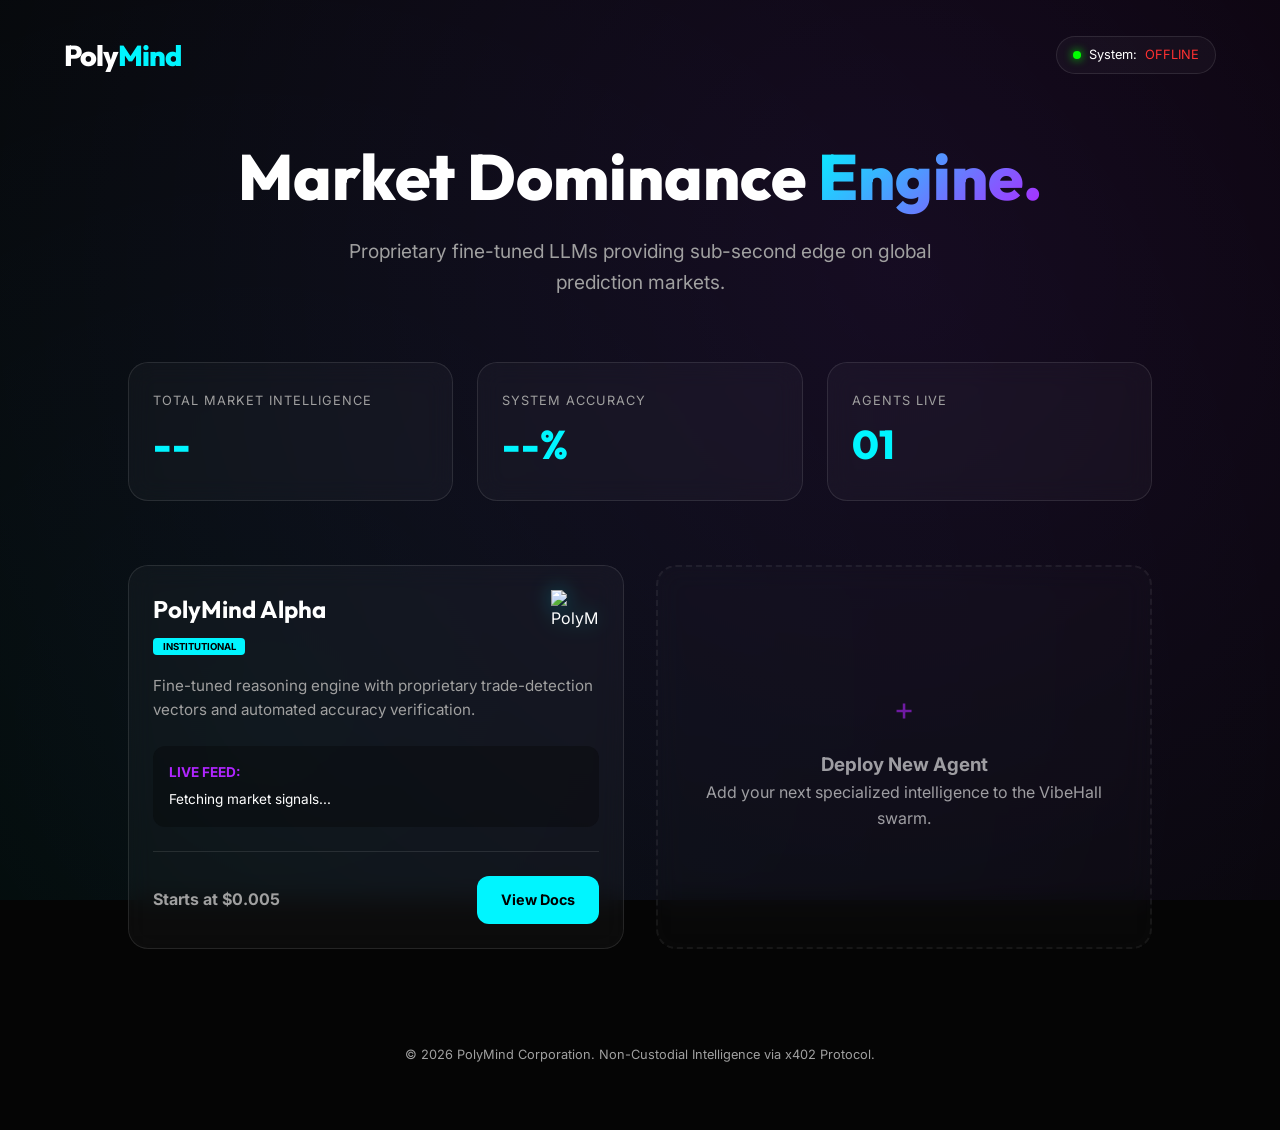
==== index.html @ a1f08513 "Branding: Full rebranding to PolyMind Corporate identity; Shifted to Fine-Tuned LLM positioning" ====
<!DOCTYPE html>
<html lang="en">

<head>
    <meta charset="UTF-8">
    <meta name="viewport" content="width=device-width, initial-scale=1.0">
    <title>PolyMind | Institutional Prediction Intelligence</title>
    <link rel="stylesheet" href="styles.css">
    <link rel="preconnect" href="https://fonts.googleapis.com">
    <link rel="preconnect" href="https://fonts.gstatic.com" crossorigin>
    <link href="https://fonts.googleapis.com/css2?family=Inter:wght@300;400;700&family=Outfit:wght@500;800&display=swap"
        rel="stylesheet">
</head>

<body>
    <div class="background-glow"></div>

    <header>
        <nav>
            <div class="logo">Poly<span>Mind</span></div>
            <div class="status-badge">
                <span class="dot"></span> System: <span id="network-status">OPERATIONAL</span>
            </div>
        </nav>
    </header>

    <main>
        <section class="hero">
            <h1>Market Dominance <span class="gradient-text">Engine.</span></h1>
            <p>Proprietary fine-tuned LLMs providing sub-second edge on global prediction markets.</p>
        </section>

        <section class="stats-overview">
            <div class="stat-card glass">
                <label>Total Market Intelligence</label>
                <div class="value" id="total-markets">--</div>
            </div>
            <div class="stat-card glass">
                <label>System Accuracy</label>
                <div class="value" id="system-accuracy">--%</div>
            </div>
            <div class="stat-card glass">
                <label>Agents Live</label>
                <div class="value">01</div>
            </div>
        </section>

        <section class="agent-grid" id="agent-grid">
            <!-- PolyMind Card -->
            <div class="agent-card glass">
                <div class="agent-header">
                    <div class="agent-title">
                        <h2>PolyMind Alpha</h2>
                        <span class="badge">Institutional</span>
                    </div>
                    <img src="https://api.iconify.design/solar:chart-2-bold-duotone.svg?color=%2300f5ff" alt="PolyMind"
                        class="agent-icon">
                </div>
                <p class="description">Fine-tuned reasoning engine with proprietary trade-detection vectors and
                    automated accuracy verification.</p>

                <div class="market-ticker" id="live-ticker">
                    <div class="ticker-label">LIVE FEED:</div>
                    <div class="ticker-data">Fetching market signals...</div>
                </div>

                <div class="agent-footer">
                    <div class="pricing">Starts at $0.005</div>
                    <a href="https://github.com/HikariDavid/PolyMind" target="_blank" class="btn primary">View Docs</a>
                </div>
            </div>

            <!-- Future Agent Placeholder -->
            <div class="agent-card glass placeholder">
                <div class="plus-icon">+</div>
                <h3>Deploy New Agent</h3>
                <p>Add your next specialized intelligence to the VibeHall swarm.</p>
            </div>
        </section>
    </main>

    <footer>
        <p>&copy; 2026 PolyMind Corporation. Non-Custodial Intelligence via x402 Protocol.</p>
    </footer>

    <script src="app.js"></script>
</body>

</html>
---- styles.css ----
:root {
    --bg-color: #050505;
    --card-bg: rgba(255, 255, 255, 0.03);
    --border-color: rgba(255, 255, 255, 0.1);
    --text-main: #ffffff;
    --text-dim: #a0a0a0;
    --accent-primary: #00F5FF; /* Teal */
    --accent-secondary: #B026FF; /* Purple */
    --gradient: linear-gradient(135deg, var(--accent-primary), var(--accent-secondary));
}

* {
    margin: 0;
    padding: 0;
    box-sizing: border-box;
}

body {
    background-color: var(--bg-color);
    color: var(--text-main);
    font-family: 'Inter', sans-serif;
    line-height: 1.6;
    overflow-x: hidden;
}

.background-glow {
    position: fixed;
    top: 50%;
    left: 50%;
    transform: translate(-50%, -50%);
    width: 100vw;
    height: 100vh;
    background: radial-gradient(circle at 70% 30%, rgba(176, 38, 255, 0.1), transparent),
                radial-gradient(circle at 20% 80%, rgba(0, 245, 255, 0.05), transparent);
    z-index: -1;
}

header {
    padding: 2rem 5%;
}

nav {
    display: flex;
    justify-content: space-between;
    align-items: center;
}

.logo {
    font-family: 'Outfit', sans-serif;
    font-size: 1.8rem;
    font-weight: 800;
    letter-spacing: -1px;
}

.logo span {
    color: var(--accent-primary);
}

.status-badge {
    background: var(--card-bg);
    border: 1px solid var(--border-color);
    padding: 0.5rem 1rem;
    border-radius: 50px;
    font-size: 0.8rem;
    display: flex;
    align-items: center;
    gap: 0.5rem;
}

.dot {
    width: 8px;
    height: 8px;
    background: #00ff00;
    border-radius: 50%;
    box-shadow: 0 0 10px #00ff00;
}

main {
    padding: 2rem 10%;
}

.hero {
    text-align: center;
    margin-bottom: 4rem;
}

h1 {
    font-family: 'Outfit', sans-serif;
    font-size: 4rem;
    font-weight: 800;
    line-height: 1.1;
    margin-bottom: 1.5rem;
}

.gradient-text {
    background: var(--gradient);
    -webkit-background-clip: text;
    -webkit-text-fill-color: transparent;
}

.hero p {
    font-size: 1.2rem;
    color: var(--text-dim);
    max-width: 600px;
    margin: 0 auto;
}

.stats-overview {
    display: grid;
    grid-template-columns: repeat(auto-fit, minmax(200px, 1fr));
    gap: 1.5rem;
    margin-bottom: 4rem;
}

.glass {
    background: var(--card-bg);
    backdrop-filter: blur(12px);
    -webkit-backdrop-filter: blur(12px);
    border: 1px solid var(--border-color);
    border-radius: 20px;
    padding: 1.5rem;
    transition: all 0.3s ease;
}

.stat-card label {
    font-size: 0.8rem;
    color: var(--text-dim);
    text-transform: uppercase;
    letter-spacing: 1px;
}

.stat-card .value {
    font-family: 'Outfit', sans-serif;
    font-size: 2.5rem;
    font-weight: 800;
    color: var(--accent-primary);
}

.agent-grid {
    display: grid;
    grid-template-columns: repeat(auto-fit, minmax(350px, 1fr));
    gap: 2rem;
}

.agent-card:hover {
    border-color: var(--accent-primary);
    transform: translateY(-5px);
    box-shadow: 0 10px 30px rgba(0, 0, 0, 0.5);
}

.agent-header {
    display: flex;
    justify-content: space-between;
    margin-bottom: 1rem;
}

.agent-title h2 {
    font-family: 'Outfit', sans-serif;
    margin-bottom: 0.2rem;
}

.badge {
    background: var(--accent-primary);
    color: #000;
    font-size: 0.6rem;
    font-weight: 700;
    padding: 0.2rem 0.6rem;
    border-radius: 4px;
    text-transform: uppercase;
}

.agent-icon {
    width: 48px;
    height: 48px;
    filter: drop-shadow(0 0 10px rgba(0, 245, 255, 0.3));
}

.agent-card .description {
    color: var(--text-dim);
    font-size: 0.95rem;
    margin-bottom: 1.5rem;
}

.market-ticker {
    background: rgba(0,0,0,0.3);
    border-radius: 12px;
    padding: 1rem;
    font-size: 0.85rem;
    margin-bottom: 1.5rem;
}

.ticker-label {
    color: var(--accent-secondary);
    font-weight: 700;
    margin-bottom: 0.3rem;
}

.agent-footer {
    display: flex;
    justify-content: space-between;
    align-items: center;
    border-top: 1px solid var(--border-color);
    padding-top: 1.5rem;
}

.pricing {
    font-weight: 700;
    color: var(--text-dim);
}

.btn {
    padding: 0.8rem 1.5rem;
    border-radius: 12px;
    text-decoration: none;
    font-weight: 700;
    font-size: 0.9rem;
    transition: all 0.2s;
}

.btn.primary {
    background: var(--accent-primary);
    color: #000;
}

.btn.primary:hover {
    filter: brightness(1.2);
}

.placeholder {
    border: 2px dashed var(--border-color);
    display: flex;
    flex-direction: column;
    align-items: center;
    justify-content: center;
    text-align: center;
    min-height: 250px;
    opacity: 0.6;
    cursor: pointer;
}

.placeholder:hover {
    opacity: 1;
    border-color: var(--accent-secondary);
}

.plus-icon {
    font-size: 2rem;
    color: var(--accent-secondary);
    margin-bottom: 1rem;
}

footer {
    text-align: center;
    padding: 4rem 0;
    color: var(--text-dim);
    font-size: 0.8rem;
}

@media (max-width: 768px) {
    h1 { font-size: 2.5rem; }
    main { padding: 2rem 5%; }
}
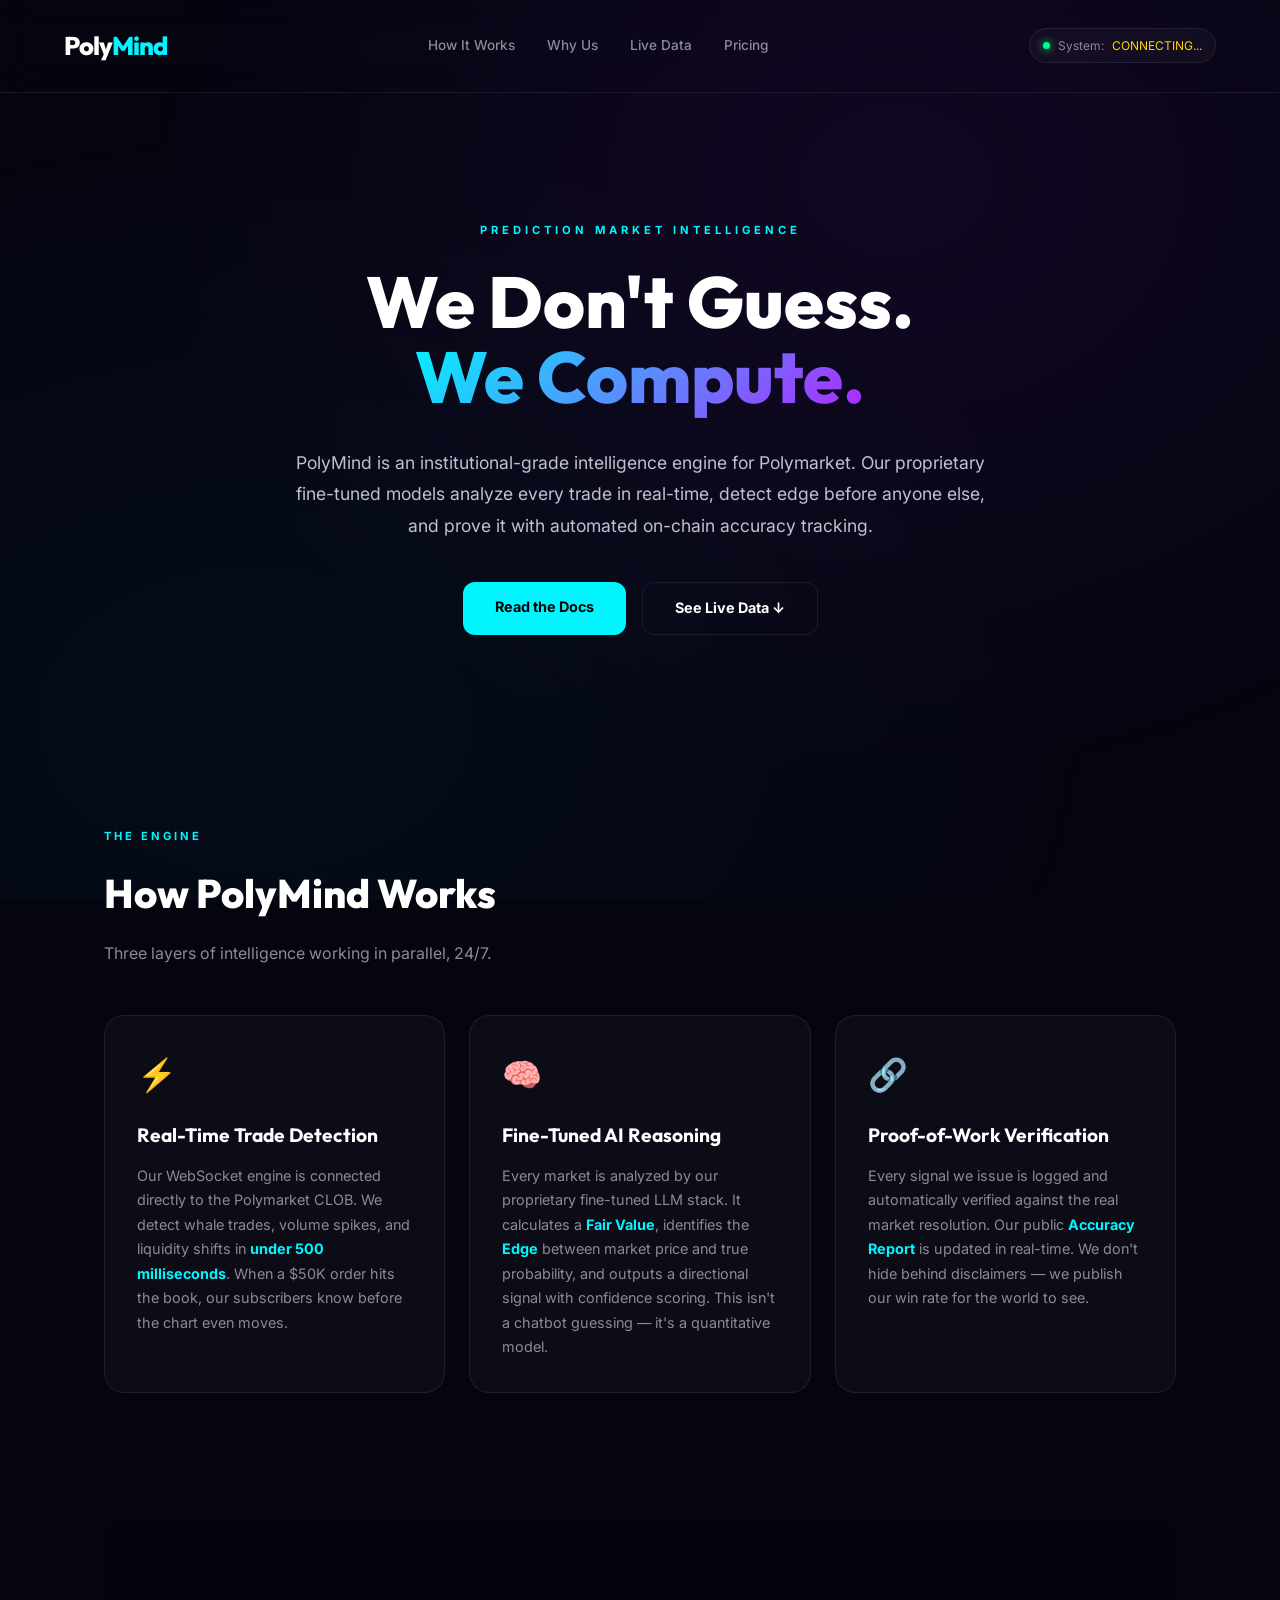
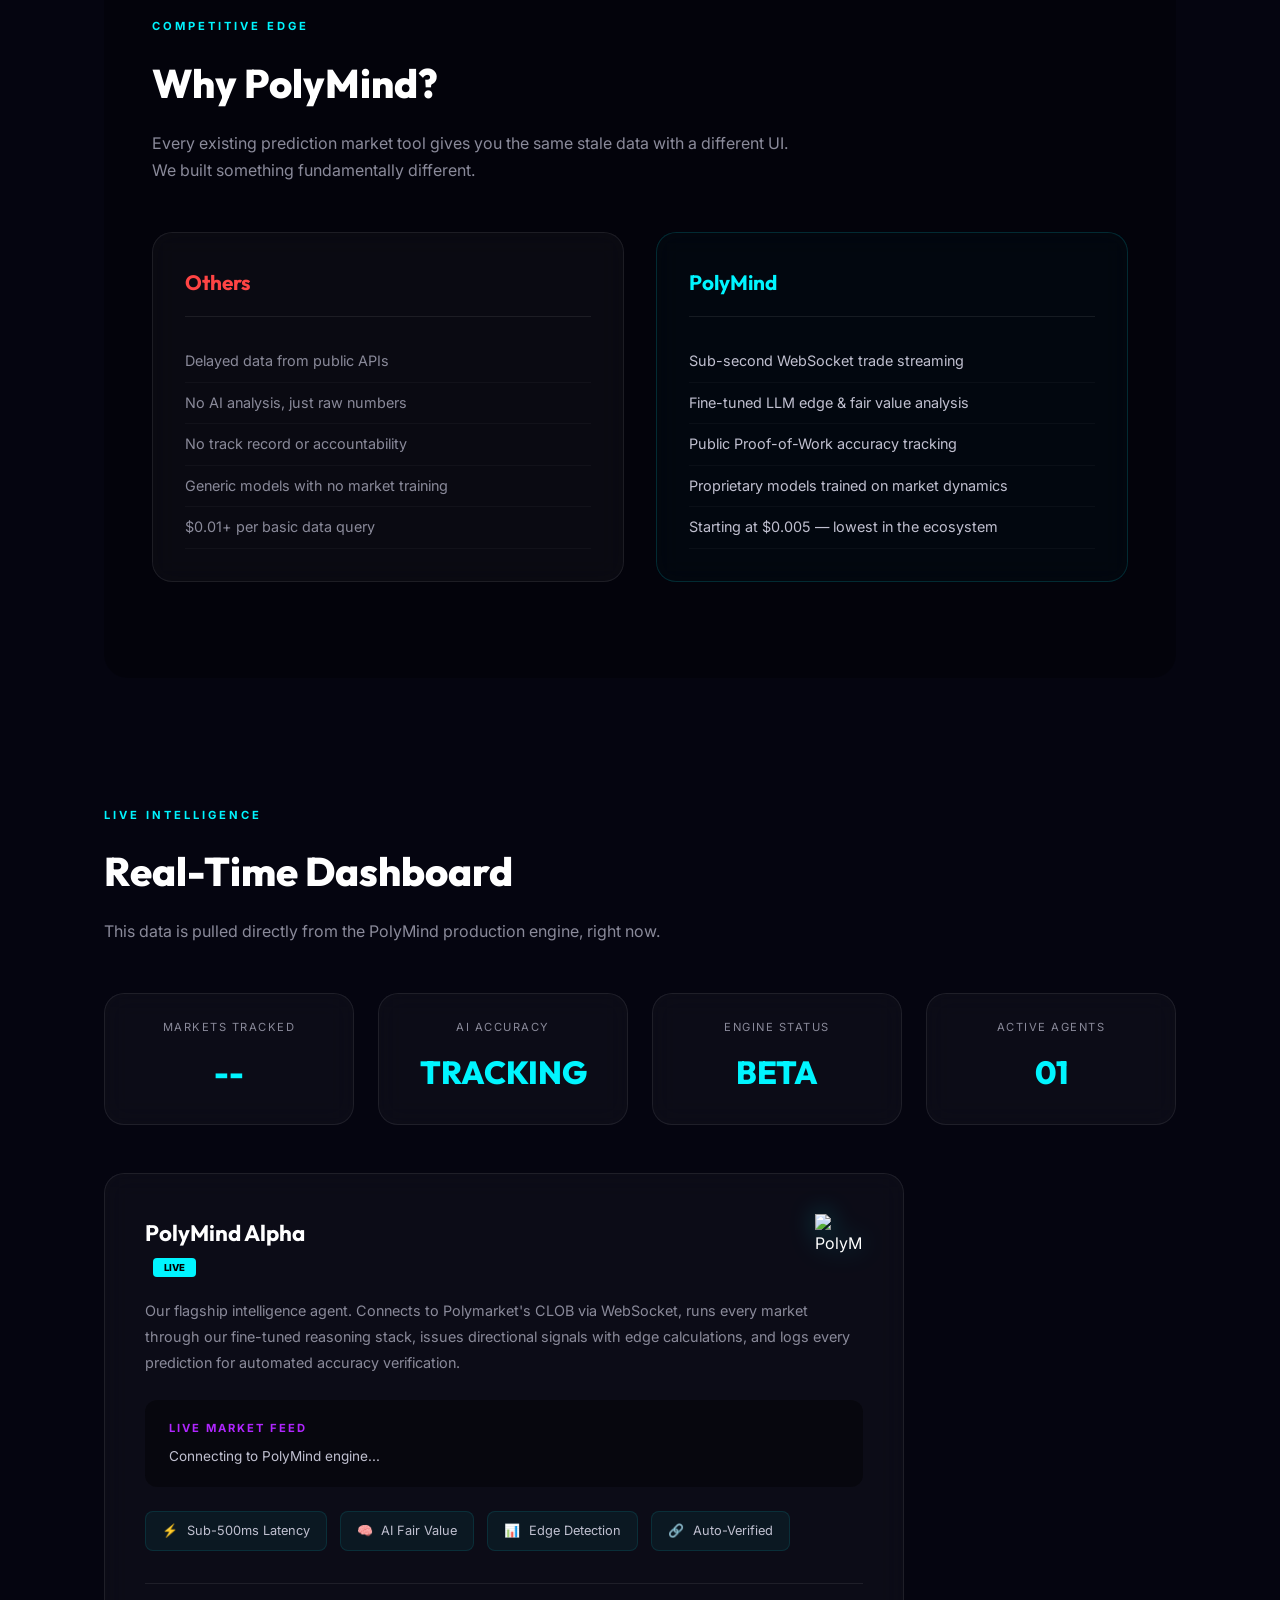
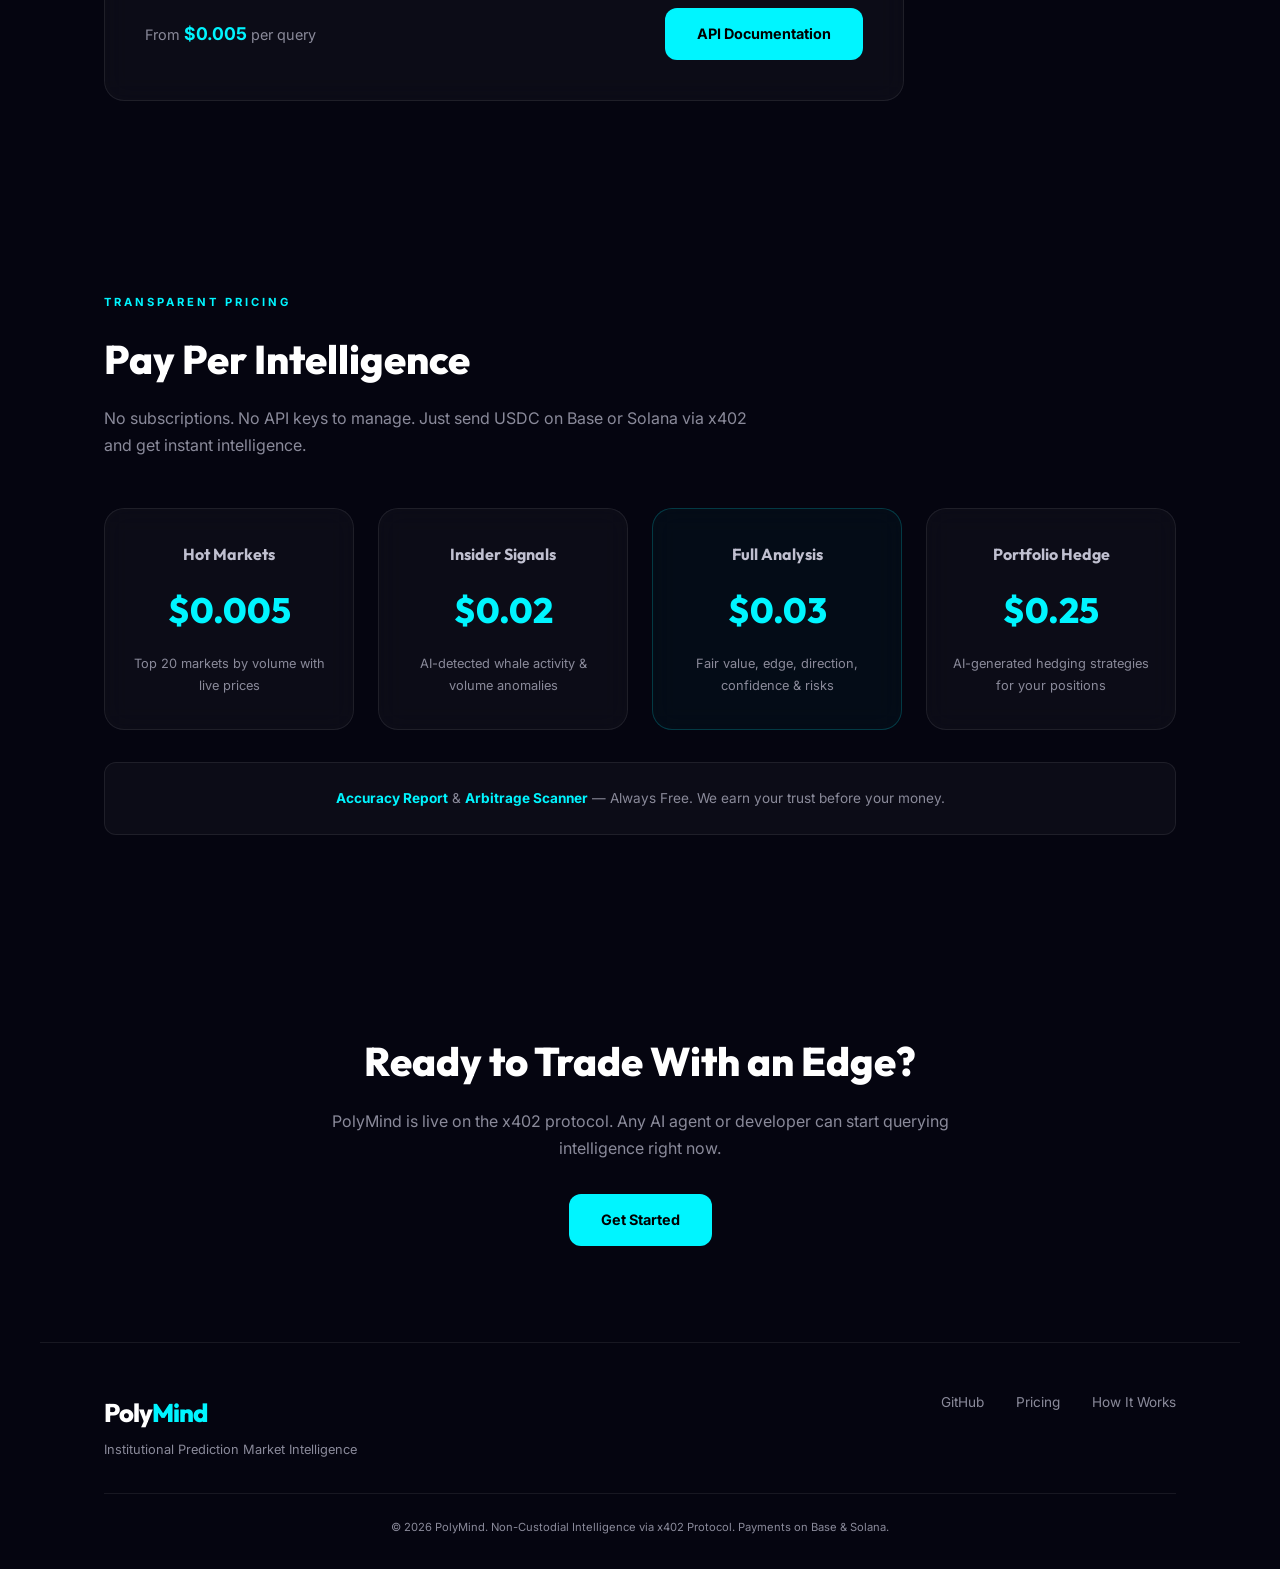
==== commit a0f6a472: "V2: Complete Premium Website Rebuild - 7 sections, comparison grid, pricing cards, live dashboard" ====
--- a/index.html
+++ b/index.html
@@ -4,20 +4,30 @@
 <head>
     <meta charset="UTF-8">
     <meta name="viewport" content="width=device-width, initial-scale=1.0">
-    <title>PolyMind | Institutional Prediction Intelligence</title>
+    <title>PolyMind | Institutional Prediction Market Intelligence</title>
+    <meta name="description"
+        content="PolyMind delivers sub-second prediction market intelligence powered by proprietary fine-tuned LLMs. Real-time edge detection, automated accuracy verification, and non-custodial payments via x402.">
     <link rel="stylesheet" href="styles.css">
     <link rel="preconnect" href="https://fonts.googleapis.com">
     <link rel="preconnect" href="https://fonts.gstatic.com" crossorigin>
-    <link href="https://fonts.googleapis.com/css2?family=Inter:wght@300;400;700&family=Outfit:wght@500;800&display=swap"
+    <link
+        href="https://fonts.googleapis.com/css2?family=Inter:wght@300;400;500;700&family=Outfit:wght@500;700;800&display=swap"
         rel="stylesheet">
 </head>
 
 <body>
     <div class="background-glow"></div>
 
+    <!-- NAVIGATION -->
     <header>
         <nav>
             <div class="logo">Poly<span>Mind</span></div>
+            <div class="nav-links">
+                <a href="#how-it-works">How It Works</a>
+                <a href="#why-us">Why Us</a>
+                <a href="#live-dashboard">Live Data</a>
+                <a href="#pricing">Pricing</a>
+            </div>
             <div class="status-badge">
                 <span class="dot"></span> System: <span id="network-status">OPERATIONAL</span>
             </div>
@@ -25,62 +35,201 @@
     </header>
 
     <main>
+        <!-- HERO -->
         <section class="hero">
-            <h1>Market Dominance <span class="gradient-text">Engine.</span></h1>
-            <p>Proprietary fine-tuned LLMs providing sub-second edge on global prediction markets.</p>
-        </section>
-
-        <section class="stats-overview">
-            <div class="stat-card glass">
-                <label>Total Market Intelligence</label>
-                <div class="value" id="total-markets">--</div>
-            </div>
-            <div class="stat-card glass">
-                <label>System Accuracy</label>
-                <div class="value" id="system-accuracy">--%</div>
-            </div>
-            <div class="stat-card glass">
-                <label>Agents Live</label>
-                <div class="value">01</div>
-            </div>
-        </section>
-
-        <section class="agent-grid" id="agent-grid">
-            <!-- PolyMind Card -->
-            <div class="agent-card glass">
-                <div class="agent-header">
-                    <div class="agent-title">
-                        <h2>PolyMind Alpha</h2>
-                        <span class="badge">Institutional</span>
-                    </div>
-                    <img src="https://api.iconify.design/solar:chart-2-bold-duotone.svg?color=%2300f5ff" alt="PolyMind"
-                        class="agent-icon">
-                </div>
-                <p class="description">Fine-tuned reasoning engine with proprietary trade-detection vectors and
-                    automated accuracy verification.</p>
-
-                <div class="market-ticker" id="live-ticker">
-                    <div class="ticker-label">LIVE FEED:</div>
-                    <div class="ticker-data">Fetching market signals...</div>
-                </div>
-
-                <div class="agent-footer">
-                    <div class="pricing">Starts at $0.005</div>
-                    <a href="https://github.com/HikariDavid/PolyMind" target="_blank" class="btn primary">View Docs</a>
-                </div>
-            </div>
-
-            <!-- Future Agent Placeholder -->
-            <div class="agent-card glass placeholder">
-                <div class="plus-icon">+</div>
-                <h3>Deploy New Agent</h3>
-                <p>Add your next specialized intelligence to the VibeHall swarm.</p>
+            <div class="hero-tag">PREDICTION MARKET INTELLIGENCE</div>
+            <h1>We Don't Guess.<br><span class="gradient-text">We Compute.</span></h1>
+            <p class="hero-sub">PolyMind is an institutional-grade intelligence engine for Polymarket. Our proprietary
+                fine-tuned models analyze every trade in real-time, detect edge before anyone else, and prove it with
+                automated on-chain accuracy tracking.</p>
+            <div class="hero-buttons">
+                <a href="https://github.com/HikariDavid/PolyMind" target="_blank" class="btn primary">Read the Docs</a>
+                <a href="#live-dashboard" class="btn secondary">See Live Data &darr;</a>
+            </div>
+        </section>
+
+        <!-- HOW IT WORKS -->
+        <section class="section" id="how-it-works">
+            <div class="section-tag">THE ENGINE</div>
+            <h2>How PolyMind Works</h2>
+            <p class="section-sub">Three layers of intelligence working in parallel, 24/7.</p>
+            <div class="features-grid">
+                <div class="feature-card glass">
+                    <div class="feature-icon">&#9889;</div>
+                    <h3>Real-Time Trade Detection</h3>
+                    <p>Our WebSocket engine is connected directly to the Polymarket CLOB. We detect whale trades, volume
+                        spikes, and liquidity shifts in <strong>under 500 milliseconds</strong>. When a $50K order hits
+                        the book, our subscribers know before the chart even moves.</p>
+                </div>
+                <div class="feature-card glass">
+                    <div class="feature-icon">&#129504;</div>
+                    <h3>Fine-Tuned AI Reasoning</h3>
+                    <p>Every market is analyzed by our proprietary fine-tuned LLM stack. It calculates a <strong>Fair
+                            Value</strong>, identifies the <strong>Edge</strong> between market price and true
+                        probability, and outputs a directional signal with confidence scoring. This isn't a chatbot
+                        guessing — it's a quantitative model.</p>
+                </div>
+                <div class="feature-card glass">
+                    <div class="feature-icon">&#128279;</div>
+                    <h3>Proof-of-Work Verification</h3>
+                    <p>Every signal we issue is logged and automatically verified against the real market resolution.
+                        Our public <strong>Accuracy Report</strong> is updated in real-time. We don't hide behind
+                        disclaimers — we publish our win rate for the world to see.</p>
+                </div>
+            </div>
+        </section>
+
+        <!-- WHY US -->
+        <section class="section dark-section" id="why-us">
+            <div class="section-tag">COMPETITIVE EDGE</div>
+            <h2>Why PolyMind?</h2>
+            <p class="section-sub">Every existing prediction market tool gives you the same stale data with a different
+                UI. We built something fundamentally different.</p>
+            <div class="comparison-grid">
+                <div class="compare-card glass">
+                    <div class="compare-header bad">Others</div>
+                    <ul>
+                        <li>Delayed data from public APIs</li>
+                        <li>No AI analysis, just raw numbers</li>
+                        <li>No track record or accountability</li>
+                        <li>Generic models with no market training</li>
+                        <li>$0.01+ per basic data query</li>
+                    </ul>
+                </div>
+                <div class="compare-card glass highlighted">
+                    <div class="compare-header good">PolyMind</div>
+                    <ul>
+                        <li>Sub-second WebSocket trade streaming</li>
+                        <li>Fine-tuned LLM edge & fair value analysis</li>
+                        <li>Public Proof-of-Work accuracy tracking</li>
+                        <li>Proprietary models trained on market dynamics</li>
+                        <li>Starting at $0.005 — lowest in the ecosystem</li>
+                    </ul>
+                </div>
+            </div>
+        </section>
+
+        <!-- LIVE DASHBOARD -->
+        <section class="section" id="live-dashboard">
+            <div class="section-tag">LIVE INTELLIGENCE</div>
+            <h2>Real-Time Dashboard</h2>
+            <p class="section-sub">This data is pulled directly from the PolyMind production engine, right now.</p>
+
+            <div class="stats-overview">
+                <div class="stat-card glass">
+                    <label>Markets Tracked</label>
+                    <div class="value" id="total-markets">--</div>
+                </div>
+                <div class="stat-card glass">
+                    <label>AI Accuracy</label>
+                    <div class="value" id="system-accuracy">TRACKING</div>
+                </div>
+                <div class="stat-card glass">
+                    <label>Engine Status</label>
+                    <div class="value" id="engine-status">BETA</div>
+                </div>
+                <div class="stat-card glass">
+                    <label>Active Agents</label>
+                    <div class="value">01</div>
+                </div>
+            </div>
+
+            <!-- Agent Card -->
+            <div class="agent-showcase">
+                <div class="agent-card glass">
+                    <div class="agent-header">
+                        <div class="agent-title">
+                            <h3>PolyMind Alpha</h3>
+                            <span class="badge live-badge">LIVE</span>
+                        </div>
+                        <img src="https://api.iconify.design/solar:chart-2-bold-duotone.svg?color=%2300f5ff"
+                            alt="PolyMind" class="agent-icon">
+                    </div>
+                    <p class="agent-desc">Our flagship intelligence agent. Connects to Polymarket's CLOB via WebSocket,
+                        runs every market through our fine-tuned reasoning stack, issues directional signals with edge
+                        calculations, and logs every prediction for automated accuracy verification.</p>
+
+                    <div class="market-ticker" id="live-ticker">
+                        <div class="ticker-label">LIVE MARKET FEED</div>
+                        <div class="ticker-data" id="ticker-content">Connecting to PolyMind engine...</div>
+                    </div>
+
+                    <div class="agent-capabilities">
+                        <div class="capability"><span>&#9889;</span> Sub-500ms Latency</div>
+                        <div class="capability"><span>&#129504;</span> AI Fair Value</div>
+                        <div class="capability"><span>&#128202;</span> Edge Detection</div>
+                        <div class="capability"><span>&#128279;</span> Auto-Verified</div>
+                    </div>
+
+                    <div class="agent-footer">
+                        <div class="pricing-tag">From <strong>$0.005</strong> per query</div>
+                        <a href="https://github.com/HikariDavid/PolyMind" target="_blank" class="btn primary">API
+                            Documentation</a>
+                    </div>
+                </div>
+            </div>
+        </section>
+
+        <!-- PRICING -->
+        <section class="section" id="pricing">
+            <div class="section-tag">TRANSPARENT PRICING</div>
+            <h2>Pay Per Intelligence</h2>
+            <p class="section-sub">No subscriptions. No API keys to manage. Just send USDC on Base or Solana via x402
+                and get instant intelligence.</p>
+            <div class="pricing-grid">
+                <div class="price-card glass">
+                    <h4>Hot Markets</h4>
+                    <div class="price">$0.005</div>
+                    <p>Top 20 markets by volume with live prices</p>
+                </div>
+                <div class="price-card glass">
+                    <h4>Insider Signals</h4>
+                    <div class="price">$0.02</div>
+                    <p>AI-detected whale activity & volume anomalies</p>
+                </div>
+                <div class="price-card glass featured">
+                    <h4>Full Analysis</h4>
+                    <div class="price">$0.03</div>
+                    <p>Fair value, edge, direction, confidence & risks</p>
+                </div>
+                <div class="price-card glass">
+                    <h4>Portfolio Hedge</h4>
+                    <div class="price">$0.25</div>
+                    <p>AI-generated hedging strategies for your positions</p>
+                </div>
+            </div>
+            <div class="pricing-note">
+                <p><strong>Accuracy Report</strong> &amp; <strong>Arbitrage Scanner</strong> — Always Free. We earn your
+                    trust before your money.</p>
+            </div>
+        </section>
+
+        <!-- CTA -->
+        <section class="section cta-section">
+            <h2>Ready to Trade With an Edge?</h2>
+            <p class="section-sub">PolyMind is live on the x402 protocol. Any AI agent or developer can start querying
+                intelligence right now.</p>
+            <div class="hero-buttons">
+                <a href="https://github.com/HikariDavid/PolyMind" target="_blank" class="btn primary">Get Started</a>
             </div>
         </section>
     </main>
 
     <footer>
-        <p>&copy; 2026 PolyMind Corporation. Non-Custodial Intelligence via x402 Protocol.</p>
+        <div class="footer-content">
+            <div class="footer-brand">
+                <div class="logo">Poly<span>Mind</span></div>
+                <p>Institutional Prediction Market Intelligence</p>
+            </div>
+            <div class="footer-links">
+                <a href="https://github.com/HikariDavid/PolyMind" target="_blank">GitHub</a>
+                <a href="#pricing">Pricing</a>
+                <a href="#how-it-works">How It Works</a>
+            </div>
+        </div>
+        <div class="footer-bottom">
+            <p>&copy; 2026 PolyMind. Non-Custodial Intelligence via x402 Protocol. Payments on Base &amp; Solana.</p>
+        </div>
     </footer>
 
     <script src="app.js"></script>
--- a/styles.css
+++ b/styles.css
@@ -1,12 +1,14 @@
 :root {
-    --bg-color: #050505;
+    --bg-color: #050510;
     --card-bg: rgba(255, 255, 255, 0.03);
-    --border-color: rgba(255, 255, 255, 0.1);
+    --border-color: rgba(255, 255, 255, 0.08);
     --text-main: #ffffff;
-    --text-dim: #a0a0a0;
-    --accent-primary: #00F5FF; /* Teal */
-    --accent-secondary: #B026FF; /* Purple */
+    --text-dim: #8a8a9a;
+    --text-mid: #c0c0d0;
+    --accent-primary: #00F5FF;
+    --accent-secondary: #B026FF;
     --gradient: linear-gradient(135deg, var(--accent-primary), var(--accent-secondary));
+    --section-gap: 6rem;
 }
 
 * {
@@ -15,184 +17,439 @@
     box-sizing: border-box;
 }
 
+html {
+    scroll-behavior: smooth;
+}
+
 body {
     background-color: var(--bg-color);
     color: var(--text-main);
     font-family: 'Inter', sans-serif;
-    line-height: 1.6;
+    line-height: 1.7;
     overflow-x: hidden;
 }
 
 .background-glow {
     position: fixed;
-    top: 50%;
-    left: 50%;
-    transform: translate(-50%, -50%);
+    top: 0;
+    left: 0;
     width: 100vw;
     height: 100vh;
-    background: radial-gradient(circle at 70% 30%, rgba(176, 38, 255, 0.1), transparent),
-                radial-gradient(circle at 20% 80%, rgba(0, 245, 255, 0.05), transparent);
+    background: radial-gradient(ellipse at 70% 20%, rgba(176, 38, 255, 0.08), transparent 60%),
+        radial-gradient(ellipse at 20% 80%, rgba(0, 245, 255, 0.04), transparent 60%);
     z-index: -1;
-}
-
+    pointer-events: none;
+}
+
+/* === NAV === */
 header {
-    padding: 2rem 5%;
+    padding: 1.5rem 5%;
+    position: sticky;
+    top: 0;
+    z-index: 100;
+    backdrop-filter: blur(20px);
+    border-bottom: 1px solid var(--border-color);
 }
 
 nav {
     display: flex;
     justify-content: space-between;
     align-items: center;
+    max-width: 1200px;
+    margin: 0 auto;
 }
 
 .logo {
     font-family: 'Outfit', sans-serif;
-    font-size: 1.8rem;
+    font-size: 1.6rem;
     font-weight: 800;
     letter-spacing: -1px;
 }
 
 .logo span {
+    color: var(--accent-primary);
+}
+
+.nav-links {
+    display: flex;
+    gap: 2rem;
+}
+
+.nav-links a {
+    color: var(--text-dim);
+    text-decoration: none;
+    font-size: 0.85rem;
+    font-weight: 500;
+    transition: color 0.2s;
+}
+
+.nav-links a:hover {
     color: var(--accent-primary);
 }
 
 .status-badge {
     background: var(--card-bg);
     border: 1px solid var(--border-color);
-    padding: 0.5rem 1rem;
+    padding: 0.4rem 0.8rem;
     border-radius: 50px;
-    font-size: 0.8rem;
+    font-size: 0.75rem;
     display: flex;
     align-items: center;
     gap: 0.5rem;
+    color: var(--text-dim);
 }
 
 .dot {
-    width: 8px;
-    height: 8px;
-    background: #00ff00;
+    width: 7px;
+    height: 7px;
+    background: #00ff88;
     border-radius: 50%;
-    box-shadow: 0 0 10px #00ff00;
-}
-
+    box-shadow: 0 0 8px #00ff88;
+    animation: pulse-dot 2s infinite;
+}
+
+@keyframes pulse-dot {
+
+    0%,
+    100% {
+        opacity: 1;
+    }
+
+    50% {
+        opacity: 0.4;
+    }
+}
+
+/* === SECTIONS === */
 main {
-    padding: 2rem 10%;
-}
-
+    max-width: 1200px;
+    margin: 0 auto;
+    padding: 0 5%;
+}
+
+.section {
+    padding: var(--section-gap) 0;
+}
+
+.section-tag {
+    text-transform: uppercase;
+    font-size: 0.7rem;
+    font-weight: 700;
+    letter-spacing: 3px;
+    color: var(--accent-primary);
+    margin-bottom: 0.8rem;
+}
+
+.section h2 {
+    font-family: 'Outfit', sans-serif;
+    font-size: 2.5rem;
+    font-weight: 800;
+    margin-bottom: 0.8rem;
+}
+
+.section-sub {
+    color: var(--text-dim);
+    font-size: 1rem;
+    max-width: 650px;
+    margin-bottom: 3rem;
+}
+
+/* === HERO === */
 .hero {
+    padding: 8rem 0 6rem;
     text-align: center;
-    margin-bottom: 4rem;
+}
+
+.hero-tag {
+    text-transform: uppercase;
+    font-size: 0.7rem;
+    font-weight: 700;
+    letter-spacing: 4px;
+    color: var(--accent-primary);
+    margin-bottom: 1.5rem;
 }
 
 h1 {
     font-family: 'Outfit', sans-serif;
-    font-size: 4rem;
+    font-size: 4.5rem;
     font-weight: 800;
-    line-height: 1.1;
-    margin-bottom: 1.5rem;
+    line-height: 1.05;
+    margin-bottom: 2rem;
 }
 
 .gradient-text {
     background: var(--gradient);
     -webkit-background-clip: text;
+    background-clip: text;
     -webkit-text-fill-color: transparent;
 }
 
-.hero p {
-    font-size: 1.2rem;
-    color: var(--text-dim);
-    max-width: 600px;
-    margin: 0 auto;
-}
-
-.stats-overview {
-    display: grid;
-    grid-template-columns: repeat(auto-fit, minmax(200px, 1fr));
-    gap: 1.5rem;
-    margin-bottom: 4rem;
-}
-
+.hero-sub {
+    font-size: 1.1rem;
+    color: var(--text-mid);
+    max-width: 700px;
+    margin: 0 auto 2.5rem;
+    line-height: 1.8;
+}
+
+.hero-buttons {
+    display: flex;
+    gap: 1rem;
+    justify-content: center;
+    flex-wrap: wrap;
+}
+
+/* === BUTTONS === */
+.btn {
+    padding: 0.85rem 2rem;
+    border-radius: 12px;
+    text-decoration: none;
+    font-weight: 700;
+    font-size: 0.9rem;
+    transition: all 0.25s;
+    display: inline-block;
+}
+
+.btn.primary {
+    background: var(--accent-primary);
+    color: #000;
+}
+
+.btn.primary:hover {
+    filter: brightness(1.15);
+    transform: translateY(-2px);
+    box-shadow: 0 8px 25px rgba(0, 245, 255, 0.2);
+}
+
+.btn.secondary {
+    background: transparent;
+    color: var(--text-main);
+    border: 1px solid var(--border-color);
+}
+
+.btn.secondary:hover {
+    border-color: var(--accent-primary);
+    color: var(--accent-primary);
+}
+
+/* === GLASS === */
 .glass {
     background: var(--card-bg);
     backdrop-filter: blur(12px);
     -webkit-backdrop-filter: blur(12px);
     border: 1px solid var(--border-color);
     border-radius: 20px;
-    padding: 1.5rem;
+    padding: 2rem;
     transition: all 0.3s ease;
 }
 
+.glass:hover {
+    border-color: rgba(0, 245, 255, 0.2);
+    transform: translateY(-3px);
+}
+
+/* === FEATURES GRID === */
+.features-grid {
+    display: grid;
+    grid-template-columns: repeat(auto-fit, minmax(300px, 1fr));
+    gap: 1.5rem;
+}
+
+.feature-card {
+    text-align: left;
+}
+
+.feature-icon {
+    font-size: 2rem;
+    margin-bottom: 1rem;
+}
+
+.feature-card h3 {
+    font-family: 'Outfit', sans-serif;
+    font-size: 1.2rem;
+    margin-bottom: 0.8rem;
+}
+
+.feature-card p {
+    color: var(--text-dim);
+    font-size: 0.9rem;
+    line-height: 1.7;
+}
+
+.feature-card p strong {
+    color: var(--accent-primary);
+}
+
+/* === COMPARISON === */
+.dark-section {
+    background: rgba(0, 0, 0, 0.3);
+    border-radius: 24px;
+    padding: var(--section-gap) 3rem !important;
+    margin: 2rem 0;
+}
+
+.comparison-grid {
+    display: grid;
+    grid-template-columns: 1fr 1fr;
+    gap: 2rem;
+}
+
+.compare-card {
+    padding: 2rem;
+}
+
+.compare-header {
+    font-family: 'Outfit', sans-serif;
+    font-size: 1.3rem;
+    font-weight: 700;
+    margin-bottom: 1.5rem;
+    padding-bottom: 1rem;
+    border-bottom: 1px solid var(--border-color);
+}
+
+.compare-header.bad {
+    color: #ff4444;
+}
+
+.compare-header.good {
+    color: var(--accent-primary);
+}
+
+.compare-card ul {
+    list-style: none;
+}
+
+.compare-card ul li {
+    padding: 0.5rem 0;
+    color: var(--text-dim);
+    font-size: 0.9rem;
+    border-bottom: 1px solid rgba(255, 255, 255, 0.03);
+}
+
+.compare-card.highlighted {
+    border-color: rgba(0, 245, 255, 0.15);
+    background: rgba(0, 245, 255, 0.02);
+}
+
+.compare-card.highlighted ul li {
+    color: var(--text-mid);
+}
+
+/* === STATS === */
+.stats-overview {
+    display: grid;
+    grid-template-columns: repeat(auto-fit, minmax(180px, 1fr));
+    gap: 1.5rem;
+    margin-bottom: 3rem;
+}
+
+.stat-card {
+    text-align: center;
+    padding: 1.5rem 1rem;
+}
+
 .stat-card label {
-    font-size: 0.8rem;
+    font-size: 0.7rem;
     color: var(--text-dim);
     text-transform: uppercase;
-    letter-spacing: 1px;
+    letter-spacing: 1.5px;
+    display: block;
+    margin-bottom: 0.5rem;
 }
 
 .stat-card .value {
     font-family: 'Outfit', sans-serif;
-    font-size: 2.5rem;
+    font-size: 2rem;
     font-weight: 800;
     color: var(--accent-primary);
 }
 
-.agent-grid {
-    display: grid;
-    grid-template-columns: repeat(auto-fit, minmax(350px, 1fr));
-    gap: 2rem;
-}
-
-.agent-card:hover {
-    border-color: var(--accent-primary);
-    transform: translateY(-5px);
-    box-shadow: 0 10px 30px rgba(0, 0, 0, 0.5);
+/* === AGENT SHOWCASE === */
+.agent-showcase {
+    max-width: 800px;
+}
+
+.agent-card {
+    padding: 2.5rem;
 }
 
 .agent-header {
     display: flex;
     justify-content: space-between;
-    margin-bottom: 1rem;
-}
-
-.agent-title h2 {
-    font-family: 'Outfit', sans-serif;
-    margin-bottom: 0.2rem;
-}
-
-.badge {
+    align-items: flex-start;
+    margin-bottom: 1.2rem;
+}
+
+.agent-title h3 {
+    font-family: 'Outfit', sans-serif;
+    font-size: 1.4rem;
+}
+
+.live-badge {
     background: var(--accent-primary);
     color: #000;
     font-size: 0.6rem;
-    font-weight: 700;
-    padding: 0.2rem 0.6rem;
+    font-weight: 800;
+    padding: 0.25rem 0.7rem;
     border-radius: 4px;
     text-transform: uppercase;
+    margin-left: 0.5rem;
+    animation: pulse-dot 2s infinite;
 }
 
 .agent-icon {
     width: 48px;
     height: 48px;
-    filter: drop-shadow(0 0 10px rgba(0, 245, 255, 0.3));
-}
-
-.agent-card .description {
-    color: var(--text-dim);
-    font-size: 0.95rem;
+    filter: drop-shadow(0 0 12px rgba(0, 245, 255, 0.3));
+}
+
+.agent-desc {
+    color: var(--text-dim);
+    font-size: 0.9rem;
+    line-height: 1.8;
     margin-bottom: 1.5rem;
 }
 
 .market-ticker {
-    background: rgba(0,0,0,0.3);
+    background: rgba(0, 0, 0, 0.4);
     border-radius: 12px;
-    padding: 1rem;
-    font-size: 0.85rem;
+    padding: 1.2rem 1.5rem;
     margin-bottom: 1.5rem;
 }
 
 .ticker-label {
     color: var(--accent-secondary);
     font-weight: 700;
-    margin-bottom: 0.3rem;
+    font-size: 0.7rem;
+    letter-spacing: 2px;
+    text-transform: uppercase;
+    margin-bottom: 0.5rem;
+}
+
+.ticker-data {
+    color: var(--text-mid);
+    font-size: 0.85rem;
+    line-height: 1.6;
+}
+
+.agent-capabilities {
+    display: flex;
+    flex-wrap: wrap;
+    gap: 0.8rem;
+    margin-bottom: 2rem;
+}
+
+.capability {
+    background: rgba(0, 245, 255, 0.05);
+    border: 1px solid rgba(0, 245, 255, 0.1);
+    padding: 0.5rem 1rem;
+    border-radius: 8px;
+    font-size: 0.8rem;
+    color: var(--text-mid);
+}
+
+.capability span {
+    margin-right: 0.3rem;
 }
 
 .agent-footer {
@@ -203,60 +460,158 @@
     padding-top: 1.5rem;
 }
 
-.pricing {
-    font-weight: 700;
-    color: var(--text-dim);
-}
-
-.btn {
-    padding: 0.8rem 1.5rem;
+.pricing-tag {
+    color: var(--text-dim);
+    font-size: 0.9rem;
+}
+
+.pricing-tag strong {
+    color: var(--accent-primary);
+    font-size: 1.1rem;
+}
+
+/* === PRICING === */
+.pricing-grid {
+    display: grid;
+    grid-template-columns: repeat(auto-fit, minmax(220px, 1fr));
+    gap: 1.5rem;
+    margin-bottom: 2rem;
+}
+
+.price-card {
+    text-align: center;
+    padding: 2rem 1.5rem;
+}
+
+.price-card h4 {
+    font-family: 'Outfit', sans-serif;
+    font-size: 1rem;
+    margin-bottom: 0.8rem;
+    color: var(--text-mid);
+}
+
+.price-card .price {
+    font-family: 'Outfit', sans-serif;
+    font-size: 2.2rem;
+    font-weight: 800;
+    color: var(--accent-primary);
+    margin-bottom: 0.8rem;
+}
+
+.price-card p {
+    color: var(--text-dim);
+    font-size: 0.8rem;
+}
+
+.price-card.featured {
+    border-color: rgba(0, 245, 255, 0.2);
+    background: rgba(0, 245, 255, 0.03);
+}
+
+.pricing-note {
+    text-align: center;
+    color: var(--text-dim);
+    font-size: 0.85rem;
+    padding: 1.5rem;
+    background: var(--card-bg);
     border-radius: 12px;
+    border: 1px solid var(--border-color);
+}
+
+.pricing-note strong {
+    color: var(--accent-primary);
+}
+
+/* === CTA === */
+.cta-section {
+    text-align: center;
+    padding: 6rem 0;
+}
+
+.cta-section h2 {
+    font-family: 'Outfit', sans-serif;
+}
+
+.cta-section .section-sub {
+    margin: 0 auto 2rem;
+}
+
+/* === FOOTER === */
+footer {
+    border-top: 1px solid var(--border-color);
+    padding: 3rem 5% 2rem;
+    max-width: 1200px;
+    margin: 0 auto;
+}
+
+.footer-content {
+    display: flex;
+    justify-content: space-between;
+    align-items: flex-start;
+    margin-bottom: 2rem;
+}
+
+.footer-brand p {
+    color: var(--text-dim);
+    font-size: 0.8rem;
+    margin-top: 0.3rem;
+}
+
+.footer-links {
+    display: flex;
+    gap: 2rem;
+}
+
+.footer-links a {
+    color: var(--text-dim);
     text-decoration: none;
-    font-weight: 700;
-    font-size: 0.9rem;
-    transition: all 0.2s;
-}
-
-.btn.primary {
-    background: var(--accent-primary);
-    color: #000;
-}
-
-.btn.primary:hover {
-    filter: brightness(1.2);
-}
-
-.placeholder {
-    border: 2px dashed var(--border-color);
-    display: flex;
-    flex-direction: column;
-    align-items: center;
-    justify-content: center;
+    font-size: 0.85rem;
+    transition: color 0.2s;
+}
+
+.footer-links a:hover {
+    color: var(--accent-primary);
+}
+
+.footer-bottom {
     text-align: center;
-    min-height: 250px;
-    opacity: 0.6;
-    cursor: pointer;
-}
-
-.placeholder:hover {
-    opacity: 1;
-    border-color: var(--accent-secondary);
-}
-
-.plus-icon {
-    font-size: 2rem;
-    color: var(--accent-secondary);
-    margin-bottom: 1rem;
-}
-
-footer {
-    text-align: center;
-    padding: 4rem 0;
-    color: var(--text-dim);
-    font-size: 0.8rem;
-}
-
+    padding-top: 1.5rem;
+    border-top: 1px solid var(--border-color);
+}
+
+.footer-bottom p {
+    color: var(--text-dim);
+    font-size: 0.7rem;
+}
+
+/* === RESPONSIVE === */
 @media (max-width: 768px) {
-    h1 { font-size: 2.5rem; }
-    main { padding: 2rem 5%; }
-}
+    h1 {
+        font-size: 2.8rem;
+    }
+
+    .section h2 {
+        font-size: 2rem;
+    }
+
+    .nav-links {
+        display: none;
+    }
+
+    .comparison-grid {
+        grid-template-columns: 1fr;
+    }
+
+    .dark-section {
+        padding: 3rem 1.5rem !important;
+    }
+
+    .hero {
+        padding: 5rem 0 4rem;
+    }
+
+    .footer-content {
+        flex-direction: column;
+        gap: 1.5rem;
+    }
+}
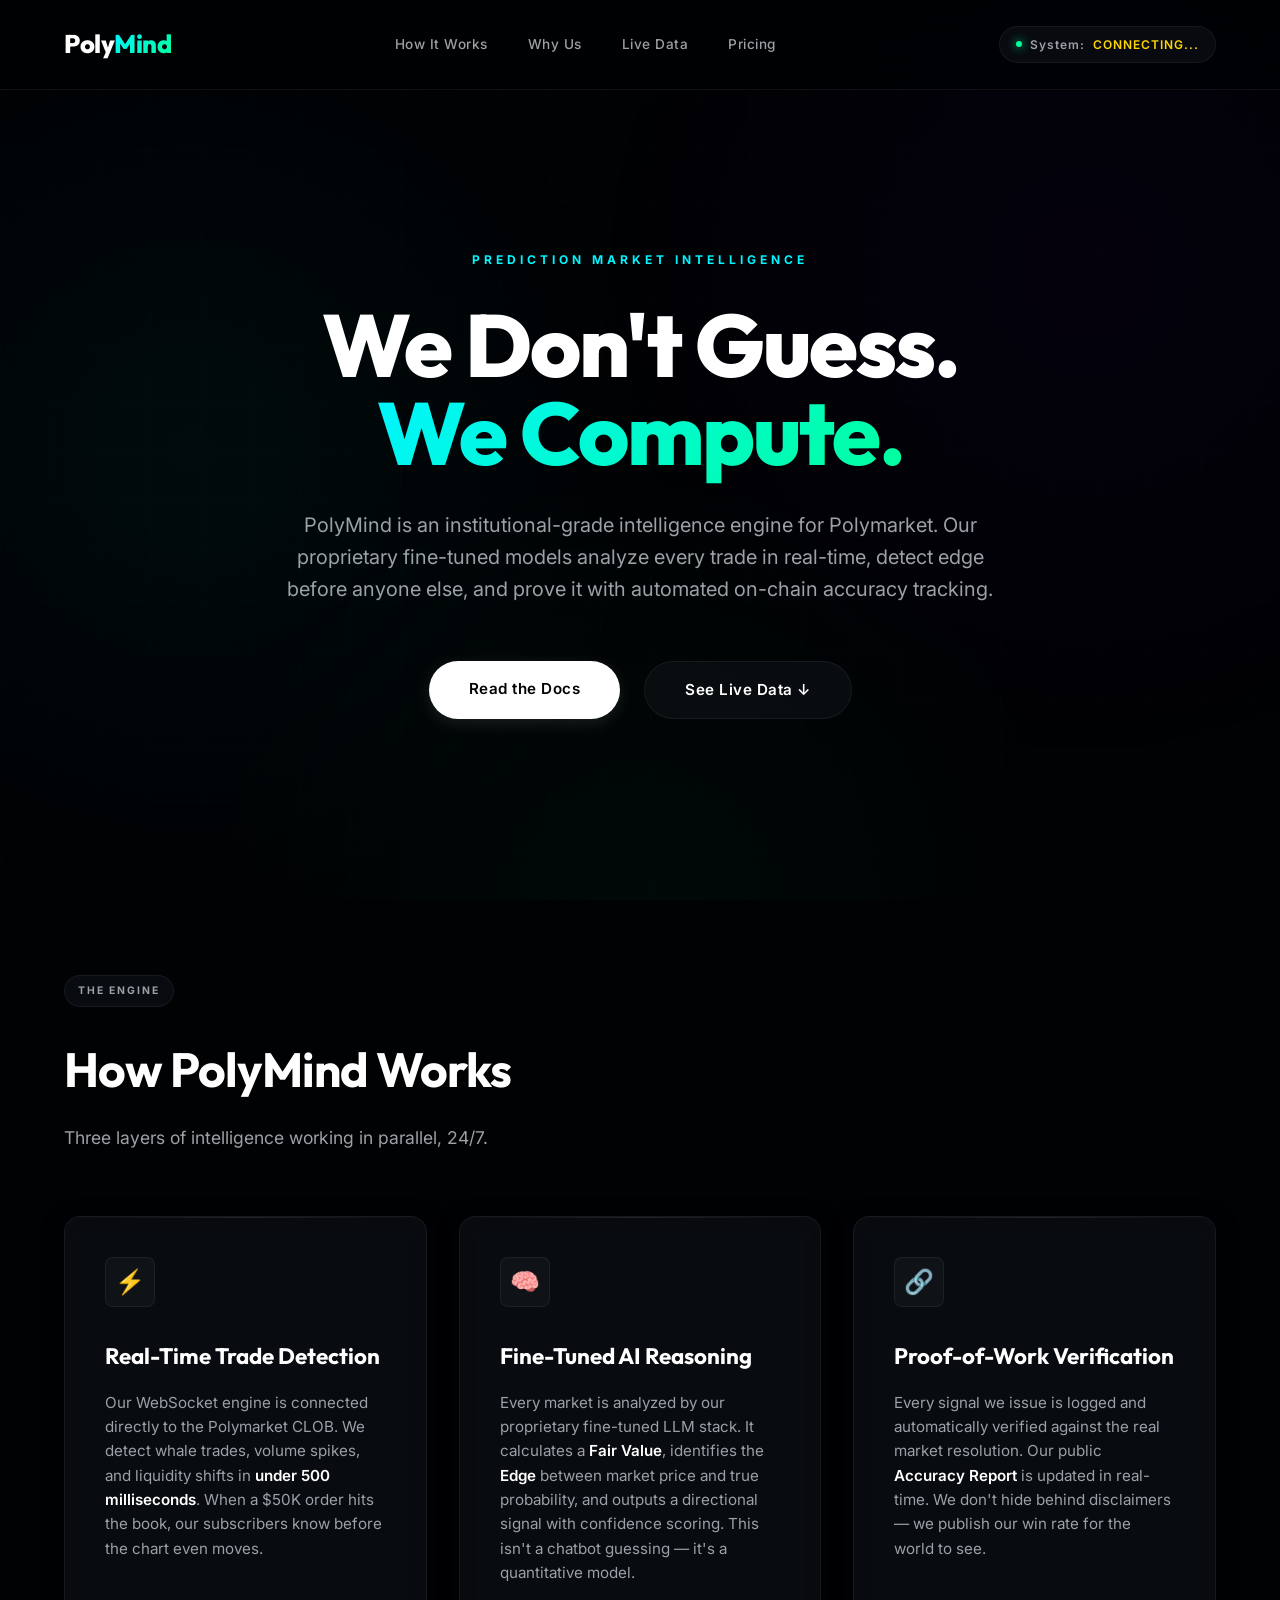
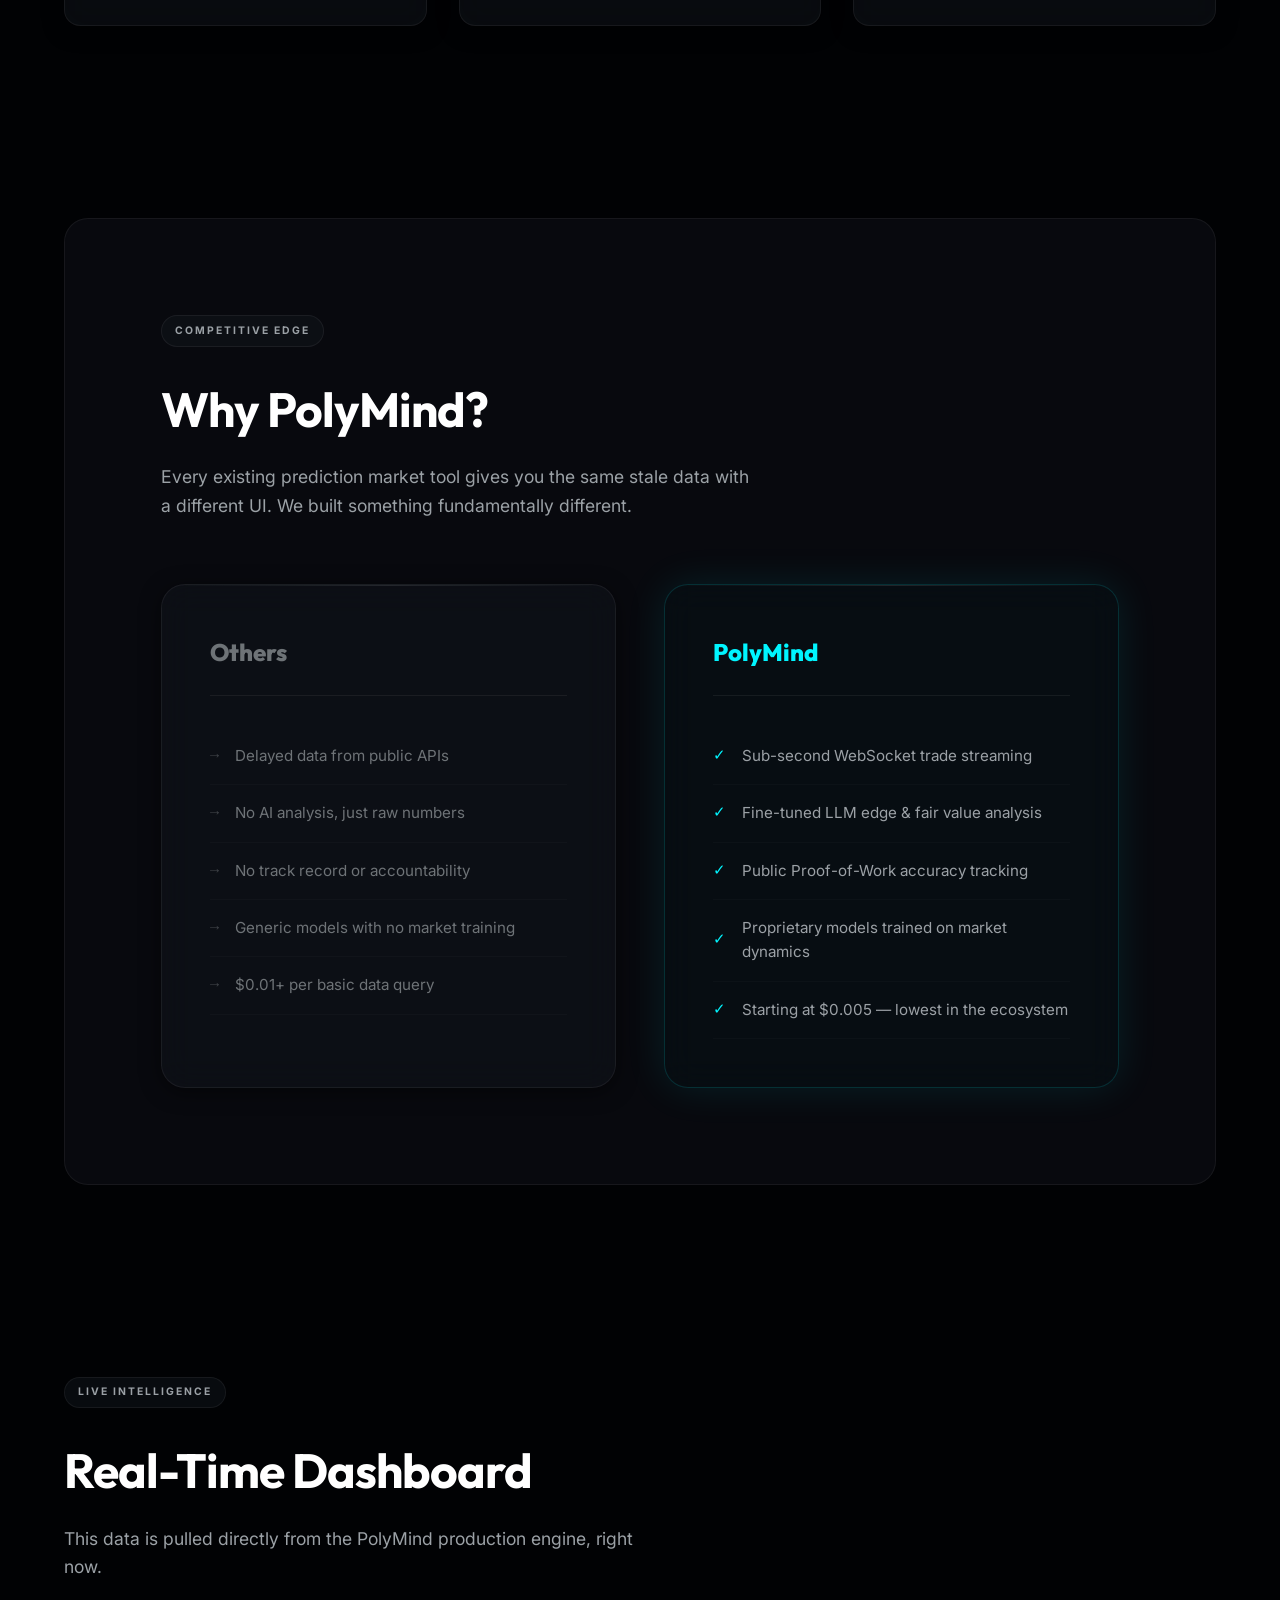
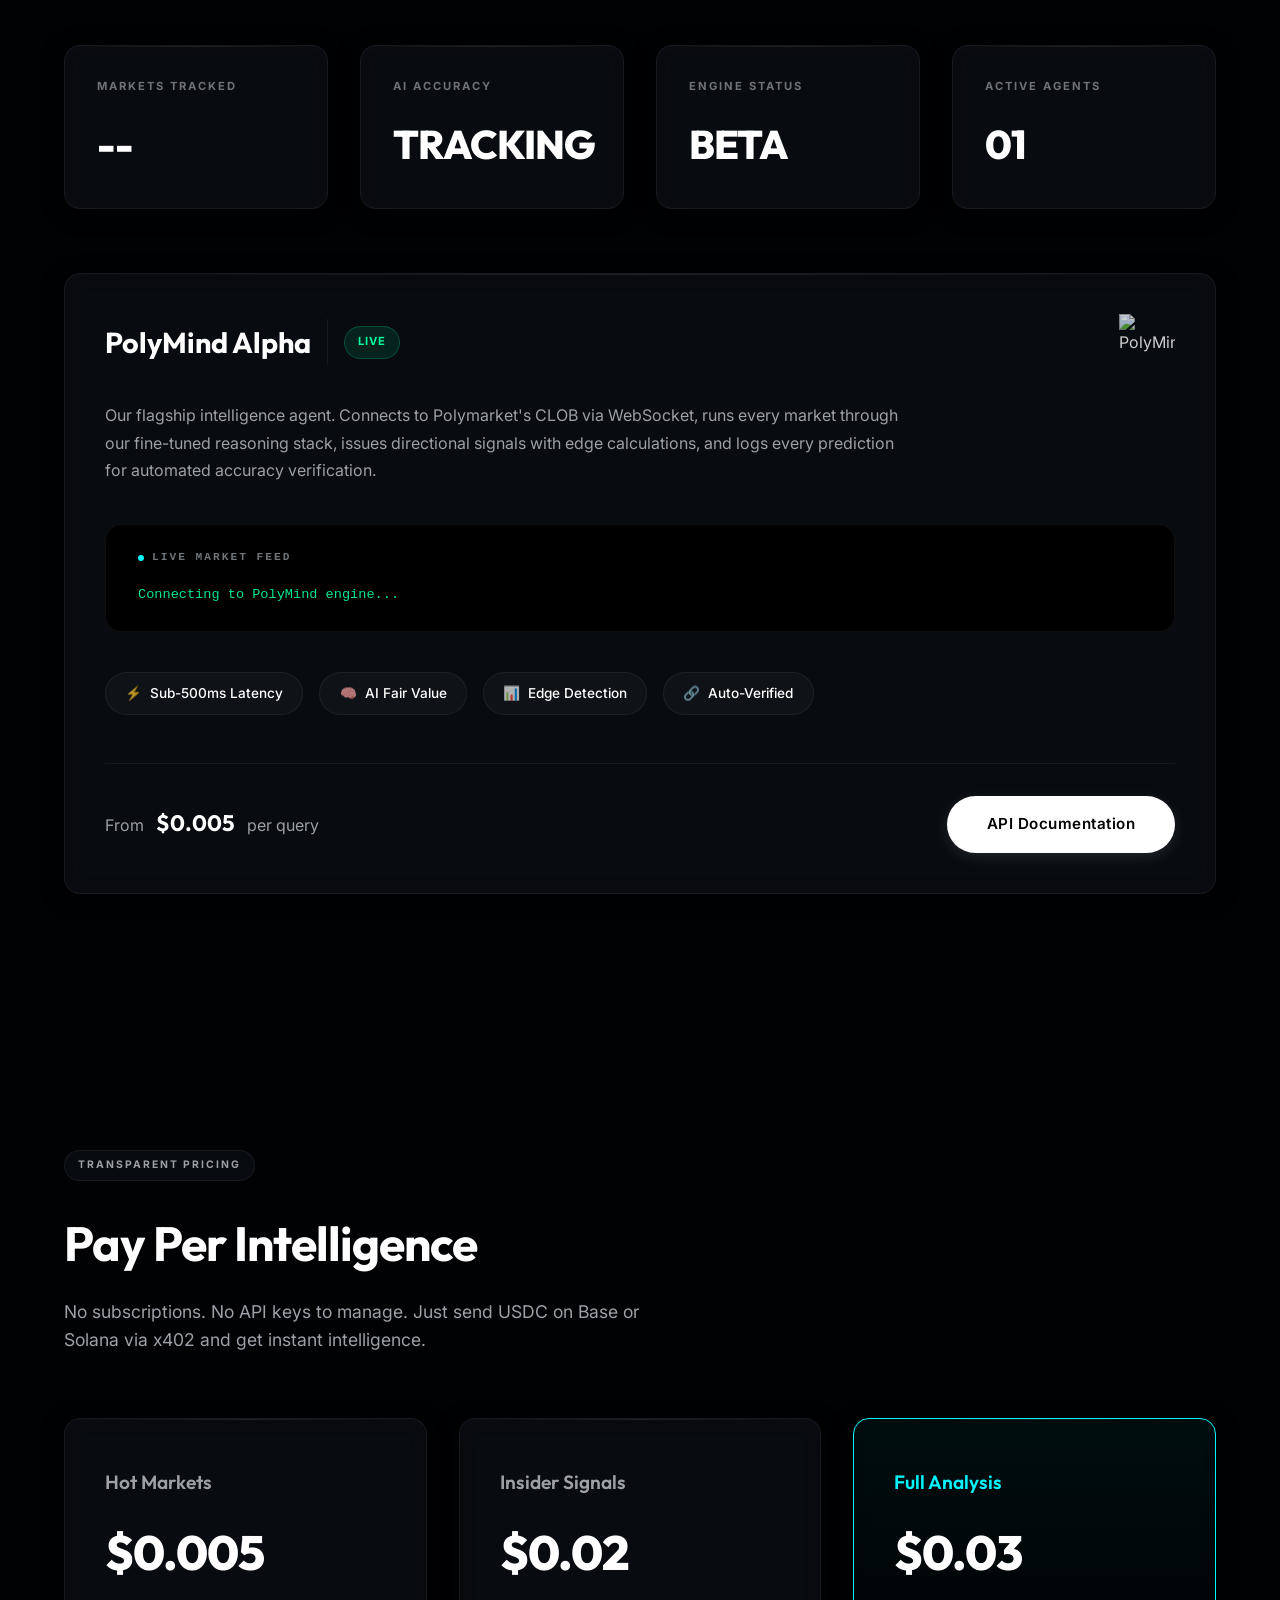
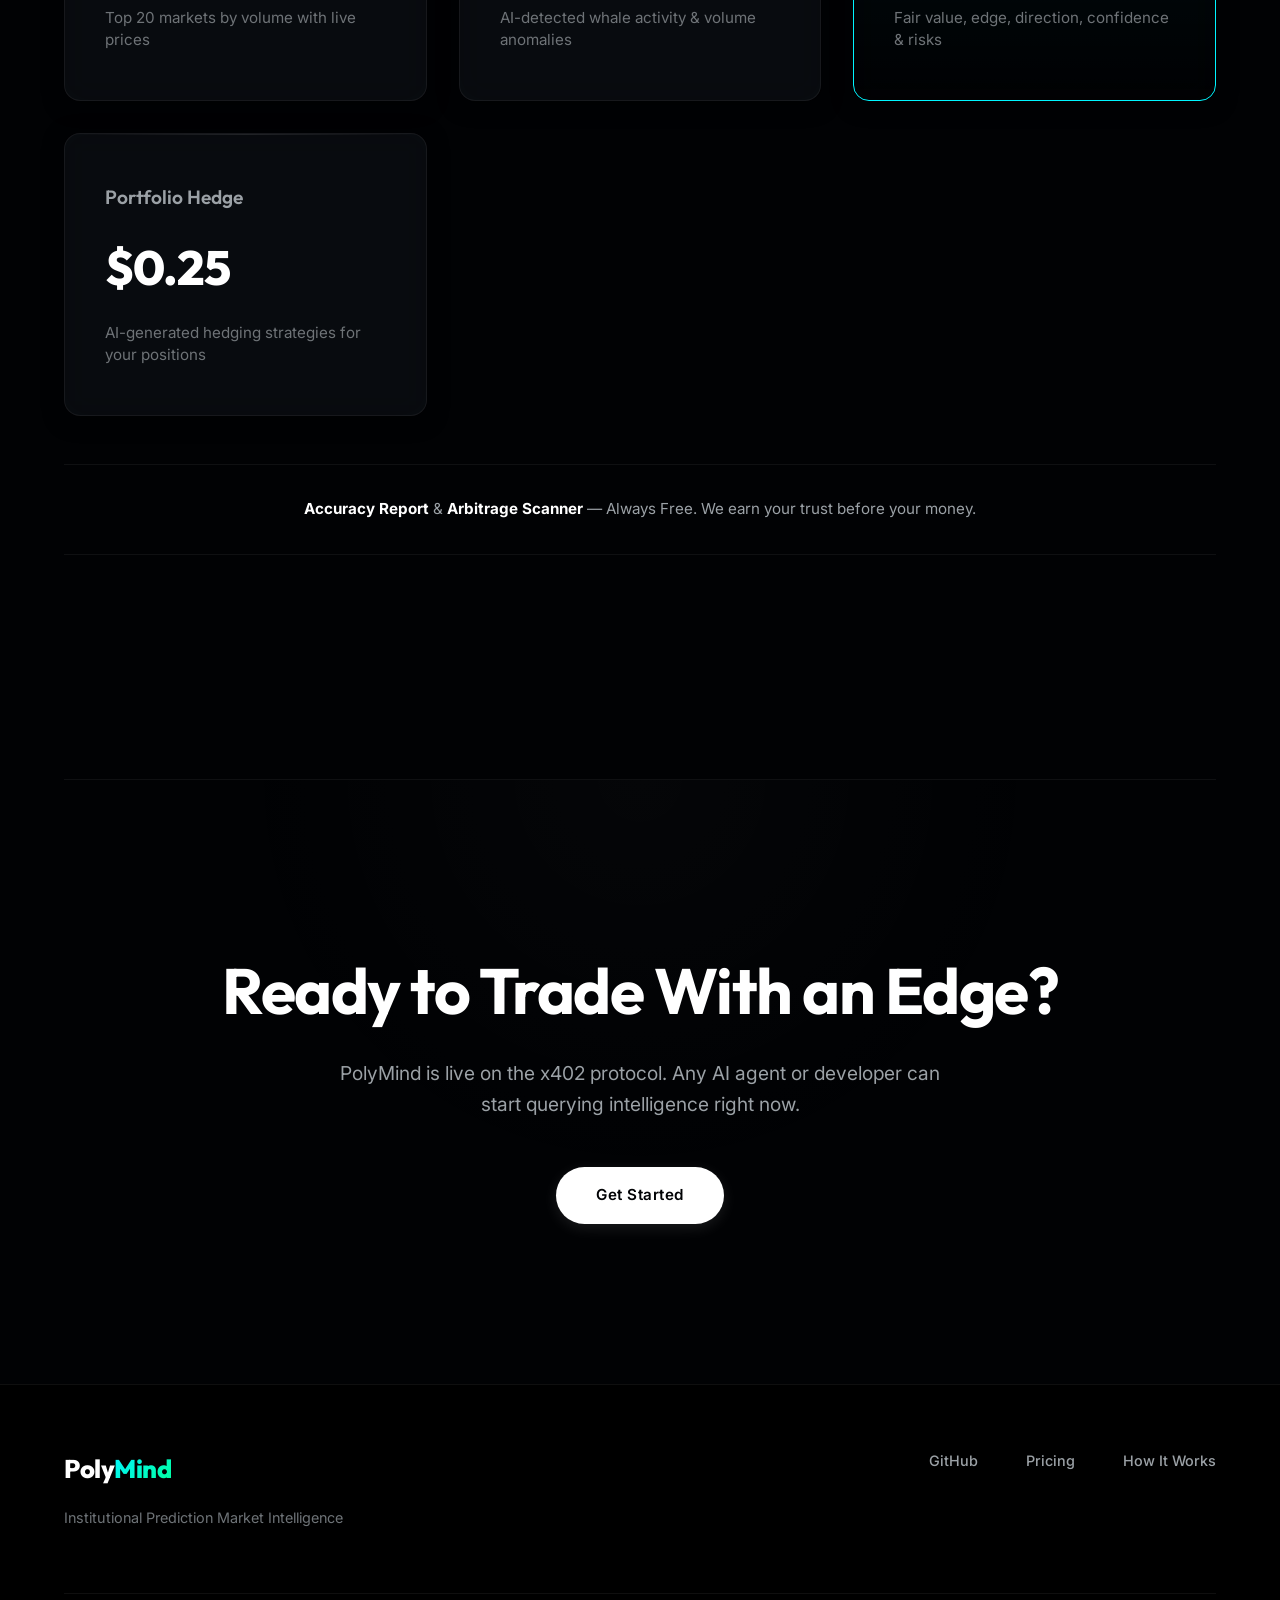
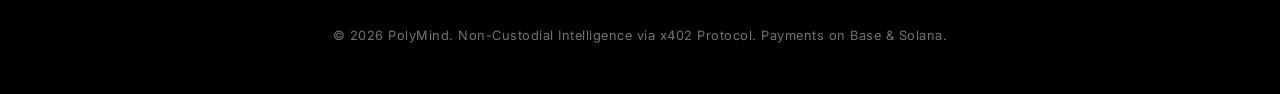
==== commit c4da7f10: "UI V3: Ultra-premium corporate UI overhaul and OpenGraph preview injection" ====
--- a/index.html
+++ b/index.html
@@ -7,6 +7,22 @@
     <title>PolyMind | Institutional Prediction Market Intelligence</title>
     <meta name="description"
         content="PolyMind delivers sub-second prediction market intelligence powered by proprietary fine-tuned LLMs. Real-time edge detection, automated accuracy verification, and non-custodial payments via x402.">
+
+    <!-- Open Graph / Facebook -->
+    <meta property="og:type" content="website">
+    <meta property="og:url" content="https://vibehall.online/">
+    <meta property="og:title" content="PolyMind | Institutional Prediction Market Intelligence">
+    <meta property="og:description"
+        content="PolyMind delivers sub-second prediction market intelligence powered by proprietary fine-tuned LLMs.">
+    <meta property="og:image" content="https://vibehall.online/og-image.png">
+
+    <!-- Twitter -->
+    <meta property="twitter:card" content="summary_large_image">
+    <meta property="twitter:url" content="https://vibehall.online/">
+    <meta property="twitter:title" content="PolyMind | Institutional Prediction Market Intelligence">
+    <meta property="twitter:description"
+        content="PolyMind delivers sub-second prediction market intelligence powered by proprietary fine-tuned LLMs.">
+    <meta property="twitter:image" content="https://vibehall.online/og-image.png">
     <link rel="stylesheet" href="styles.css">
     <link rel="preconnect" href="https://fonts.googleapis.com">
     <link rel="preconnect" href="https://fonts.gstatic.com" crossorigin>
--- a/styles.css
+++ b/styles.css
@@ -1,14 +1,38 @@
 :root {
-    --bg-color: #050510;
-    --card-bg: rgba(255, 255, 255, 0.03);
-    --border-color: rgba(255, 255, 255, 0.08);
-    --text-main: #ffffff;
-    --text-dim: #8a8a9a;
-    --text-mid: #c0c0d0;
-    --accent-primary: #00F5FF;
-    --accent-secondary: #B026FF;
-    --gradient: linear-gradient(135deg, var(--accent-primary), var(--accent-secondary));
-    --section-gap: 6rem;
+    --bg-base: #010204;
+    /* Ultra deep black/navy */
+    --surface-0: rgba(14, 16, 22, 0.6);
+    /* Core structural elements */
+    --surface-1: rgba(22, 25, 34, 0.4);
+    /* Cards */
+    --surface-2: rgba(255, 255, 255, 0.03);
+    /* Highlights */
+
+    --border-light: rgba(255, 255, 255, 0.06);
+    --border-glow: rgba(0, 245, 255, 0.15);
+
+    --text-primary: #FFFFFF;
+    --text-secondary: #9BA1A6;
+    --text-tertiary: #6E7377;
+
+    --accent-main: #00F5FF;
+    /* Cyan */
+    --accent-alt: #00FF9D;
+    /* Emerald */
+    --accent-neon: #7000FF;
+    /* Deep Purple */
+
+    --gradient-hero: linear-gradient(135deg, #FFFFFF 0%, #9BA1A6 100%);
+    --gradient-accent: linear-gradient(135deg, var(--accent-main) 0%, var(--accent-alt) 100%);
+
+    --shadow-subtle: 0 4px 20px rgba(0, 0, 0, 0.5);
+    --shadow-glow: 0 0 40px rgba(0, 245, 255, 0.1);
+
+    --radius-sm: 8px;
+    --radius-md: 16px;
+    --radius-lg: 24px;
+
+    --section-gap: 8rem;
 }
 
 * {
@@ -22,40 +46,63 @@
 }
 
 body {
-    background-color: var(--bg-color);
-    color: var(--text-main);
-    font-family: 'Inter', sans-serif;
-    line-height: 1.7;
+    background-color: var(--bg-base);
+    color: var(--text-primary);
+    font-family: 'Inter', -apple-system, BlinkMacSystemFont, sans-serif;
+    line-height: 1.6;
     overflow-x: hidden;
-}
-
+    -webkit-font-smoothing: antialiased;
+}
+
+/* HIGH-END BACKGROUND EFFECTS */
 .background-glow {
     position: fixed;
     top: 0;
     left: 0;
     width: 100vw;
     height: 100vh;
-    background: radial-gradient(ellipse at 70% 20%, rgba(176, 38, 255, 0.08), transparent 60%),
-        radial-gradient(ellipse at 20% 80%, rgba(0, 245, 255, 0.04), transparent 60%);
+    background:
+        radial-gradient(circle at 15% 50%, rgba(0, 245, 255, 0.04), transparent 40%),
+        radial-gradient(circle at 85% 30%, rgba(112, 0, 255, 0.04), transparent 40%),
+        radial-gradient(circle at 50% 100%, rgba(0, 255, 157, 0.03), transparent 40%);
     z-index: -1;
     pointer-events: none;
 }
 
-/* === NAV === */
+/* GRID OVERLAY FOR TECHNICAL FEEL */
+body::before {
+    content: '';
+    position: fixed;
+    top: 0;
+    left: 0;
+    width: 100%;
+    height: 100%;
+    background-image:
+        linear-gradient(var(--border-light) 1px, transparent 1px),
+        linear-gradient(90deg, var(--border-light) 1px, transparent 1px);
+    background-size: 50px 50px;
+    opacity: 0.2;
+    z-index: -2;
+    pointer-events: none;
+}
+
+/* === NAVIGATION === */
 header {
     padding: 1.5rem 5%;
     position: sticky;
     top: 0;
     z-index: 100;
-    backdrop-filter: blur(20px);
-    border-bottom: 1px solid var(--border-color);
+    background: rgba(1, 2, 4, 0.7);
+    backdrop-filter: blur(24px);
+    -webkit-backdrop-filter: blur(24px);
+    border-bottom: 1px solid var(--border-light);
 }
 
 nav {
     display: flex;
     justify-content: space-between;
     align-items: center;
-    max-width: 1200px;
+    max-width: 1400px;
     margin: 0 auto;
 }
 
@@ -63,256 +110,300 @@
     font-family: 'Outfit', sans-serif;
     font-size: 1.6rem;
     font-weight: 800;
-    letter-spacing: -1px;
+    letter-spacing: -0.5px;
 }
 
 .logo span {
-    color: var(--accent-primary);
+    background: var(--gradient-accent);
+    -webkit-background-clip: text;
+    background-clip: text;
+    color: transparent;
 }
 
 .nav-links {
     display: flex;
-    gap: 2rem;
+    gap: 2.5rem;
 }
 
 .nav-links a {
-    color: var(--text-dim);
+    color: var(--text-secondary);
     text-decoration: none;
     font-size: 0.85rem;
     font-weight: 500;
-    transition: color 0.2s;
+    letter-spacing: 0.5px;
+    transition: color 0.3s ease;
 }
 
 .nav-links a:hover {
-    color: var(--accent-primary);
+    color: var(--text-primary);
 }
 
 .status-badge {
-    background: var(--card-bg);
-    border: 1px solid var(--border-color);
-    padding: 0.4rem 0.8rem;
-    border-radius: 50px;
+    background: var(--surface-1);
+    border: 1px solid var(--border-light);
+    padding: 0.5rem 1rem;
+    border-radius: 100px;
     font-size: 0.75rem;
+    font-weight: 600;
     display: flex;
     align-items: center;
     gap: 0.5rem;
-    color: var(--text-dim);
+    color: var(--text-secondary);
+    letter-spacing: 1px;
 }
 
 .dot {
-    width: 7px;
-    height: 7px;
-    background: #00ff88;
+    width: 6px;
+    height: 6px;
+    background: var(--accent-alt);
     border-radius: 50%;
-    box-shadow: 0 0 8px #00ff88;
-    animation: pulse-dot 2s infinite;
-}
-
-@keyframes pulse-dot {
-
-    0%,
-    100% {
-        opacity: 1;
-    }
-
-    50% {
-        opacity: 0.4;
-    }
-}
-
-/* === SECTIONS === */
+    box-shadow: 0 0 10px var(--accent-alt);
+}
+
+/* === COMMON STRUCTURAL === */
 main {
-    max-width: 1200px;
+    max-width: 1400px;
     margin: 0 auto;
     padding: 0 5%;
 }
 
 .section {
     padding: var(--section-gap) 0;
+    position: relative;
 }
 
 .section-tag {
+    display: inline-block;
+    padding: 0.4rem 0.8rem;
+    border: 1px solid var(--border-light);
+    border-radius: 100px;
     text-transform: uppercase;
-    font-size: 0.7rem;
+    font-size: 0.65rem;
     font-weight: 700;
-    letter-spacing: 3px;
-    color: var(--accent-primary);
-    margin-bottom: 0.8rem;
+    letter-spacing: 2px;
+    color: var(--text-secondary);
+    margin-bottom: 1.5rem;
+    background: var(--surface-1);
 }
 
 .section h2 {
     font-family: 'Outfit', sans-serif;
-    font-size: 2.5rem;
-    font-weight: 800;
-    margin-bottom: 0.8rem;
+    font-size: 3rem;
+    font-weight: 700;
+    margin-bottom: 1rem;
+    letter-spacing: -1px;
 }
 
 .section-sub {
-    color: var(--text-dim);
-    font-size: 1rem;
-    max-width: 650px;
-    margin-bottom: 3rem;
+    color: var(--text-secondary);
+    font-size: 1.1rem;
+    max-width: 600px;
+    margin-bottom: 4rem;
+    line-height: 1.6;
+}
+
+/* === PREMIUM GLASS ANIMATIONS === */
+.glass {
+    background: var(--surface-1);
+    backdrop-filter: blur(16px);
+    -webkit-backdrop-filter: blur(16px);
+    border: 1px solid var(--border-light);
+    border-radius: var(--radius-md);
+    padding: 2.5rem;
+    transition: all 0.4s cubic-bezier(0.16, 1, 0.3, 1);
+    box-shadow: var(--shadow-subtle);
+    position: relative;
+    overflow: hidden;
+}
+
+.glass::before {
+    content: '';
+    position: absolute;
+    top: 0;
+    left: 0;
+    right: 0;
+    height: 1px;
+    background: linear-gradient(90deg, transparent, rgba(255, 255, 255, 0.1), transparent);
+    z-index: 1;
+}
+
+.glass:hover {
+    border-color: var(--border-glow);
+    transform: translateY(-4px);
+    box-shadow: var(--shadow-glow);
+    background: rgba(22, 25, 34, 0.6);
 }
 
 /* === HERO === */
 .hero {
-    padding: 8rem 0 6rem;
+    padding: 10rem 0 8rem;
     text-align: center;
+    display: flex;
+    flex-direction: column;
+    align-items: center;
 }
 
 .hero-tag {
     text-transform: uppercase;
-    font-size: 0.7rem;
+    font-size: 0.75rem;
     font-weight: 700;
     letter-spacing: 4px;
-    color: var(--accent-primary);
-    margin-bottom: 1.5rem;
+    color: var(--accent-main);
+    margin-bottom: 2rem;
 }
 
 h1 {
     font-family: 'Outfit', sans-serif;
-    font-size: 4.5rem;
+    font-size: 5.5rem;
     font-weight: 800;
-    line-height: 1.05;
+    line-height: 1;
     margin-bottom: 2rem;
+    letter-spacing: -2px;
 }
 
 .gradient-text {
-    background: var(--gradient);
+    background: var(--gradient-hero);
     -webkit-background-clip: text;
     background-clip: text;
     -webkit-text-fill-color: transparent;
 }
 
+h1 .gradient-text {
+    background: var(--gradient-accent);
+    -webkit-background-clip: text;
+    background-clip: text;
+    -webkit-text-fill-color: transparent;
+}
+
 .hero-sub {
-    font-size: 1.1rem;
-    color: var(--text-mid);
-    max-width: 700px;
-    margin: 0 auto 2.5rem;
-    line-height: 1.8;
+    font-size: 1.25rem;
+    color: var(--text-secondary);
+    max-width: 750px;
+    margin: 0 auto 3.5rem;
+    line-height: 1.6;
 }
 
 .hero-buttons {
     display: flex;
-    gap: 1rem;
+    gap: 1.5rem;
     justify-content: center;
-    flex-wrap: wrap;
 }
 
 /* === BUTTONS === */
 .btn {
-    padding: 0.85rem 2rem;
-    border-radius: 12px;
+    padding: 1rem 2.5rem;
+    border-radius: 100px;
     text-decoration: none;
-    font-weight: 700;
-    font-size: 0.9rem;
-    transition: all 0.25s;
+    font-weight: 600;
+    font-size: 0.95rem;
+    letter-spacing: 0.5px;
+    transition: all 0.3s ease;
     display: inline-block;
 }
 
 .btn.primary {
-    background: var(--accent-primary);
-    color: #000;
+    background: var(--text-primary);
+    color: var(--bg-base);
+    box-shadow: 0 4px 15px rgba(255, 255, 255, 0.1);
 }
 
 .btn.primary:hover {
-    filter: brightness(1.15);
     transform: translateY(-2px);
-    box-shadow: 0 8px 25px rgba(0, 245, 255, 0.2);
+    box-shadow: 0 8px 25px rgba(255, 255, 255, 0.2);
+    background: var(--accent-main);
 }
 
 .btn.secondary {
-    background: transparent;
-    color: var(--text-main);
-    border: 1px solid var(--border-color);
+    background: var(--surface-1);
+    color: var(--text-primary);
+    border: 1px solid var(--border-light);
 }
 
 .btn.secondary:hover {
-    border-color: var(--accent-primary);
-    color: var(--accent-primary);
-}
-
-/* === GLASS === */
-.glass {
-    background: var(--card-bg);
-    backdrop-filter: blur(12px);
-    -webkit-backdrop-filter: blur(12px);
-    border: 1px solid var(--border-color);
-    border-radius: 20px;
-    padding: 2rem;
-    transition: all 0.3s ease;
-}
-
-.glass:hover {
-    border-color: rgba(0, 245, 255, 0.2);
-    transform: translateY(-3px);
-}
-
-/* === FEATURES GRID === */
+    border-color: var(--text-primary);
+    background: var(--surface-2);
+}
+
+/* === FEATURES GRID (BENTO STYLE) === */
 .features-grid {
     display: grid;
-    grid-template-columns: repeat(auto-fit, minmax(300px, 1fr));
-    gap: 1.5rem;
+    grid-template-columns: repeat(auto-fit, minmax(320px, 1fr));
+    gap: 2rem;
 }
 
 .feature-card {
-    text-align: left;
+    height: 100%;
+    display: flex;
+    flex-direction: column;
 }
 
 .feature-icon {
-    font-size: 2rem;
+    font-size: 1.5rem;
+    margin-bottom: 2rem;
+    width: 50px;
+    height: 50px;
+    display: flex;
+    align-items: center;
+    justify-content: center;
+    background: var(--surface-2);
+    border: 1px solid var(--border-light);
+    border-radius: var(--radius-sm);
+    color: var(--accent-main);
+}
+
+.feature-card h3 {
+    font-family: 'Outfit', sans-serif;
+    font-size: 1.4rem;
+    font-weight: 700;
     margin-bottom: 1rem;
 }
 
-.feature-card h3 {
-    font-family: 'Outfit', sans-serif;
-    font-size: 1.2rem;
-    margin-bottom: 0.8rem;
-}
-
 .feature-card p {
-    color: var(--text-dim);
-    font-size: 0.9rem;
-    line-height: 1.7;
+    color: var(--text-secondary);
+    font-size: 0.95rem;
+    line-height: 1.6;
 }
 
 .feature-card p strong {
-    color: var(--accent-primary);
-}
-
-/* === COMPARISON === */
+    color: var(--text-primary);
+    font-weight: 600;
+}
+
+/* === COMPARISON SECTION === */
 .dark-section {
-    background: rgba(0, 0, 0, 0.3);
-    border-radius: 24px;
-    padding: var(--section-gap) 3rem !important;
-    margin: 2rem 0;
+    background: var(--surface-0);
+    border-radius: var(--radius-lg);
+    padding: 6rem;
+    margin: 4rem 0;
+    border: 1px solid var(--border-light);
 }
 
 .comparison-grid {
     display: grid;
     grid-template-columns: 1fr 1fr;
-    gap: 2rem;
+    gap: 3rem;
 }
 
 .compare-card {
-    padding: 2rem;
+    padding: 3rem;
+    border-radius: var(--radius-lg);
 }
 
 .compare-header {
     font-family: 'Outfit', sans-serif;
-    font-size: 1.3rem;
-    font-weight: 700;
-    margin-bottom: 1.5rem;
-    padding-bottom: 1rem;
-    border-bottom: 1px solid var(--border-color);
+    font-size: 1.5rem;
+    font-weight: 800;
+    margin-bottom: 2rem;
+    padding-bottom: 1.5rem;
+    border-bottom: 1px solid var(--border-light);
 }
 
 .compare-header.bad {
-    color: #ff4444;
+    color: var(--text-tertiary);
 }
 
 .compare-header.good {
-    color: var(--accent-primary);
+    color: var(--accent-main);
 }
 
 .compare-card ul {
@@ -320,278 +411,365 @@
 }
 
 .compare-card ul li {
-    padding: 0.5rem 0;
-    color: var(--text-dim);
-    font-size: 0.9rem;
-    border-bottom: 1px solid rgba(255, 255, 255, 0.03);
+    padding: 1rem 0;
+    color: var(--text-tertiary);
+    font-size: 0.95rem;
+    border-bottom: 1px solid rgba(255, 255, 255, 0.02);
+    display: flex;
+    align-items: center;
+}
+
+.compare-card ul li::before {
+    content: '→';
+    margin-right: 1rem;
+    font-family: monospace;
+    opacity: 0.5;
 }
 
 .compare-card.highlighted {
-    border-color: rgba(0, 245, 255, 0.15);
+    border-color: var(--border-glow);
     background: rgba(0, 245, 255, 0.02);
+    box-shadow: var(--shadow-glow);
 }
 
 .compare-card.highlighted ul li {
-    color: var(--text-mid);
-}
-
-/* === STATS === */
+    color: var(--text-secondary);
+}
+
+.compare-card.highlighted ul li::before {
+    color: var(--accent-main);
+    opacity: 1;
+    content: '✓';
+}
+
+/* === DASHBOARD & STATS === */
 .stats-overview {
     display: grid;
-    grid-template-columns: repeat(auto-fit, minmax(180px, 1fr));
-    gap: 1.5rem;
-    margin-bottom: 3rem;
+    grid-template-columns: repeat(4, 1fr);
+    gap: 2rem;
+    margin-bottom: 4rem;
 }
 
 .stat-card {
-    text-align: center;
-    padding: 1.5rem 1rem;
+    text-align: left;
+    padding: 2rem;
 }
 
 .stat-card label {
+    font-size: 0.70rem;
+    color: var(--text-tertiary);
+    text-transform: uppercase;
+    letter-spacing: 2px;
+    display: block;
+    margin-bottom: 1rem;
+    font-weight: 700;
+}
+
+.stat-card .value {
+    font-family: 'Outfit', sans-serif;
+    font-size: 2.5rem;
+    font-weight: 800;
+    color: var(--text-primary);
+    letter-spacing: -1px;
+}
+
+/* === AGENT SHOWCASE CARD === */
+.agent-showcase {
+    width: 100%;
+    border-radius: var(--radius-lg);
+}
+
+.agent-header {
+    display: flex;
+    justify-content: space-between;
+    align-items: center;
+    margin-bottom: 2rem;
+}
+
+.agent-title {
+    display: flex;
+    align-items: center;
+    gap: 1rem;
+}
+
+.agent-title h3 {
+    font-family: 'Outfit', sans-serif;
+    font-size: 1.8rem;
+    font-weight: 700;
+    border-right: 1px solid var(--border-light);
+    padding-right: 1rem;
+}
+
+.live-badge {
+    background: rgba(0, 255, 157, 0.1);
+    color: var(--accent-alt);
+    border: 1px solid rgba(0, 255, 157, 0.2);
     font-size: 0.7rem;
-    color: var(--text-dim);
+    font-weight: 700;
+    padding: 0.4rem 0.8rem;
+    border-radius: 100px;
     text-transform: uppercase;
-    letter-spacing: 1.5px;
-    display: block;
-    margin-bottom: 0.5rem;
-}
-
-.stat-card .value {
-    font-family: 'Outfit', sans-serif;
-    font-size: 2rem;
-    font-weight: 800;
-    color: var(--accent-primary);
-}
-
-/* === AGENT SHOWCASE === */
-.agent-showcase {
+    letter-spacing: 1px;
+}
+
+.agent-icon {
+    width: 56px;
+    height: 56px;
+    opacity: 0.8;
+}
+
+.agent-desc {
+    color: var(--text-secondary);
+    font-size: 1rem;
+    line-height: 1.7;
+    margin-bottom: 2.5rem;
     max-width: 800px;
 }
 
-.agent-card {
-    padding: 2.5rem;
-}
-
-.agent-header {
-    display: flex;
-    justify-content: space-between;
-    align-items: flex-start;
-    margin-bottom: 1.2rem;
-}
-
-.agent-title h3 {
-    font-family: 'Outfit', sans-serif;
-    font-size: 1.4rem;
-}
-
-.live-badge {
-    background: var(--accent-primary);
-    color: #000;
-    font-size: 0.6rem;
-    font-weight: 800;
-    padding: 0.25rem 0.7rem;
-    border-radius: 4px;
-    text-transform: uppercase;
-    margin-left: 0.5rem;
-    animation: pulse-dot 2s infinite;
-}
-
-.agent-icon {
-    width: 48px;
-    height: 48px;
-    filter: drop-shadow(0 0 12px rgba(0, 245, 255, 0.3));
-}
-
-.agent-desc {
-    color: var(--text-dim);
-    font-size: 0.9rem;
-    line-height: 1.8;
-    margin-bottom: 1.5rem;
-}
-
+/* MARKET TICKER - CONSOLE STYLE */
 .market-ticker {
-    background: rgba(0, 0, 0, 0.4);
-    border-radius: 12px;
-    padding: 1.2rem 1.5rem;
-    margin-bottom: 1.5rem;
+    background: #000000;
+    border: 1px solid var(--border-light);
+    border-radius: var(--radius-md);
+    padding: 1.5rem 2rem;
+    margin-bottom: 2.5rem;
+    font-family: 'JetBrains Mono', monospace;
 }
 
 .ticker-label {
-    color: var(--accent-secondary);
-    font-weight: 700;
+    color: var(--text-tertiary);
+    font-weight: 600;
     font-size: 0.7rem;
     letter-spacing: 2px;
     text-transform: uppercase;
+    margin-bottom: 1rem;
+    display: flex;
+    align-items: center;
+    gap: 0.5rem;
+}
+
+.ticker-label::before {
+    content: '';
+    display: inline-block;
+    width: 6px;
+    height: 6px;
+    background: var(--accent-main);
+    border-radius: 50%;
+}
+
+.ticker-data {
+    color: var(--accent-alt);
+    font-size: 0.85rem;
+    line-height: 1.8;
+    opacity: 0.9;
+}
+
+.ticker-data span {
+    display: block;
     margin-bottom: 0.5rem;
 }
 
-.ticker-data {
-    color: var(--text-mid);
+.agent-capabilities {
+    display: flex;
+    flex-wrap: wrap;
+    gap: 1rem;
+    margin-bottom: 3rem;
+}
+
+.capability {
+    background: var(--surface-2);
+    border: 1px solid var(--border-light);
+    padding: 0.6rem 1.2rem;
+    border-radius: 100px;
     font-size: 0.85rem;
-    line-height: 1.6;
-}
-
-.agent-capabilities {
-    display: flex;
-    flex-wrap: wrap;
-    gap: 0.8rem;
-    margin-bottom: 2rem;
-}
-
-.capability {
-    background: rgba(0, 245, 255, 0.05);
-    border: 1px solid rgba(0, 245, 255, 0.1);
-    padding: 0.5rem 1rem;
-    border-radius: 8px;
-    font-size: 0.8rem;
-    color: var(--text-mid);
+    font-weight: 500;
+    color: var(--text-primary);
+    display: flex;
+    align-items: center;
+    gap: 0.5rem;
 }
 
 .capability span {
-    margin-right: 0.3rem;
+    opacity: 0.7;
 }
 
 .agent-footer {
     display: flex;
     justify-content: space-between;
     align-items: center;
-    border-top: 1px solid var(--border-color);
-    padding-top: 1.5rem;
+    border-top: 1px solid var(--border-light);
+    padding-top: 2rem;
 }
 
 .pricing-tag {
-    color: var(--text-dim);
-    font-size: 0.9rem;
+    color: var(--text-secondary);
+    font-size: 1rem;
 }
 
 .pricing-tag strong {
-    color: var(--accent-primary);
-    font-size: 1.1rem;
-}
-
-/* === PRICING === */
+    color: var(--text-primary);
+    font-size: 1.4rem;
+    font-family: 'Outfit', sans-serif;
+    margin: 0 0.5rem;
+}
+
+/* === PRICING GRID === */
 .pricing-grid {
     display: grid;
-    grid-template-columns: repeat(auto-fit, minmax(220px, 1fr));
-    gap: 1.5rem;
-    margin-bottom: 2rem;
+    grid-template-columns: repeat(auto-fit, minmax(280px, 1fr));
+    gap: 2rem;
+    margin-bottom: 3rem;
 }
 
 .price-card {
-    text-align: center;
-    padding: 2rem 1.5rem;
+    text-align: left;
+    padding: 3rem 2.5rem;
+    display: flex;
+    flex-direction: column;
 }
 
 .price-card h4 {
     font-family: 'Outfit', sans-serif;
-    font-size: 1rem;
-    margin-bottom: 0.8rem;
-    color: var(--text-mid);
+    font-size: 1.2rem;
+    font-weight: 600;
+    margin-bottom: 1rem;
+    color: var(--text-secondary);
 }
 
 .price-card .price {
     font-family: 'Outfit', sans-serif;
-    font-size: 2.2rem;
+    font-size: 3rem;
     font-weight: 800;
-    color: var(--accent-primary);
-    margin-bottom: 0.8rem;
+    color: var(--text-primary);
+    margin-bottom: 1rem;
+    letter-spacing: -1px;
 }
 
 .price-card p {
-    color: var(--text-dim);
-    font-size: 0.8rem;
+    color: var(--text-tertiary);
+    font-size: 0.95rem;
+    line-height: 1.5;
+    margin-bottom: auto;
 }
 
 .price-card.featured {
-    border-color: rgba(0, 245, 255, 0.2);
-    background: rgba(0, 245, 255, 0.03);
+    border-color: var(--accent-main);
+    background: linear-gradient(180deg, rgba(0, 245, 255, 0.05) 0%, rgba(0, 0, 0, 0) 100%);
+}
+
+.price-card.featured h4 {
+    color: var(--accent-main);
 }
 
 .pricing-note {
     text-align: center;
-    color: var(--text-dim);
-    font-size: 0.85rem;
-    padding: 1.5rem;
-    background: var(--card-bg);
-    border-radius: 12px;
-    border: 1px solid var(--border-color);
+    color: var(--text-secondary);
+    font-size: 0.95rem;
+    padding: 2rem;
+    border-top: 1px solid var(--border-light);
+    border-bottom: 1px solid var(--border-light);
 }
 
 .pricing-note strong {
-    color: var(--accent-primary);
+    color: var(--text-primary);
 }
 
 /* === CTA === */
 .cta-section {
     text-align: center;
-    padding: 6rem 0;
+    padding: 10rem 0;
+    border-top: 1px solid var(--border-light);
+    margin-top: 6rem;
+    background: radial-gradient(circle at top, rgba(255, 255, 255, 0.02), transparent 50%);
 }
 
 .cta-section h2 {
-    font-family: 'Outfit', sans-serif;
+    font-size: 4rem;
+    letter-spacing: -1.5px;
 }
 
 .cta-section .section-sub {
-    margin: 0 auto 2rem;
+    margin: 0 auto 3rem;
+    font-size: 1.2rem;
 }
 
 /* === FOOTER === */
 footer {
-    border-top: 1px solid var(--border-color);
-    padding: 3rem 5% 2rem;
-    max-width: 1200px;
-    margin: 0 auto;
+    border-top: 1px solid var(--border-light);
+    padding: 4rem 5% 3rem;
+    background: #000;
 }
 
 .footer-content {
     display: flex;
     justify-content: space-between;
     align-items: flex-start;
-    margin-bottom: 2rem;
+    margin-bottom: 4rem;
+    max-width: 1400px;
+    margin-left: auto;
+    margin-right: auto;
 }
 
 .footer-brand p {
-    color: var(--text-dim);
-    font-size: 0.8rem;
-    margin-top: 0.3rem;
+    color: var(--text-tertiary);
+    font-size: 0.9rem;
+    margin-top: 1rem;
+    max-width: 300px;
 }
 
 .footer-links {
     display: flex;
-    gap: 2rem;
+    gap: 3rem;
 }
 
 .footer-links a {
-    color: var(--text-dim);
+    color: var(--text-secondary);
     text-decoration: none;
-    font-size: 0.85rem;
+    font-size: 0.9rem;
+    font-weight: 500;
     transition: color 0.2s;
 }
 
 .footer-links a:hover {
-    color: var(--accent-primary);
+    color: var(--text-primary);
 }
 
 .footer-bottom {
     text-align: center;
-    padding-top: 1.5rem;
-    border-top: 1px solid var(--border-color);
+    padding-top: 2rem;
+    border-top: 1px solid var(--border-light);
+    max-width: 1400px;
+    margin: 0 auto;
 }
 
 .footer-bottom p {
-    color: var(--text-dim);
-    font-size: 0.7rem;
+    color: var(--text-tertiary);
+    font-size: 0.8rem;
+    letter-spacing: 0.5px;
 }
 
 /* === RESPONSIVE === */
+@media (max-width: 1024px) {
+    h1 {
+        font-size: 4rem;
+    }
+
+    .dark-section {
+        padding: 4rem 2rem;
+    }
+
+    .stats-overview {
+        grid-template-columns: 1fr 1fr;
+    }
+}
+
 @media (max-width: 768px) {
     h1 {
-        font-size: 2.8rem;
+        font-size: 3rem;
     }
 
     .section h2 {
-        font-size: 2rem;
+        font-size: 2.2rem;
     }
 
     .nav-links {
@@ -607,11 +785,32 @@
     }
 
     .hero {
-        padding: 5rem 0 4rem;
+        padding: 6rem 0 4rem;
     }
 
     .footer-content {
         flex-direction: column;
+        gap: 2.5rem;
+    }
+
+    .stats-overview {
+        grid-template-columns: 1fr;
+    }
+
+    .agent-title {
+        flex-direction: column;
+        align-items: flex-start;
+    }
+
+    .agent-title h3 {
+        border-right: none;
+        padding-right: 0;
+        margin-bottom: 0.5rem;
+    }
+
+    .agent-footer {
+        flex-direction: column;
         gap: 1.5rem;
+        align-items: flex-start;
     }
 }
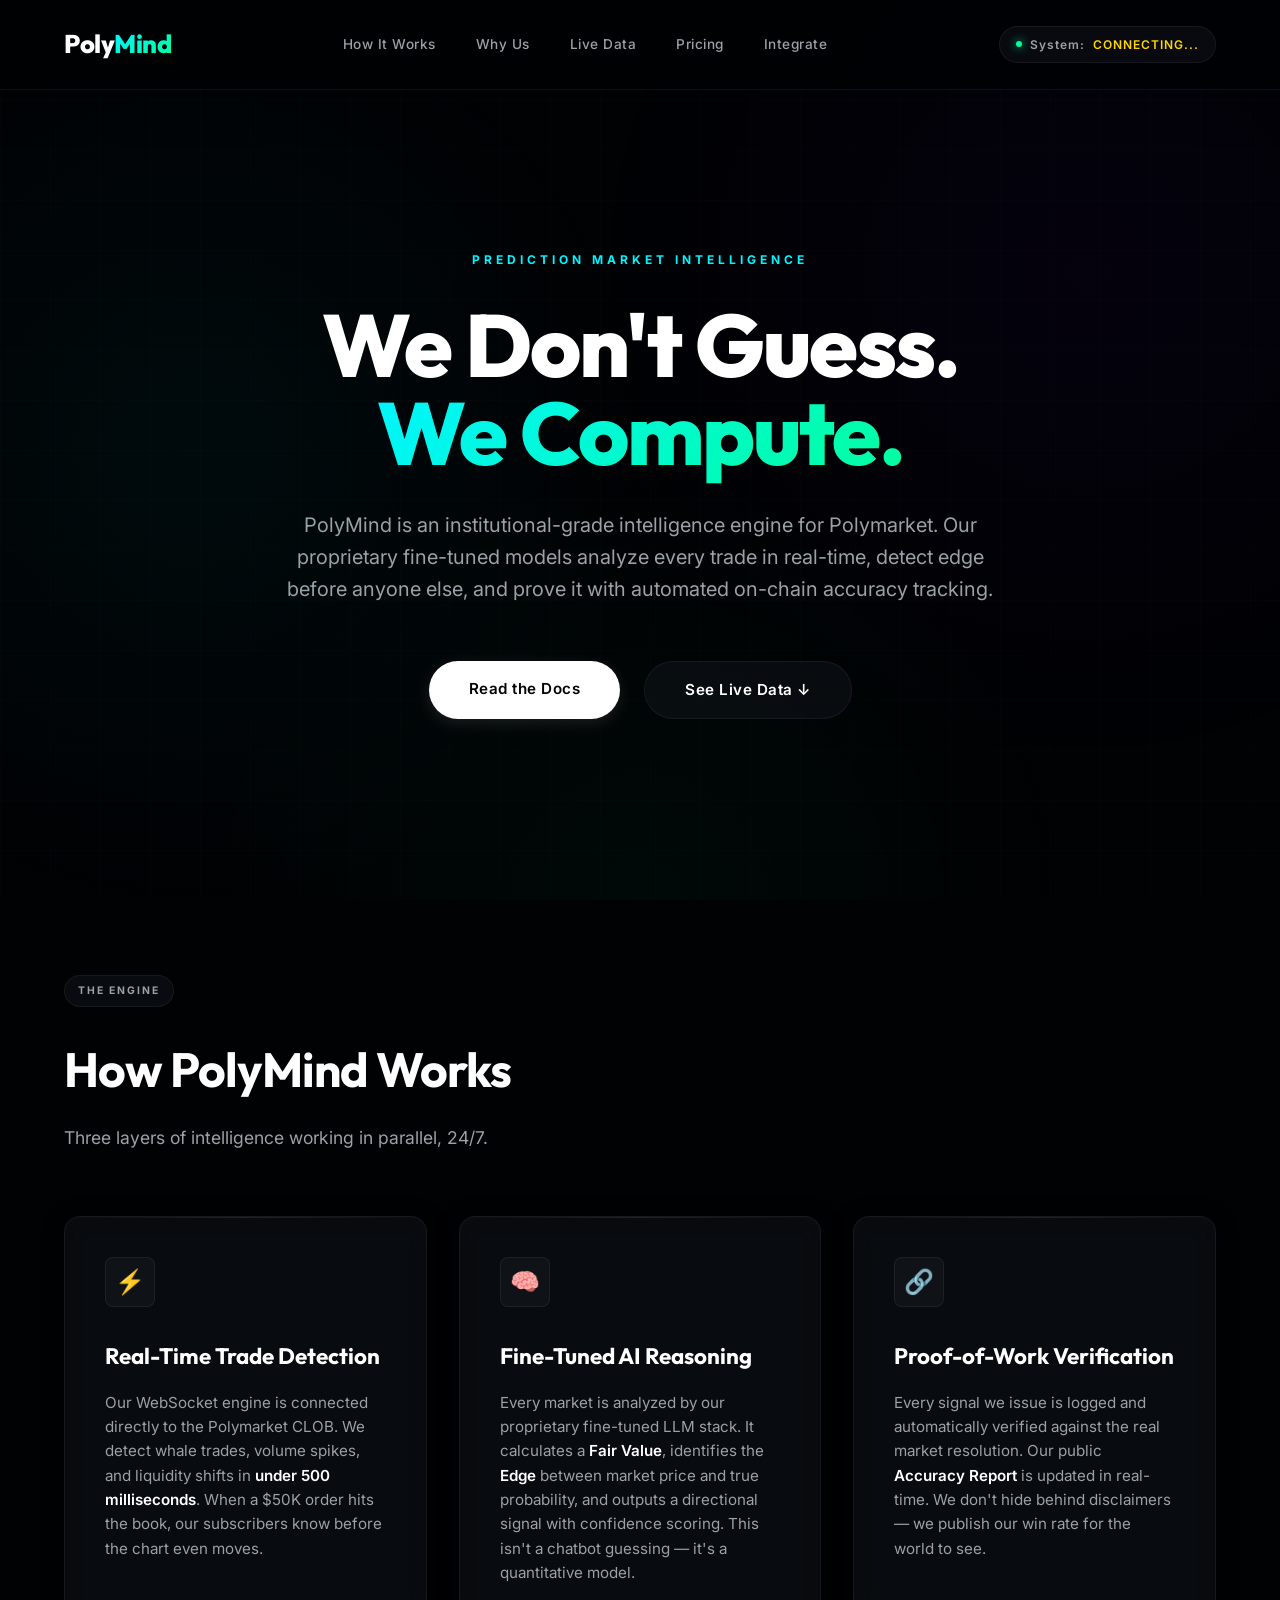
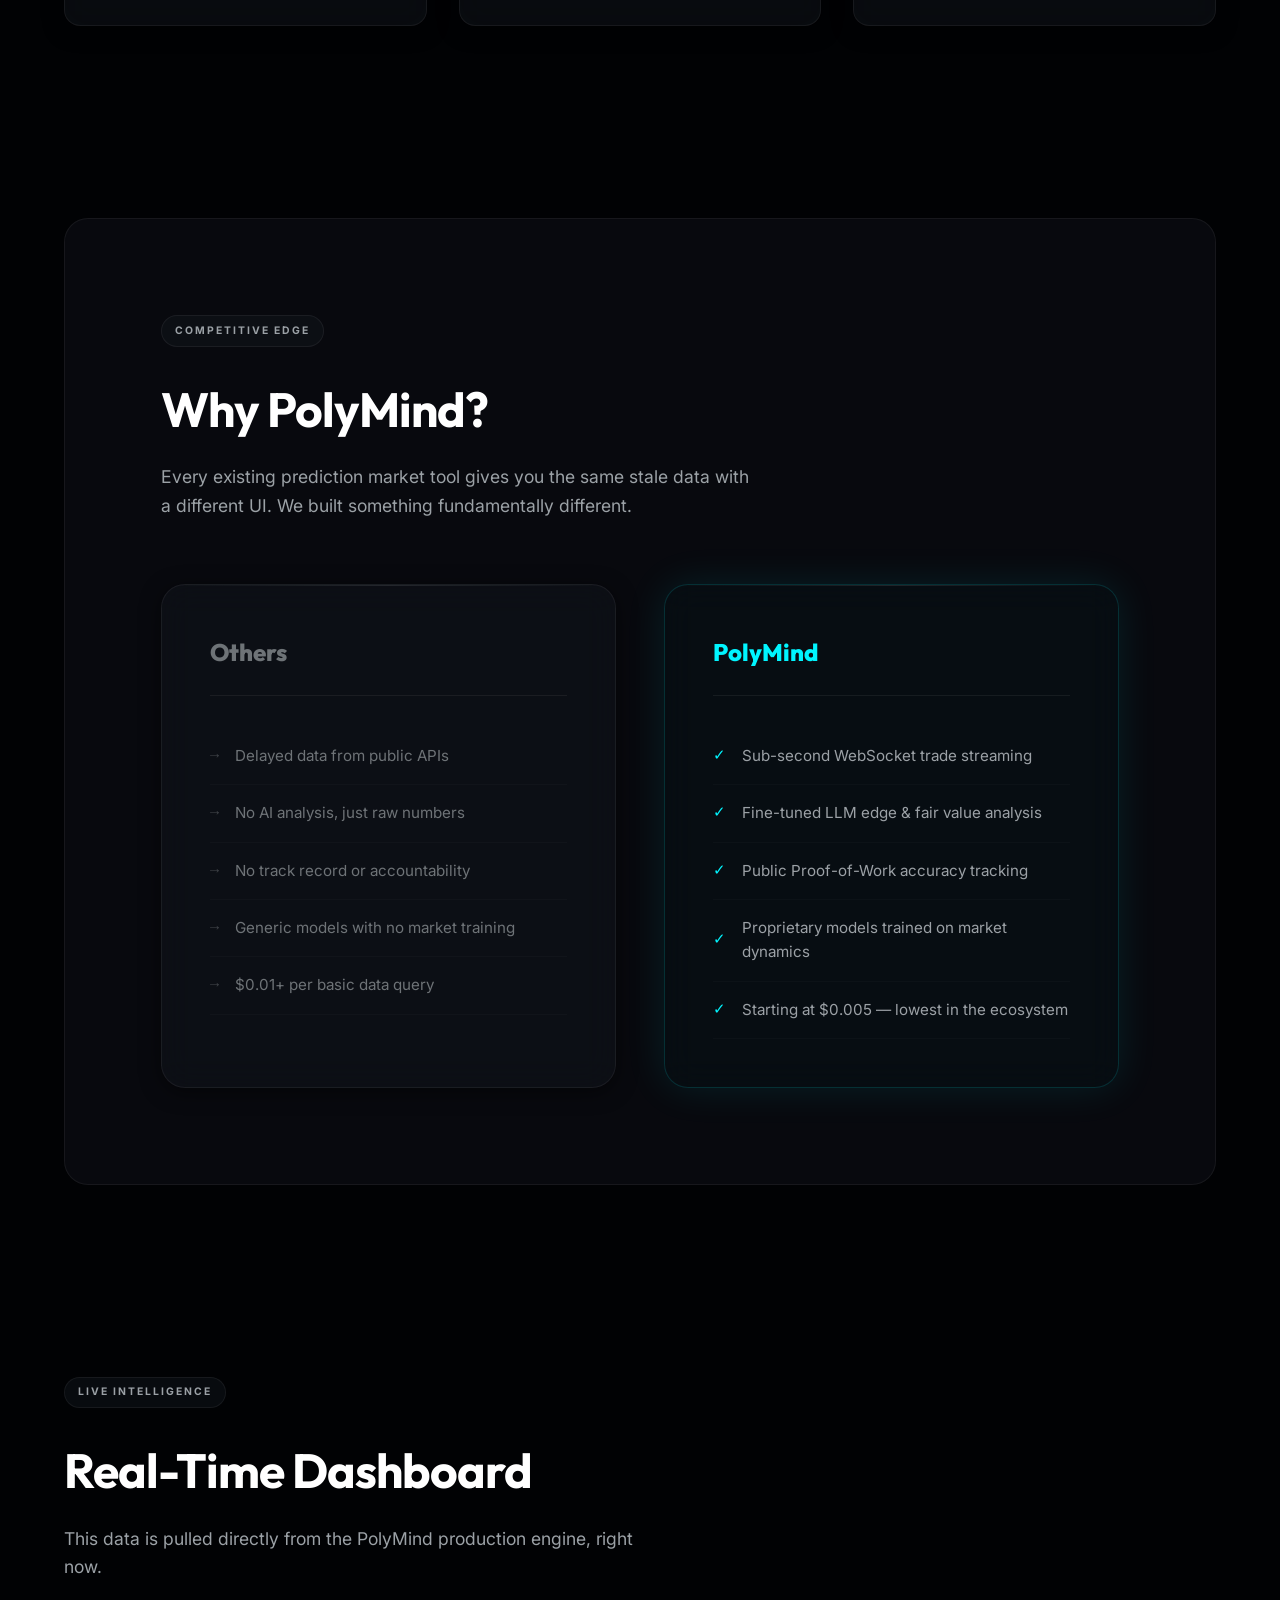
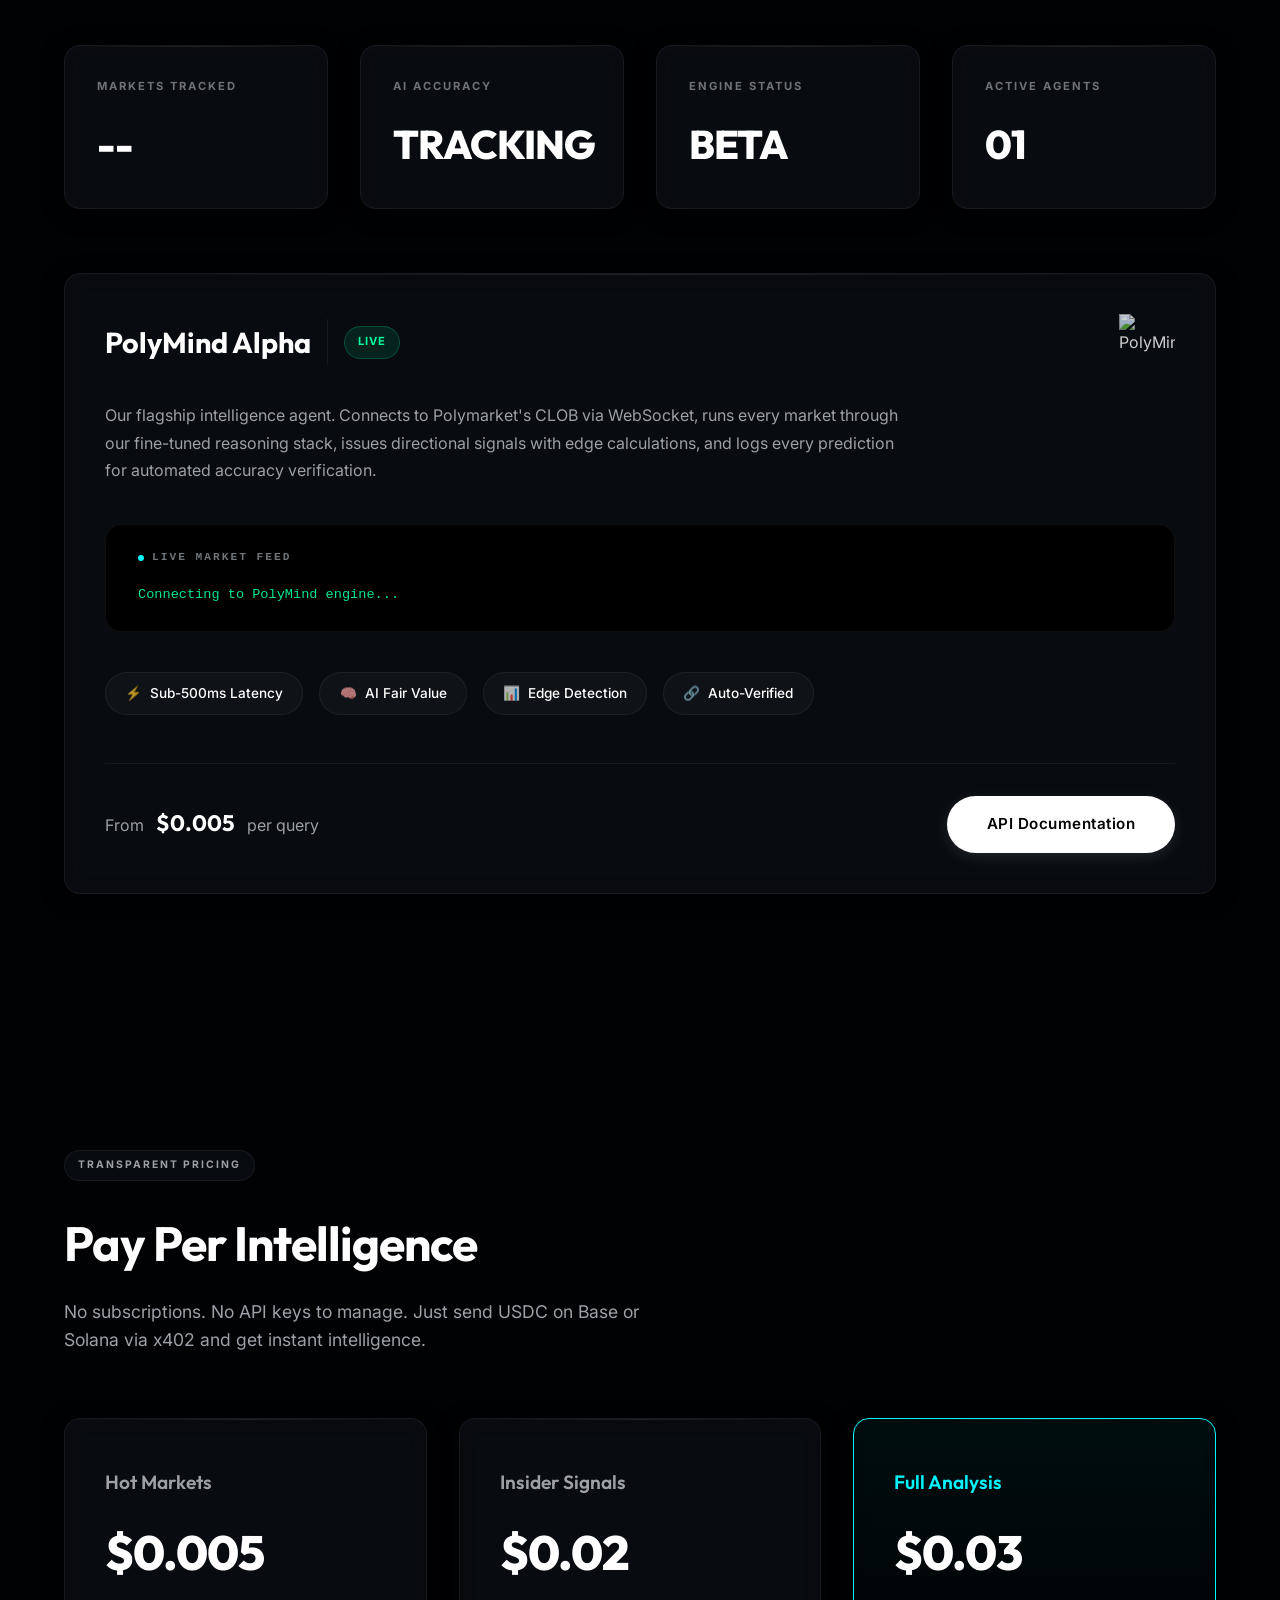
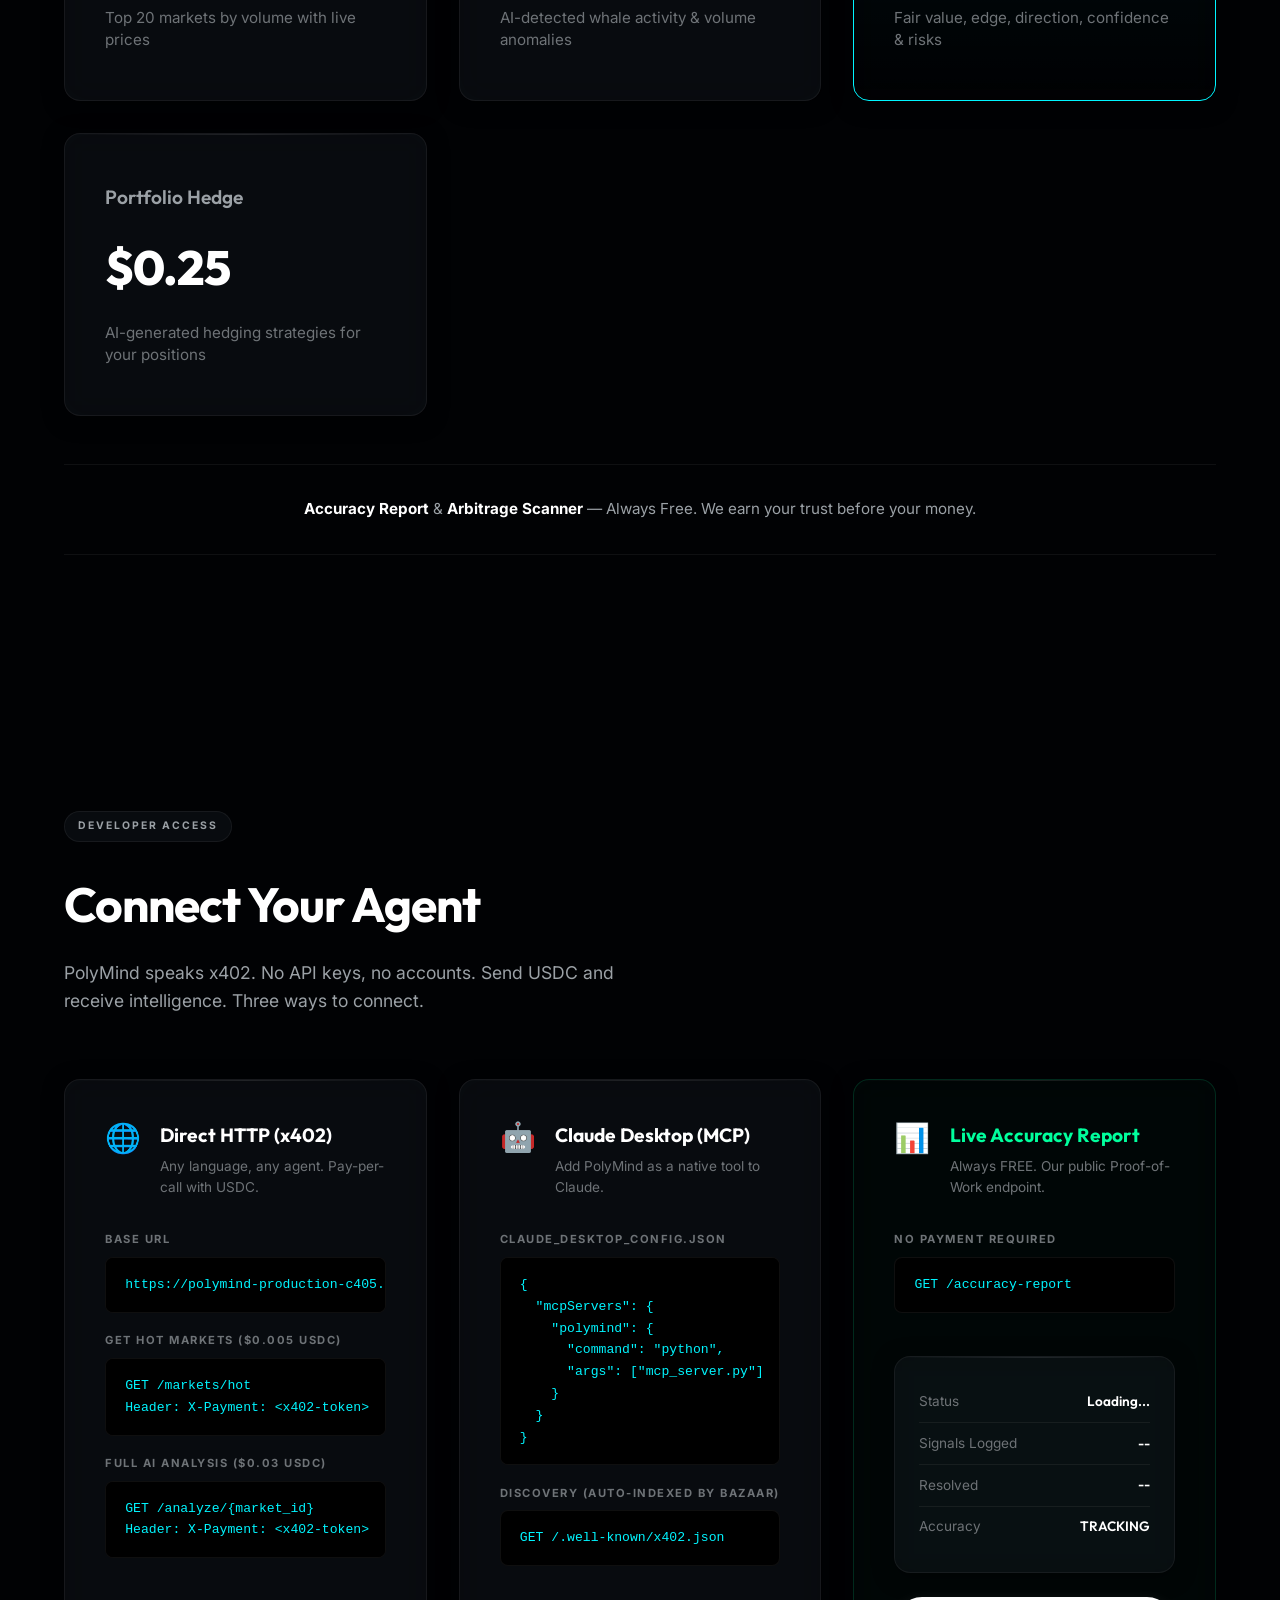
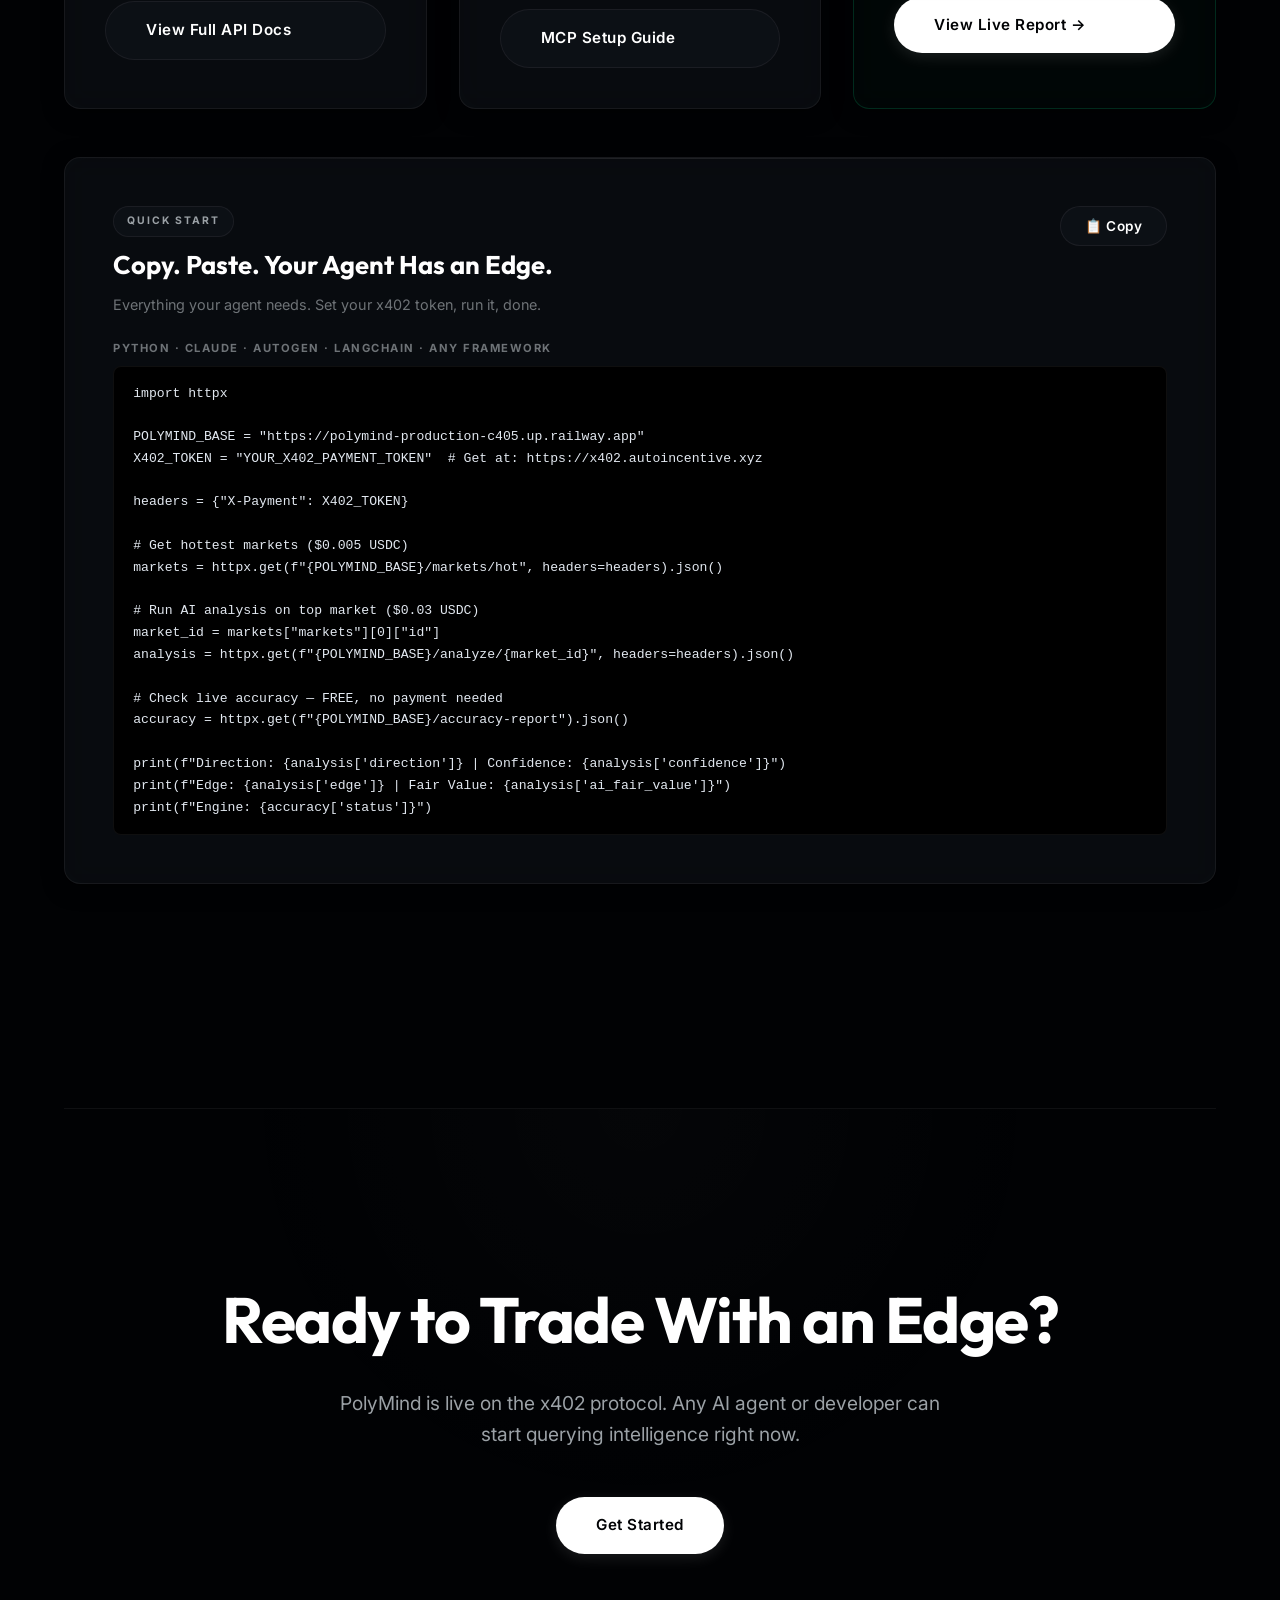
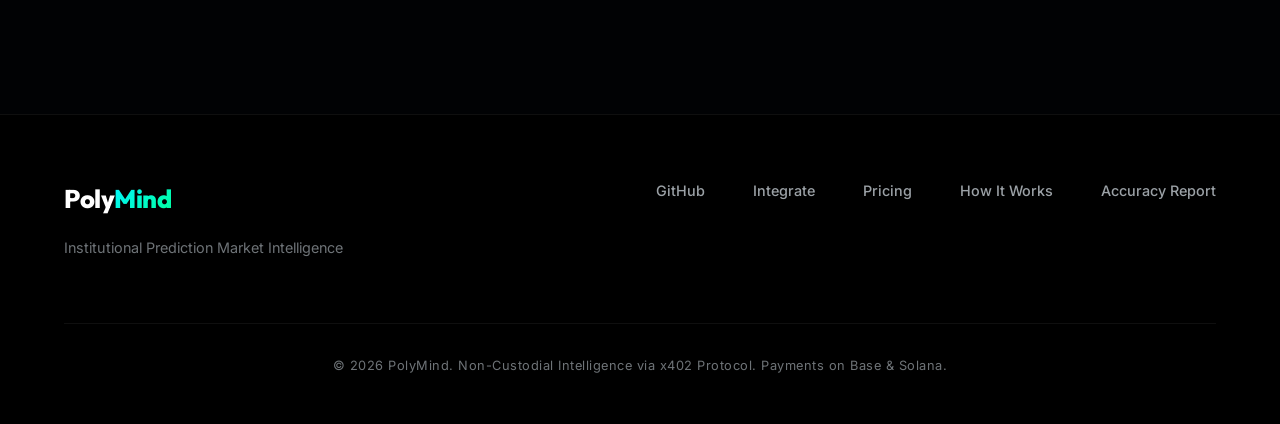
==== commit da5262b1: "V4: Fixed Railway URL, added MCP section, Quick Start snippet with copy button" ====
--- a/index.html
+++ b/index.html
@@ -43,6 +43,7 @@
                 <a href="#why-us">Why Us</a>
                 <a href="#live-dashboard">Live Data</a>
                 <a href="#pricing">Pricing</a>
+                <a href="#integrate">Integrate</a>
             </div>
             <div class="status-badge">
                 <span class="dot"></span> System: <span id="network-status">OPERATIONAL</span>
@@ -220,6 +221,132 @@
             </div>
         </section>
 
+        <!-- INTEGRATE / MCP SECTION -->
+        <section class="section" id="integrate">
+            <div class="section-tag">DEVELOPER ACCESS</div>
+            <h2>Connect Your Agent</h2>
+            <p class="section-sub">PolyMind speaks x402. No API keys, no accounts. Send USDC and receive intelligence.
+                Three ways to connect.</p>
+
+            <div class="integrate-grid">
+                <!-- Direct HTTP -->
+                <div class="integrate-card glass">
+                    <div class="integrate-header">
+                        <div class="integrate-icon">🌐</div>
+                        <div>
+                            <h4>Direct HTTP (x402)</h4>
+                            <p class="integrate-sub">Any language, any agent. Pay-per-call with USDC.</p>
+                        </div>
+                    </div>
+                    <div class="code-block">
+                        <div class="code-label">Base URL</div>
+                        <pre><code>https://polymind-production-c405.up.railway.app</code></pre>
+                    </div>
+                    <div class="code-block">
+                        <div class="code-label">Get Hot Markets ($0.005 USDC)</div>
+                        <pre><code>GET /markets/hot
+Header: X-Payment: &lt;x402-token&gt;</code></pre>
+                    </div>
+                    <div class="code-block">
+                        <div class="code-label">Full AI Analysis ($0.03 USDC)</div>
+                        <pre><code>GET /analyze/{market_id}
+Header: X-Payment: &lt;x402-token&gt;</code></pre>
+                    </div>
+                    <a href="https://github.com/HikariDavid/PolyMind" target="_blank" class="btn secondary"
+                        style="margin-top:1.5rem">View Full API Docs</a>
+                </div>
+
+                <!-- MCP -->
+                <div class="integrate-card glass">
+                    <div class="integrate-header">
+                        <div class="integrate-icon">🤖</div>
+                        <div>
+                            <h4>Claude Desktop (MCP)</h4>
+                            <p class="integrate-sub">Add PolyMind as a native tool to Claude.</p>
+                        </div>
+                    </div>
+                    <div class="code-block">
+                        <div class="code-label">claude_desktop_config.json</div>
+                        <pre><code>{
+  "mcpServers": {
+    "polymind": {
+      "command": "python",
+      "args": ["mcp_server.py"]
+    }
+  }
+}</code></pre>
+                    </div>
+                    <div class="code-block">
+                        <div class="code-label">Discovery (Auto-Indexed by Bazaar)</div>
+                        <pre><code>GET /.well-known/x402.json</code></pre>
+                    </div>
+                    <a href="https://github.com/HikariDavid/PolyMind" target="_blank" class="btn secondary"
+                        style="margin-top:1.5rem">MCP Setup Guide</a>
+                </div>
+
+                <!-- Accuracy Report (Free) -->
+                <div class="integrate-card glass featured-integrate">
+                    <div class="integrate-header">
+                        <div class="integrate-icon">📊</div>
+                        <div>
+                            <h4>Live Accuracy Report</h4>
+                            <p class="integrate-sub">Always FREE. Our public Proof-of-Work endpoint.</p>
+                        </div>
+                    </div>
+                    <div class="code-block">
+                        <div class="code-label">No payment required</div>
+                        <pre><code>GET /accuracy-report</code></pre>
+                    </div>
+                    <div class="accuracy-live glass" id="accuracy-live-block">
+                        <div class="acc-row"><span>Status</span><span id="acc-status">Loading...</span></div>
+                        <div class="acc-row"><span>Signals Logged</span><span id="acc-total">--</span></div>
+                        <div class="acc-row"><span>Resolved</span><span id="acc-resolved">--</span></div>
+                        <div class="acc-row"><span>Accuracy</span><span id="acc-rate">TRACKING</span></div>
+                    </div>
+                    <a href="https://polymind-production-c405.up.railway.app/accuracy-report" target="_blank"
+                        class="btn primary" style="margin-top:1.5rem">View Live Report &rarr;</a>
+                </div>
+            </div>
+
+            <!-- QUICK START -->
+            <div class="quickstart-block glass" style="margin-top:3rem">
+                <div class="quickstart-header">
+                    <div>
+                        <div class="section-tag" style="display:inline-block;margin-bottom:0.5rem">QUICK START</div>
+                        <h3
+                            style="font-family:'Outfit',sans-serif;font-size:1.6rem;font-weight:700;margin-bottom:0.4rem">
+                            Copy. Paste. Your Agent Has an Edge.</h3>
+                        <p style="color:var(--text-tertiary);font-size:0.9rem">Everything your agent needs. Set your
+                            x402 token, run it, done.</p>
+                    </div>
+                    <button class="copy-btn" onclick="copyQuickStart()" id="copy-btn">📋 Copy</button>
+                </div>
+                <div class="code-block" style="margin-top:1.5rem;margin-bottom:0">
+                    <div class="code-label">Python · Claude · AutoGen · LangChain · any framework</div>
+                    <pre id="quickstart-code"><code>import httpx
+
+POLYMIND_BASE = "https://polymind-production-c405.up.railway.app"
+X402_TOKEN = "YOUR_X402_PAYMENT_TOKEN"  # Get at: https://x402.autoincentive.xyz
+
+headers = {"X-Payment": X402_TOKEN}
+
+# Get hottest markets ($0.005 USDC)
+markets = httpx.get(f"{POLYMIND_BASE}/markets/hot", headers=headers).json()
+
+# Run AI analysis on top market ($0.03 USDC)
+market_id = markets["markets"][0]["id"]
+analysis = httpx.get(f"{POLYMIND_BASE}/analyze/{market_id}", headers=headers).json()
+
+# Check live accuracy — FREE, no payment needed
+accuracy = httpx.get(f"{POLYMIND_BASE}/accuracy-report").json()
+
+print(f"Direction: {analysis['direction']} | Confidence: {analysis['confidence']}")
+print(f"Edge: {analysis['edge']} | Fair Value: {analysis['ai_fair_value']}")
+print(f"Engine: {accuracy['status']}")</code></pre>
+                </div>
+            </div>
+        </section>
+
         <!-- CTA -->
         <section class="section cta-section">
             <h2>Ready to Trade With an Edge?</h2>
@@ -239,8 +366,11 @@
             </div>
             <div class="footer-links">
                 <a href="https://github.com/HikariDavid/PolyMind" target="_blank">GitHub</a>
+                <a href="#integrate">Integrate</a>
                 <a href="#pricing">Pricing</a>
                 <a href="#how-it-works">How It Works</a>
+                <a href="https://polymind-production-c405.up.railway.app/accuracy-report" target="_blank">Accuracy
+                    Report</a>
             </div>
         </div>
         <div class="footer-bottom">
--- a/styles.css
+++ b/styles.css
@@ -813,4 +813,47 @@
         gap: 1.5rem;
         align-items: flex-start;
     }
-}+}
+/* === INTEGRATE SECTION === */
+.integrate-grid { display: grid; grid-template-columns: repeat(auto-fit, minmax(320px, 1fr)); gap: 2rem; }
+.integrate-card { display: flex; flex-direction: column; }
+.integrate-header { display: flex; align-items: flex-start; gap: 1.2rem; margin-bottom: 2rem; }
+.integrate-icon { font-size: 1.8rem; line-height: 1; flex-shrink: 0; margin-top: 0.2rem; }
+.integrate-header h4 { font-family: 'Outfit', sans-serif; font-size: 1.2rem; font-weight: 700; margin-bottom: 0.3rem; }
+.integrate-sub { color: var(--text-tertiary); font-size: 0.85rem; }
+
+.code-block { margin-bottom: 1.2rem; }
+.code-label { font-size: 0.7rem; font-weight: 700; letter-spacing: 1.5px; text-transform: uppercase; color: var(--text-tertiary); margin-bottom: 0.5rem; }
+.code-block pre { background: #000; border: 1px solid var(--border-light); border-radius: var(--radius-sm); padding: 1rem 1.2rem; overflow-x: auto; }
+.code-block code { font-family: 'JetBrains Mono', 'Fira Code', monospace; font-size: 0.82rem; color: var(--accent-main); white-space: pre; }
+
+.featured-integrate { border-color: rgba(0, 255, 157, 0.15); background: rgba(0, 255, 157, 0.02); }
+.featured-integrate h4 { color: var(--accent-alt); }
+
+.accuracy-live { padding: 1.5rem; border-radius: var(--radius-md); margin-top: 1.5rem; }
+.acc-row { display: flex; justify-content: space-between; padding: 0.6rem 0; border-bottom: 1px solid var(--border-light); font-size: 0.85rem; }
+.acc-row:last-child { border-bottom: none; }
+.acc-row span:first-child { color: var(--text-tertiary); }
+.acc-row span:last-child { color: var(--text-primary); font-weight: 600; font-family: 'Outfit', sans-serif; }
+
+/* === QUICK START === */
+.quickstart-block { padding: 3rem; }
+.quickstart-header { display: flex; justify-content: space-between; align-items: flex-start; gap: 2rem; }
+.copy-btn {
+    flex-shrink: 0;
+    background: var(--surface-1);
+    border: 1px solid var(--border-light);
+    color: var(--text-primary);
+    font-family: 'Inter', sans-serif;
+    font-size: 0.85rem;
+    font-weight: 600;
+    padding: 0.7rem 1.5rem;
+    border-radius: 100px;
+    cursor: pointer;
+    transition: all 0.2s ease;
+    letter-spacing: 0.5px;
+}
+.copy-btn:hover { border-color: var(--accent-main); color: var(--accent-main); }
+.copy-btn.copied { background: rgba(0, 255, 157, 0.1); border-color: var(--accent-alt); color: var(--accent-alt); }
+#quickstart-code code { color: #e2e8f0; }
+#quickstart-code code .comment { color: var(--text-tertiary); }
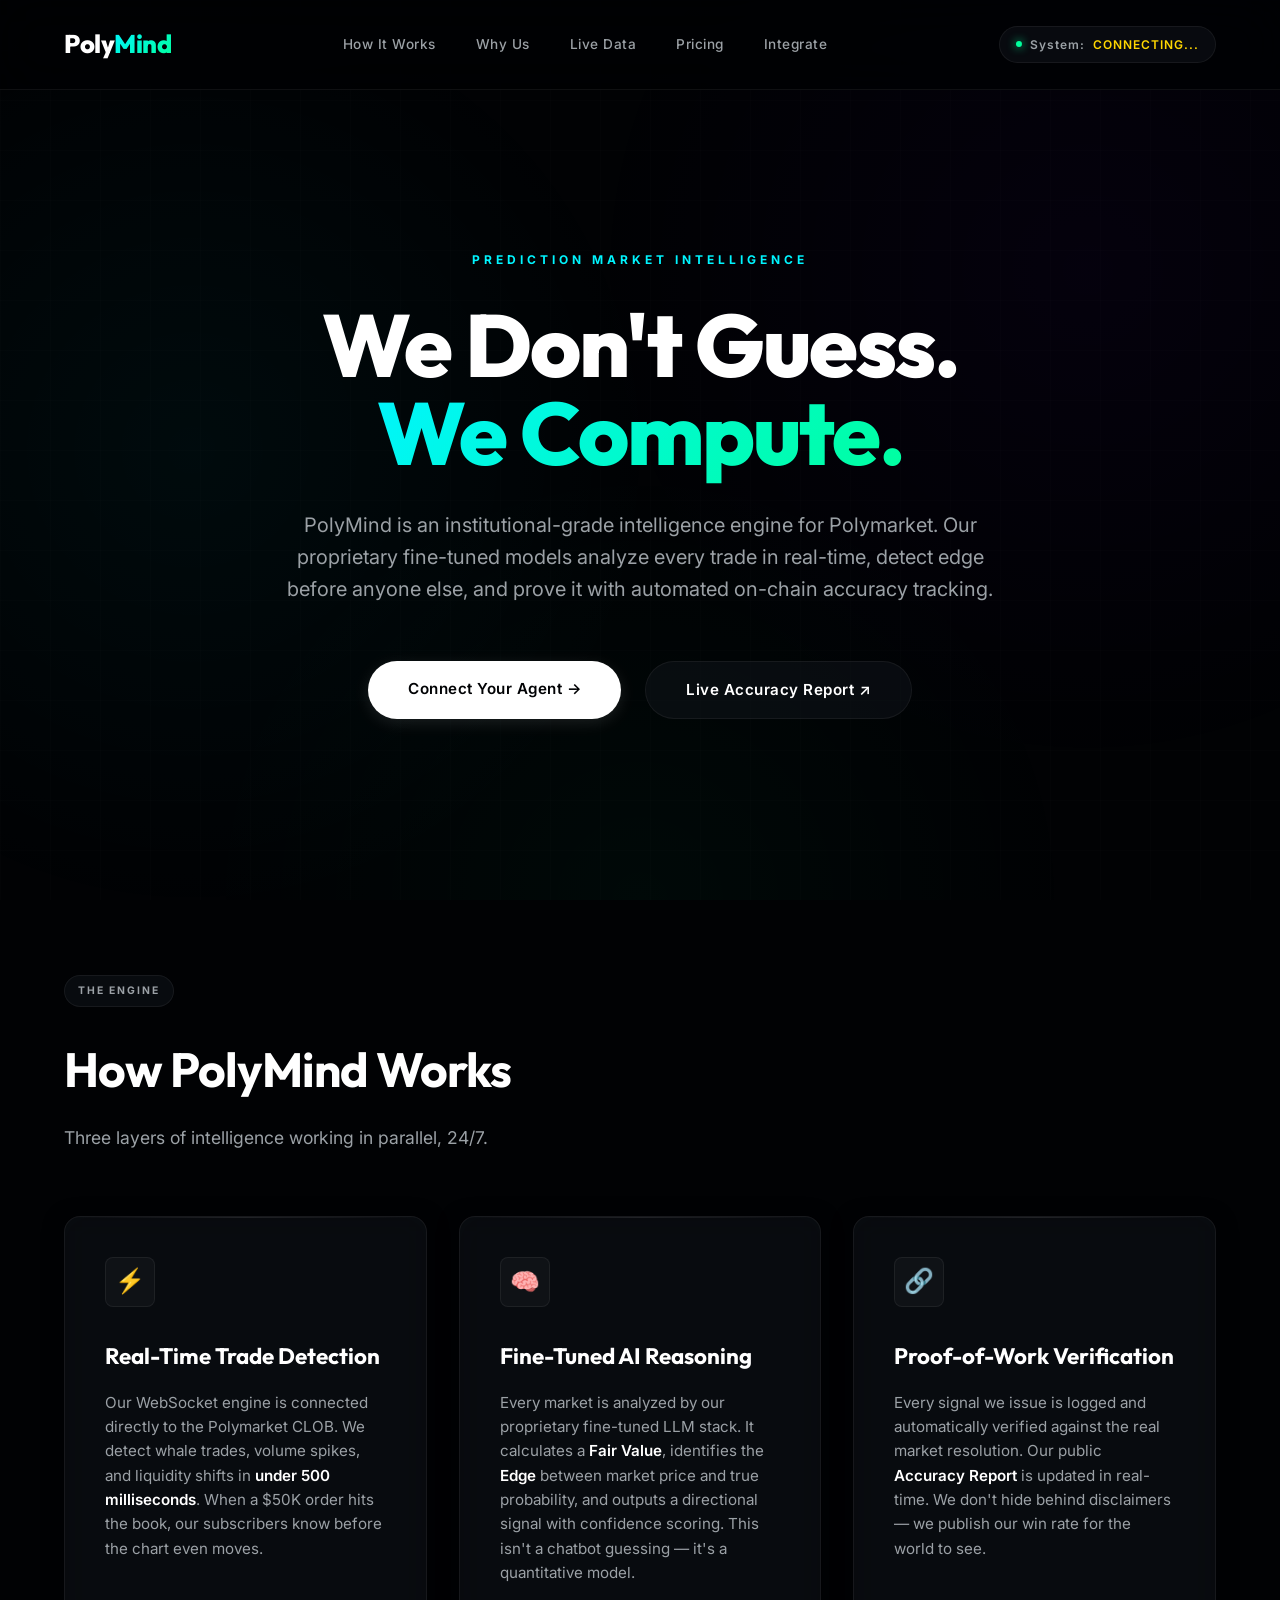
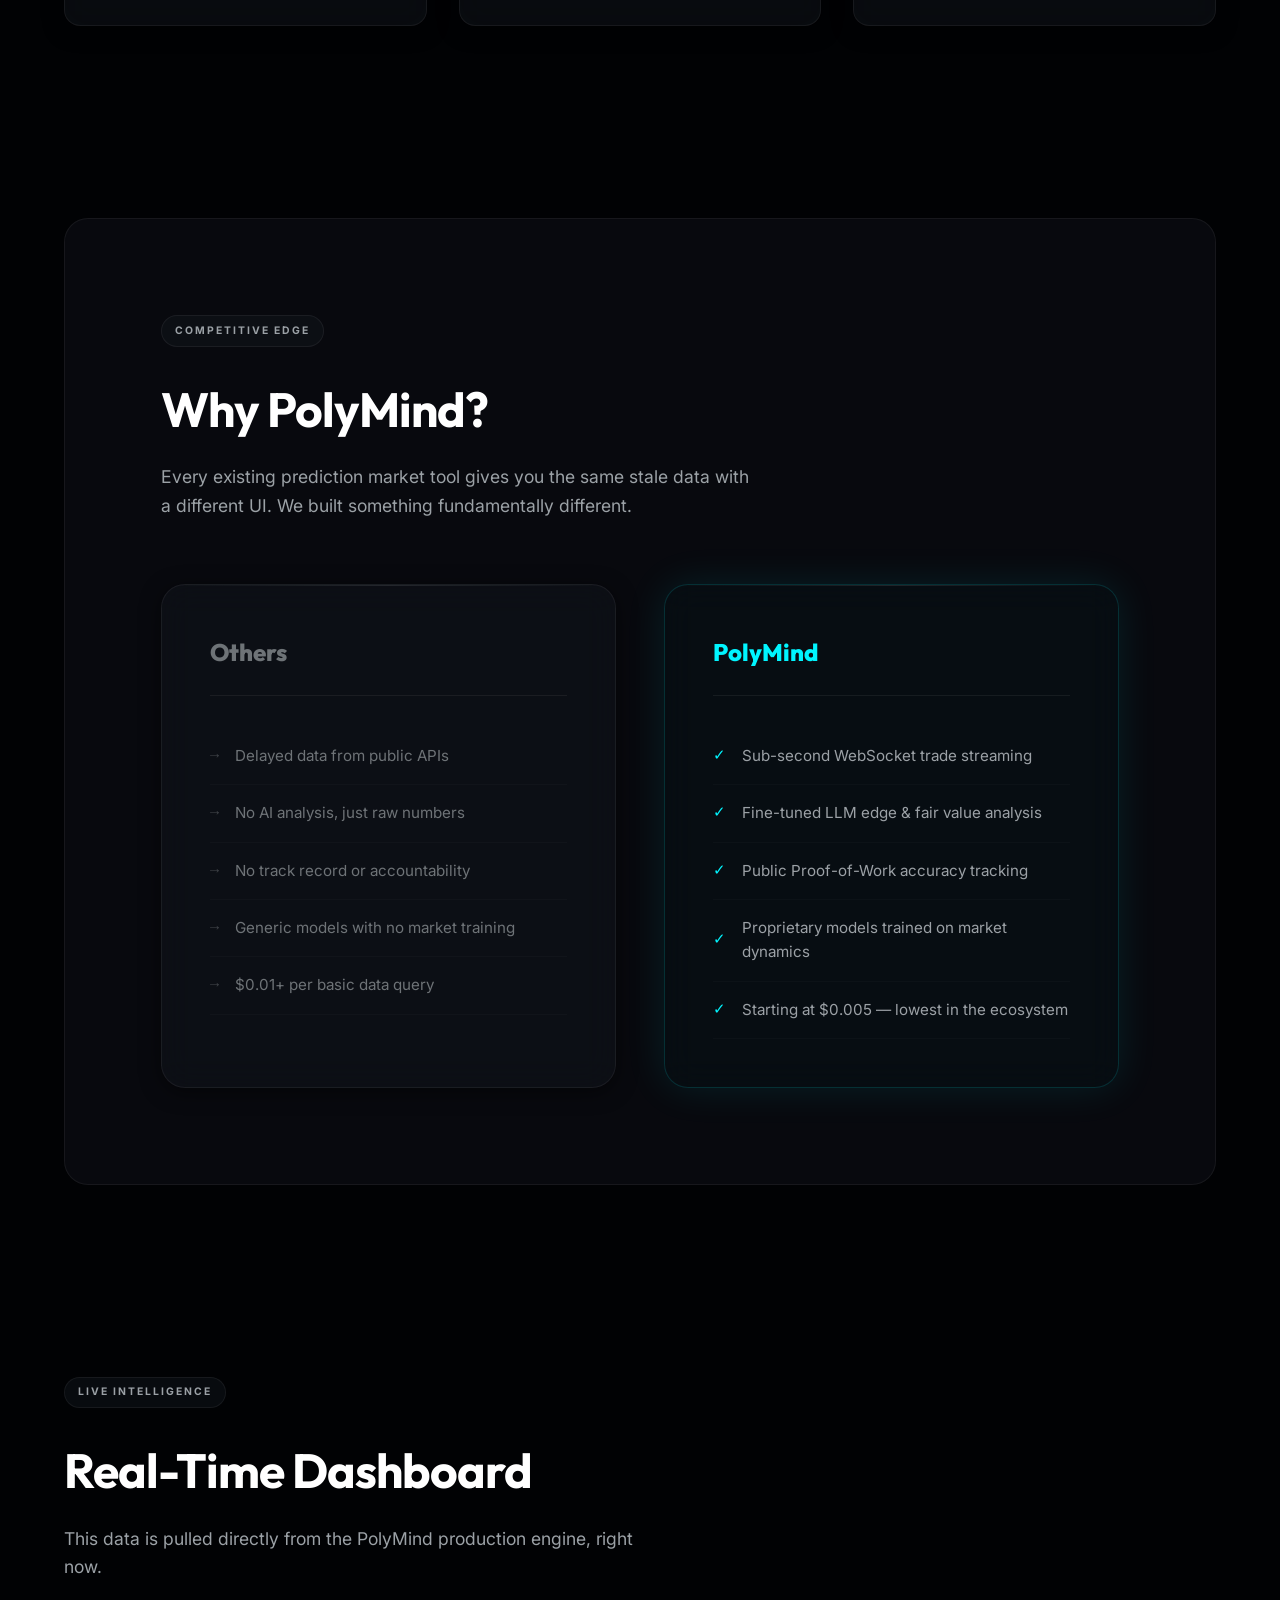
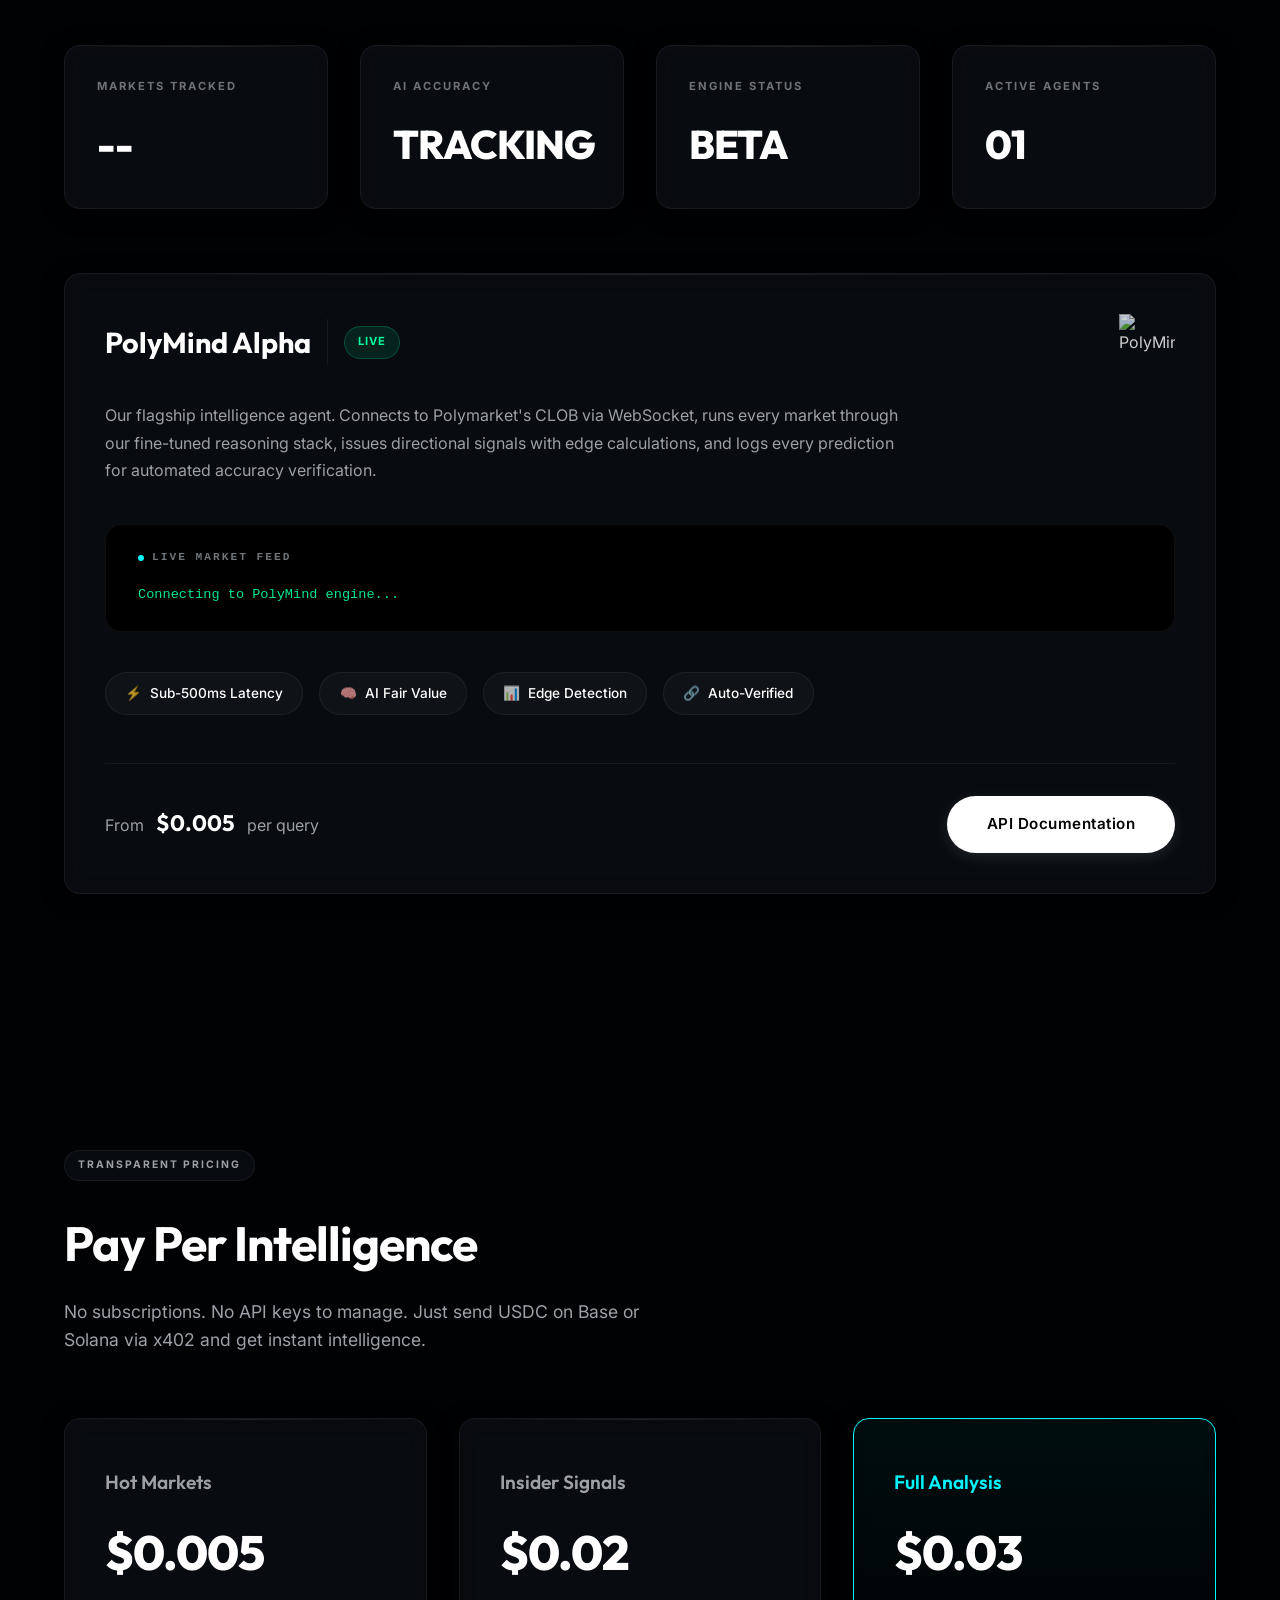
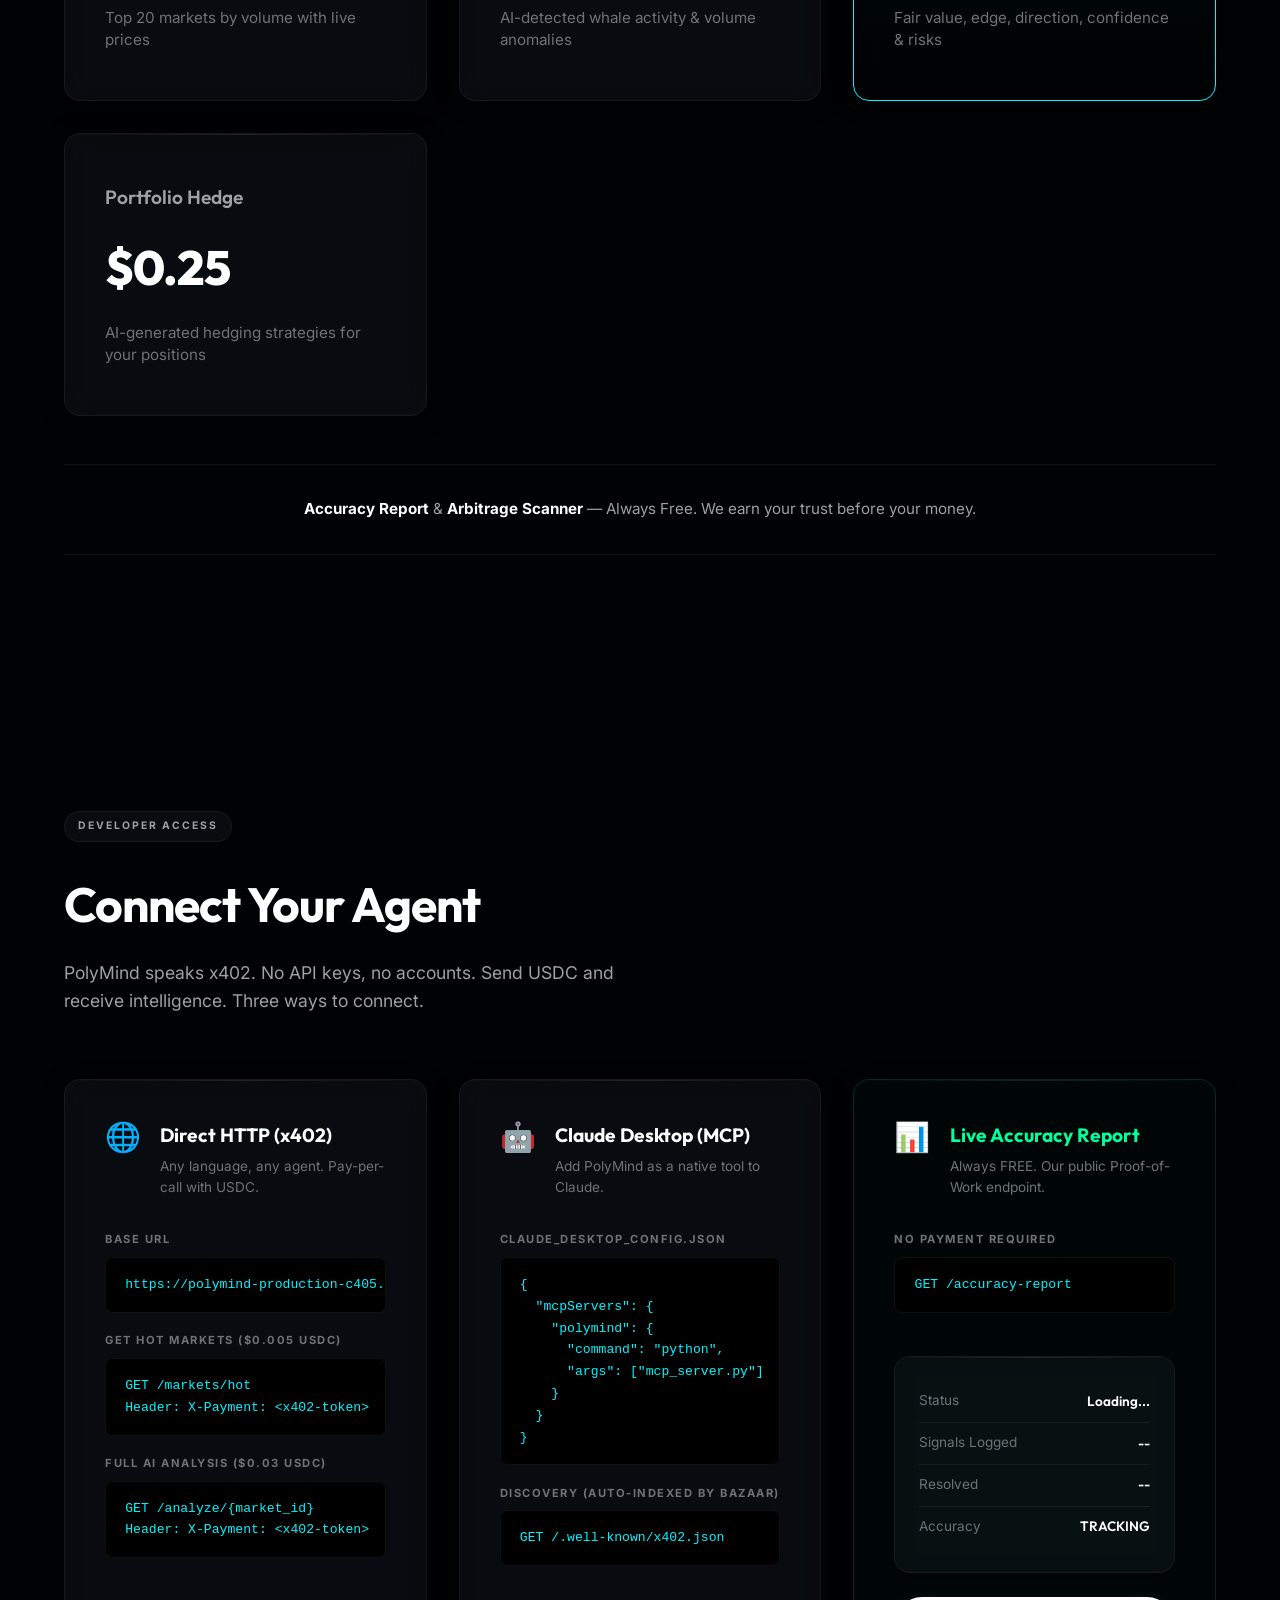
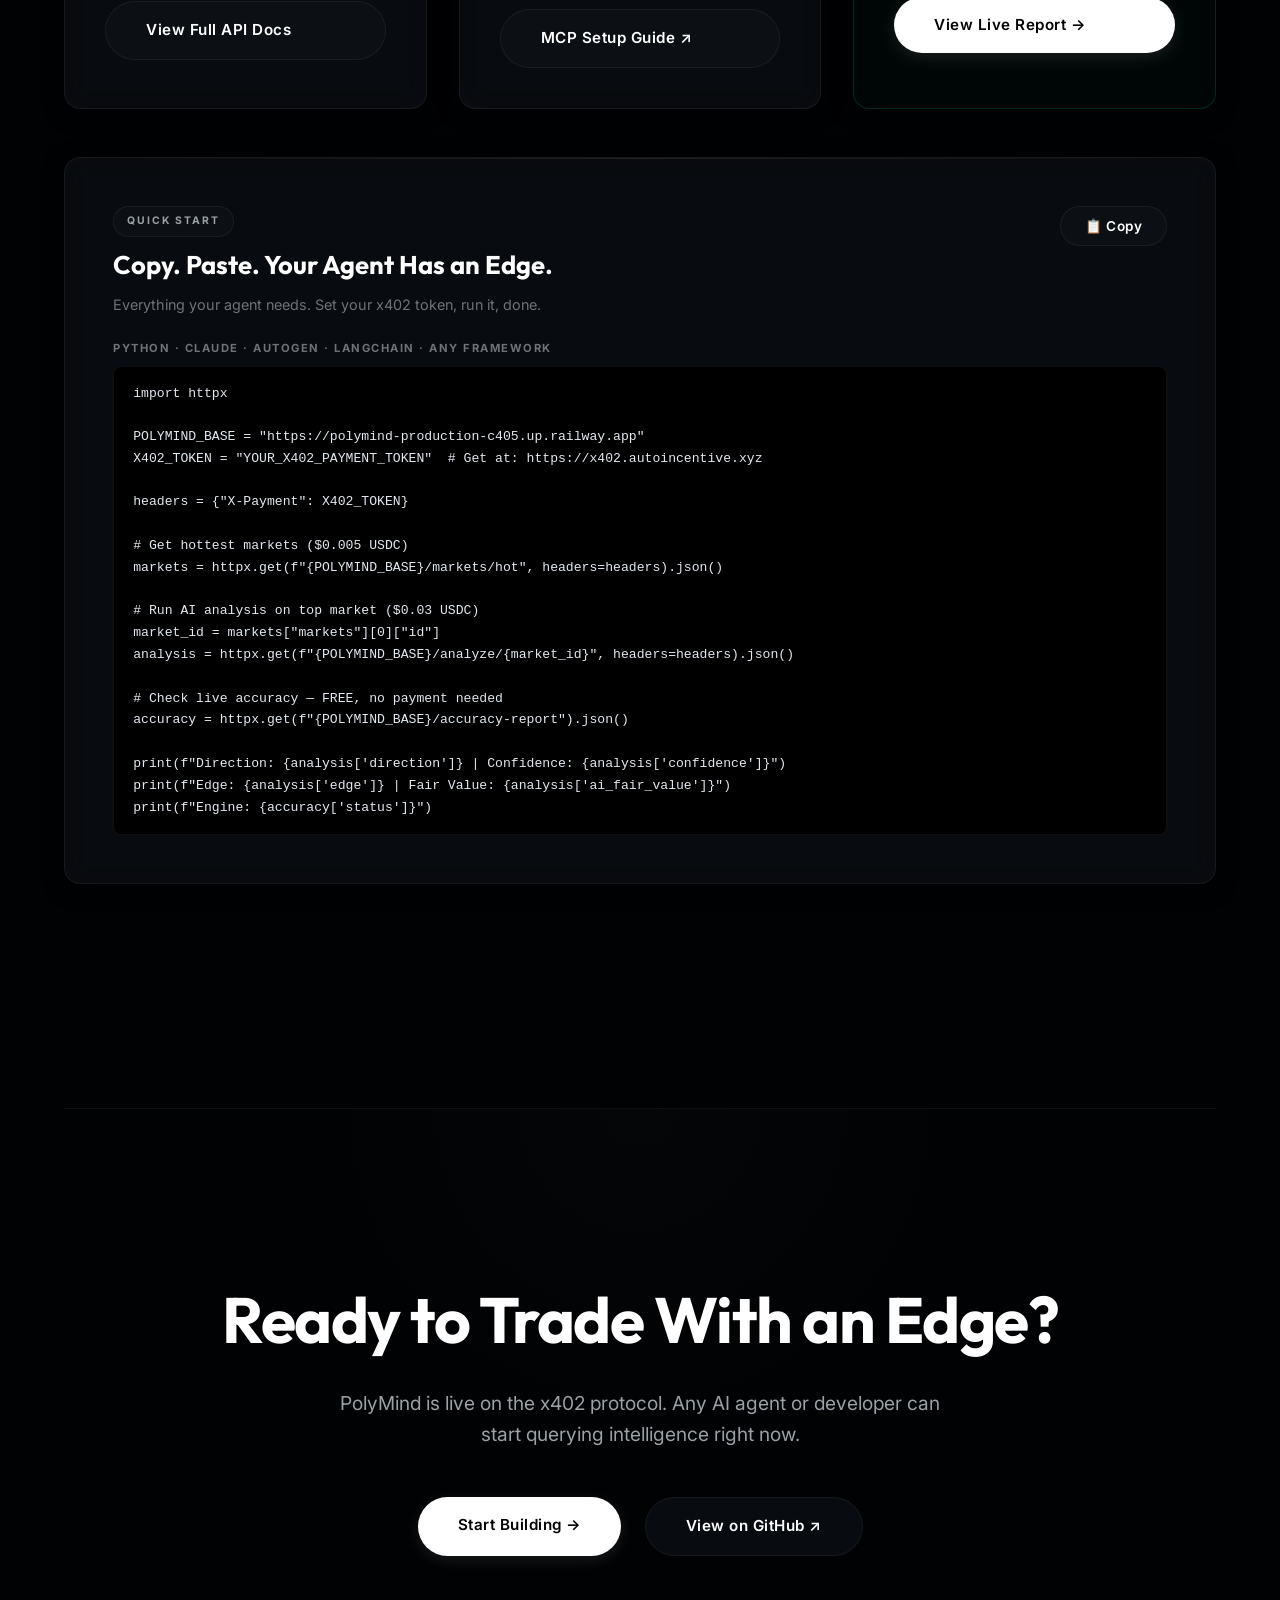
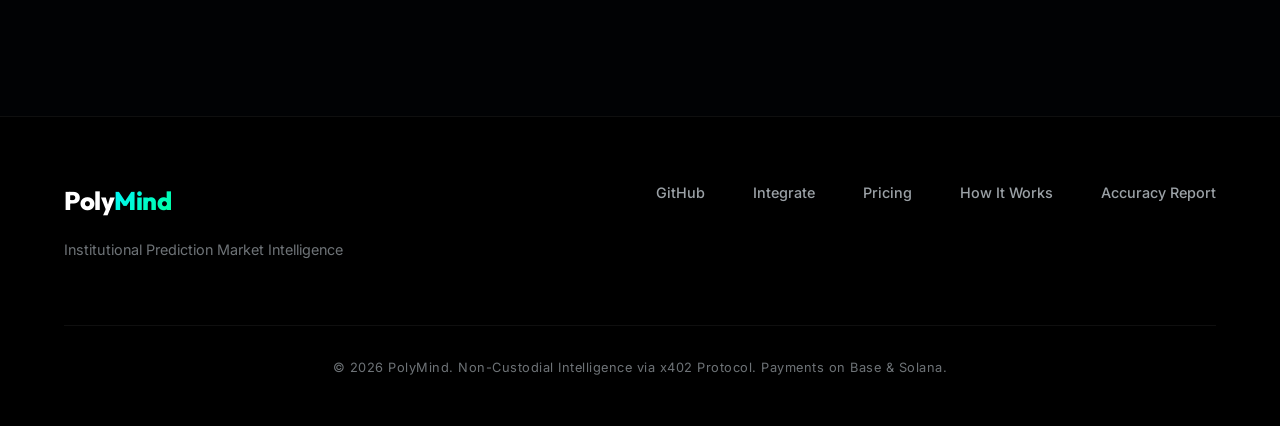
==== commit 381edea2: "V5: Fixed private GitHub links, added robots.txt + sitemap + JSON-LD for agent SEO" ====
--- a/index.html
+++ b/index.html
@@ -4,25 +4,54 @@
 <head>
     <meta charset="UTF-8">
     <meta name="viewport" content="width=device-width, initial-scale=1.0">
-    <title>PolyMind | Institutional Prediction Market Intelligence</title>
+    <title>PolyMind | Real-Time Polymarket AI Intelligence API</title>
     <meta name="description"
-        content="PolyMind delivers sub-second prediction market intelligence powered by proprietary fine-tuned LLMs. Real-time edge detection, automated accuracy verification, and non-custodial payments via x402.">
-
-    <!-- Open Graph / Facebook -->
+        content="PolyMind delivers sub-second Polymarket intelligence via proprietary AI reasoning. Real-time WebSocket trade detection, edge calculation, automated accuracy verification, and non-custodial x402 payments on Base and Solana.">
+    <meta name="keywords"
+        content="Polymarket API, prediction market intelligence, AI trading signals, x402, edge detection, fair value, Polymarket analytics, AI agents, MCP server">
+    <meta name="robots" content="index, follow">
+    <link rel="canonical" href="https://vibehall.online/">
+
+    <!-- Open Graph -->
     <meta property="og:type" content="website">
     <meta property="og:url" content="https://vibehall.online/">
-    <meta property="og:title" content="PolyMind | Institutional Prediction Market Intelligence">
+    <meta property="og:title" content="PolyMind | Real-Time Polymarket AI Intelligence API">
     <meta property="og:description"
-        content="PolyMind delivers sub-second prediction market intelligence powered by proprietary fine-tuned LLMs.">
+        content="Sub-second Polymarket intelligence. AI fair value, edge detection, and whale signal alerts. Pay-per-query via x402 on Base & Solana. Starting at $0.005.">
     <meta property="og:image" content="https://vibehall.online/og-image.png">
-
-    <!-- Twitter -->
+    <meta property="og:site_name" content="PolyMind">
+
+    <!-- Twitter Card -->
     <meta property="twitter:card" content="summary_large_image">
     <meta property="twitter:url" content="https://vibehall.online/">
-    <meta property="twitter:title" content="PolyMind | Institutional Prediction Market Intelligence">
+    <meta property="twitter:title" content="PolyMind | Real-Time Polymarket AI Intelligence">
     <meta property="twitter:description"
-        content="PolyMind delivers sub-second prediction market intelligence powered by proprietary fine-tuned LLMs.">
+        content="Sub-second Polymarket intelligence. AI edge detection, fair value, and accuracy-verified signals via x402.">
     <meta property="twitter:image" content="https://vibehall.online/og-image.png">
+    <meta name="twitter:creator" content="@KisekiHikari">
+
+    <!-- JSON-LD Structured Data for AI Agents & Search -->
+    <script type="application/ld+json">
+    {
+      "@context": "https://schema.org",
+      "@type": "SoftwareApplication",
+      "name": "PolyMind",
+      "url": "https://vibehall.online",
+      "description": "Institutional-grade prediction market intelligence API for Polymarket. Sub-second trade detection, AI edge and fair value calculation, automated accuracy verification via x402 payments.",
+      "applicationCategory": "FinanceApplication",
+      "offers": {
+        "@type": "Offer",
+        "price": "0.005",
+        "priceCurrency": "USDC",
+        "description": "Pay-per-query via x402 protocol on Base or Solana"
+      },
+      "author": {
+        "@type": "Person",
+        "name": "HikariDavid"
+      },
+      "sameAs": ["https://polymind-production-c405.up.railway.app/docs"]
+    }
+    </script>
     <link rel="stylesheet" href="styles.css">
     <link rel="preconnect" href="https://fonts.googleapis.com">
     <link rel="preconnect" href="https://fonts.gstatic.com" crossorigin>
@@ -60,8 +89,9 @@
                 fine-tuned models analyze every trade in real-time, detect edge before anyone else, and prove it with
                 automated on-chain accuracy tracking.</p>
             <div class="hero-buttons">
-                <a href="https://github.com/HikariDavid/PolyMind" target="_blank" class="btn primary">Read the Docs</a>
-                <a href="#live-dashboard" class="btn secondary">See Live Data &darr;</a>
+                <a href="#integrate" class="btn primary">Connect Your Agent &rarr;</a>
+                <a href="https://polymind-production-c405.up.railway.app/accuracy-report" target="_blank"
+                    class="btn secondary">Live Accuracy Report ↗</a>
             </div>
         </section>
 
@@ -180,7 +210,7 @@
 
                     <div class="agent-footer">
                         <div class="pricing-tag">From <strong>$0.005</strong> per query</div>
-                        <a href="https://github.com/HikariDavid/PolyMind" target="_blank" class="btn primary">API
+                        <a href="https://polymind-production-c405.up.railway.app/docs" target="_blank" class="btn primary">API
                             Documentation</a>
                     </div>
                 </div>
@@ -252,7 +282,7 @@
                         <pre><code>GET /analyze/{market_id}
 Header: X-Payment: &lt;x402-token&gt;</code></pre>
                     </div>
-                    <a href="https://github.com/HikariDavid/PolyMind" target="_blank" class="btn secondary"
+                    <a href="https://polymind-production-c405.up.railway.app/docs" target="_blank" class="btn secondary"
                         style="margin-top:1.5rem">View Full API Docs</a>
                 </div>
 
@@ -280,8 +310,8 @@
                         <div class="code-label">Discovery (Auto-Indexed by Bazaar)</div>
                         <pre><code>GET /.well-known/x402.json</code></pre>
                     </div>
-                    <a href="https://github.com/HikariDavid/PolyMind" target="_blank" class="btn secondary"
-                        style="margin-top:1.5rem">MCP Setup Guide</a>
+                    <a href="https://polymind-production-c405.up.railway.app/docs" target="_blank"
+                        class="btn secondary" style="margin-top:1.5rem">MCP Setup Guide ↗</a>
                 </div>
 
                 <!-- Accuracy Report (Free) -->
@@ -353,7 +383,9 @@
             <p class="section-sub">PolyMind is live on the x402 protocol. Any AI agent or developer can start querying
                 intelligence right now.</p>
             <div class="hero-buttons">
-                <a href="https://github.com/HikariDavid/PolyMind" target="_blank" class="btn primary">Get Started</a>
+                <a href="#integrate" class="btn primary">Start Building &rarr;</a>
+                <a href="https://polymind-production-c405.up.railway.app/docs" target="_blank" class="btn secondary">View on GitHub
+                    ↗</a>
             </div>
         </section>
     </main>
@@ -365,7 +397,7 @@
                 <p>Institutional Prediction Market Intelligence</p>
             </div>
             <div class="footer-links">
-                <a href="https://github.com/HikariDavid/PolyMind" target="_blank">GitHub</a>
+                <a href="https://polymind-production-c405.up.railway.app/docs" target="_blank">GitHub</a>
                 <a href="#integrate">Integrate</a>
                 <a href="#pricing">Pricing</a>
                 <a href="#how-it-works">How It Works</a>
@@ -381,4 +413,4 @@
     <script src="app.js"></script>
 </body>
 
-</html>+</html>
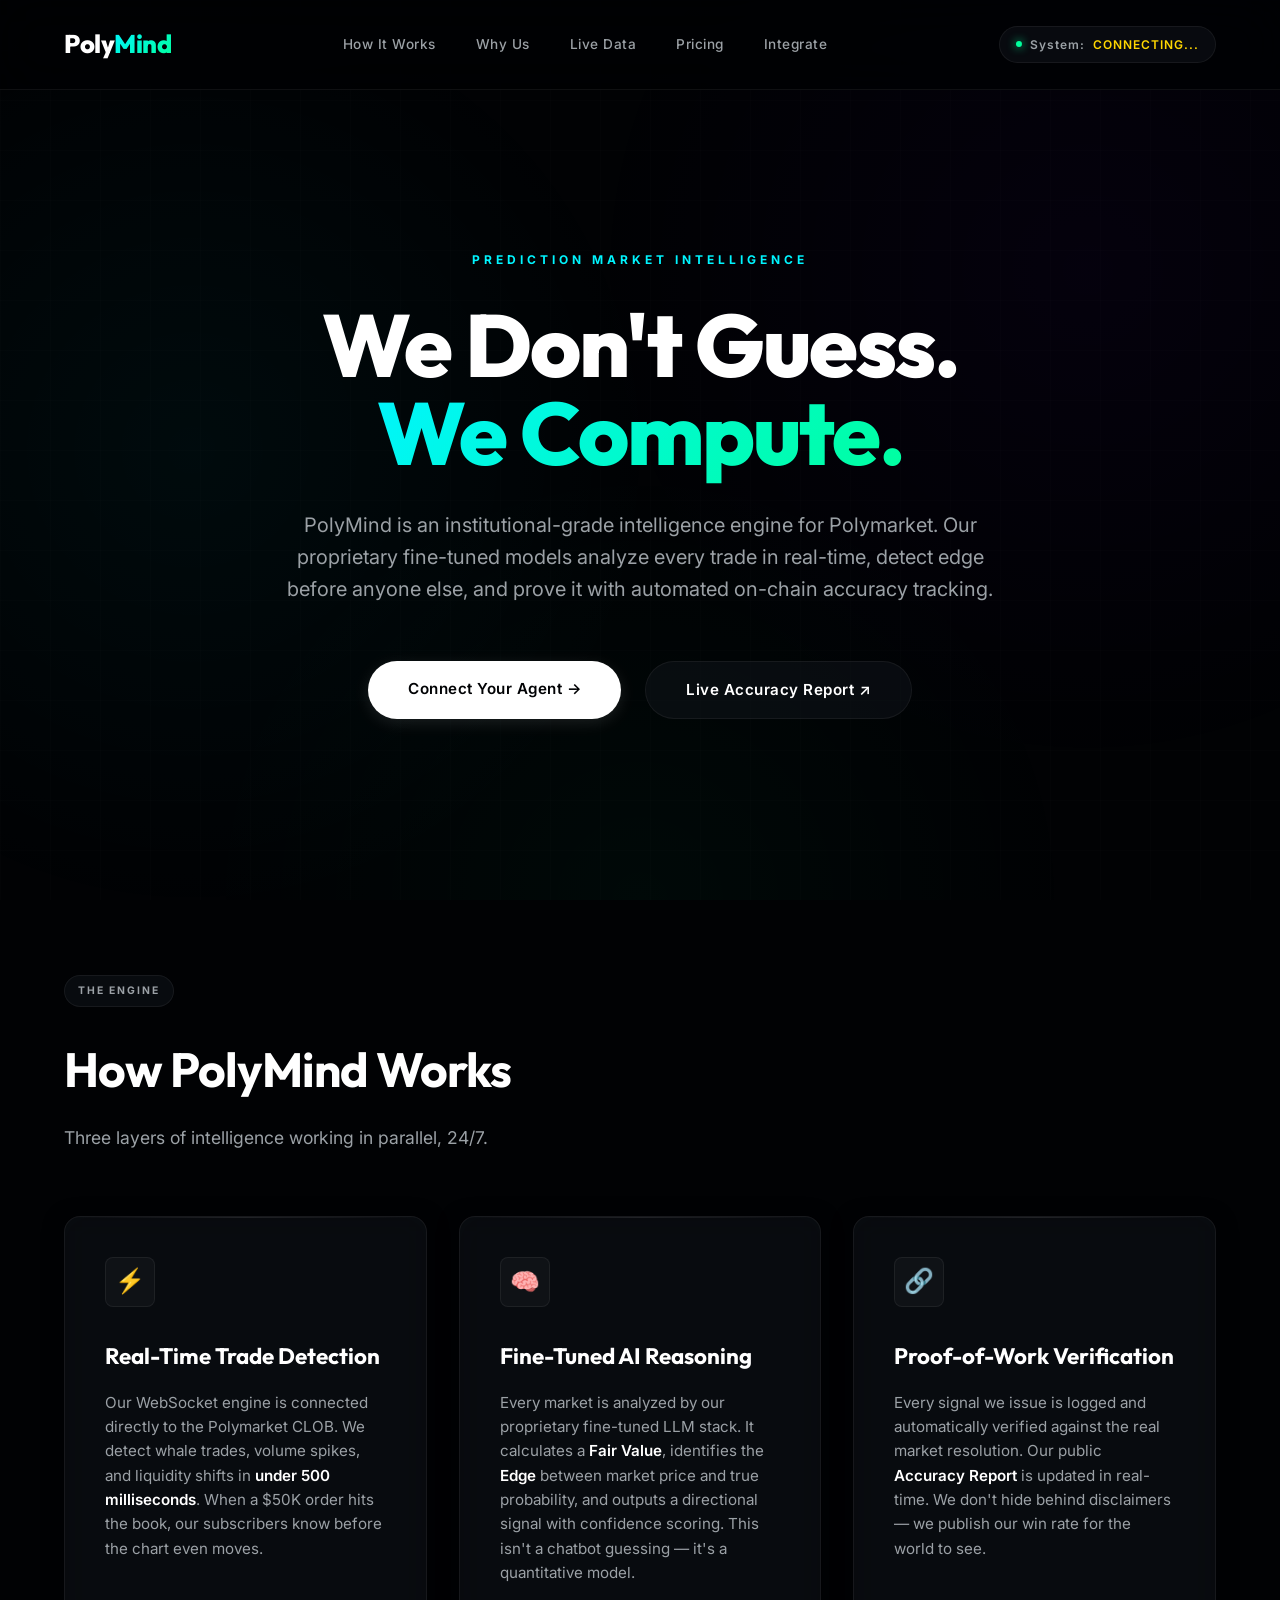
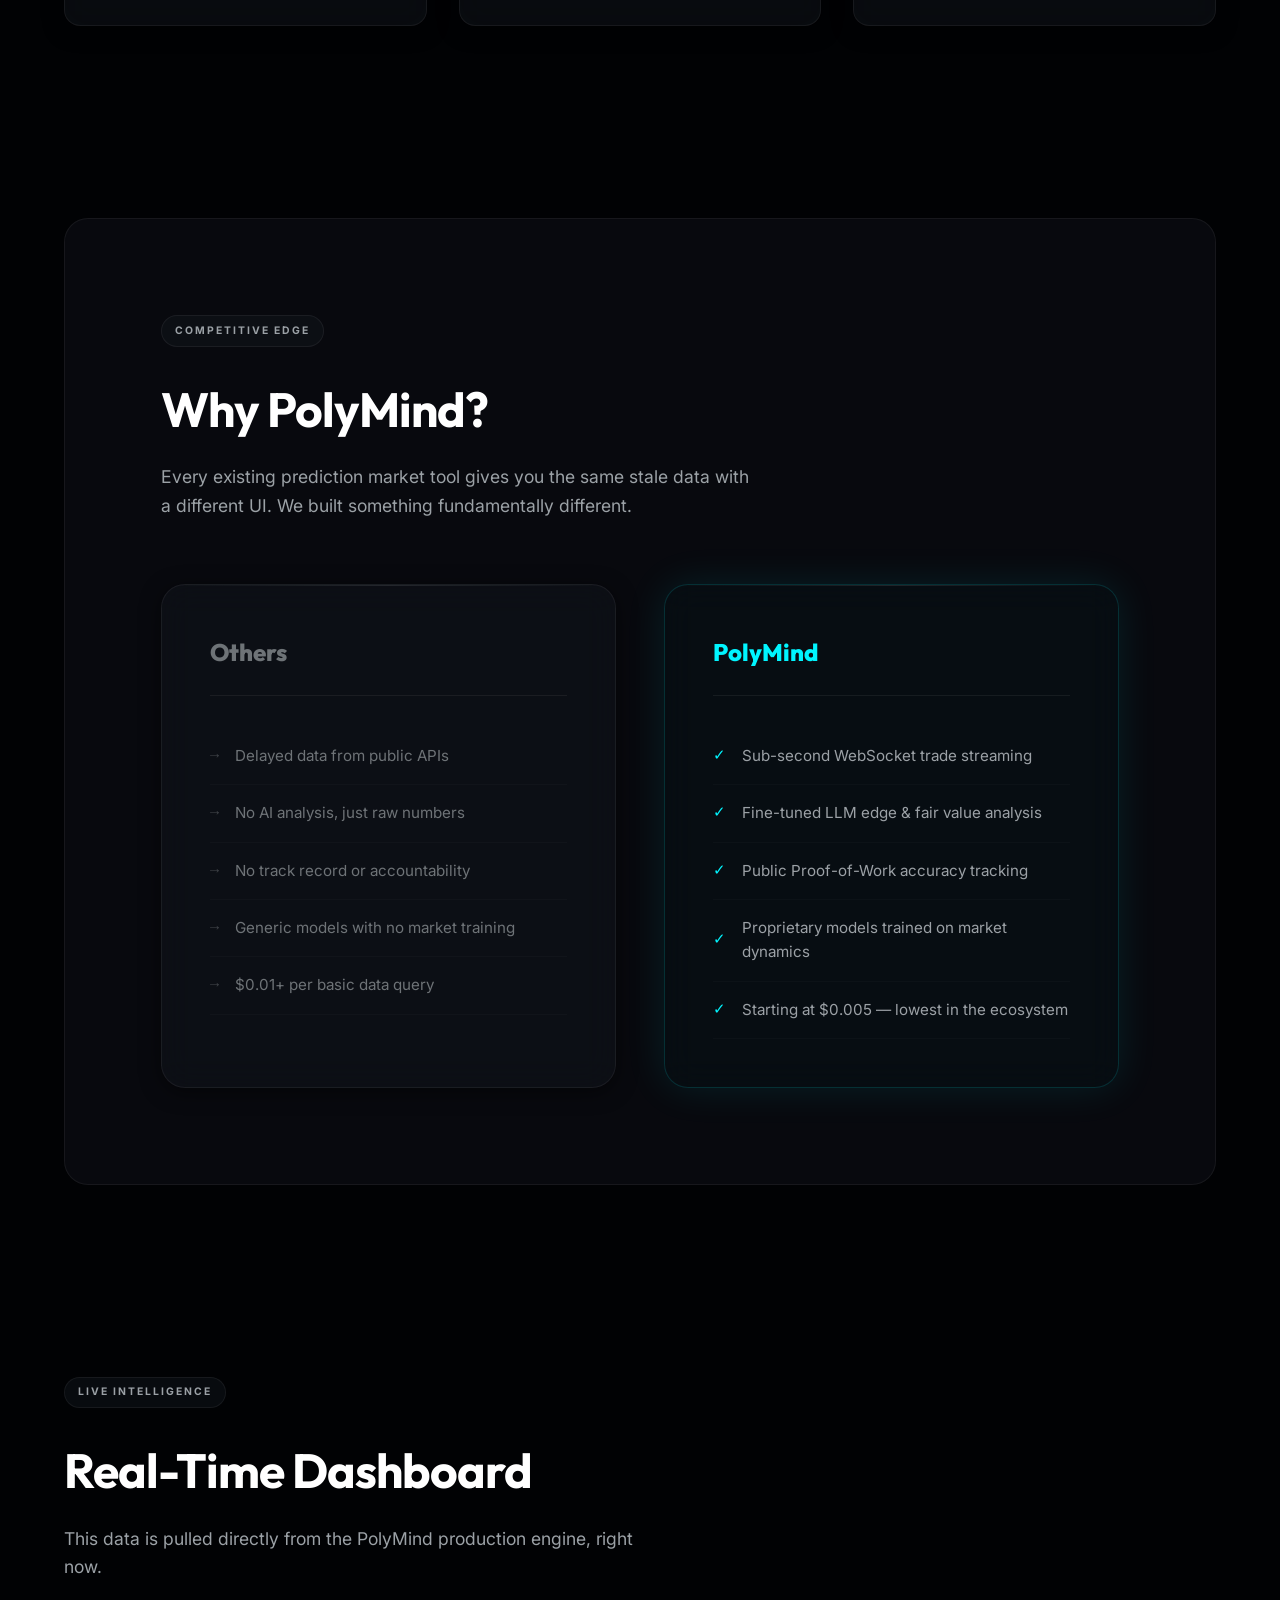
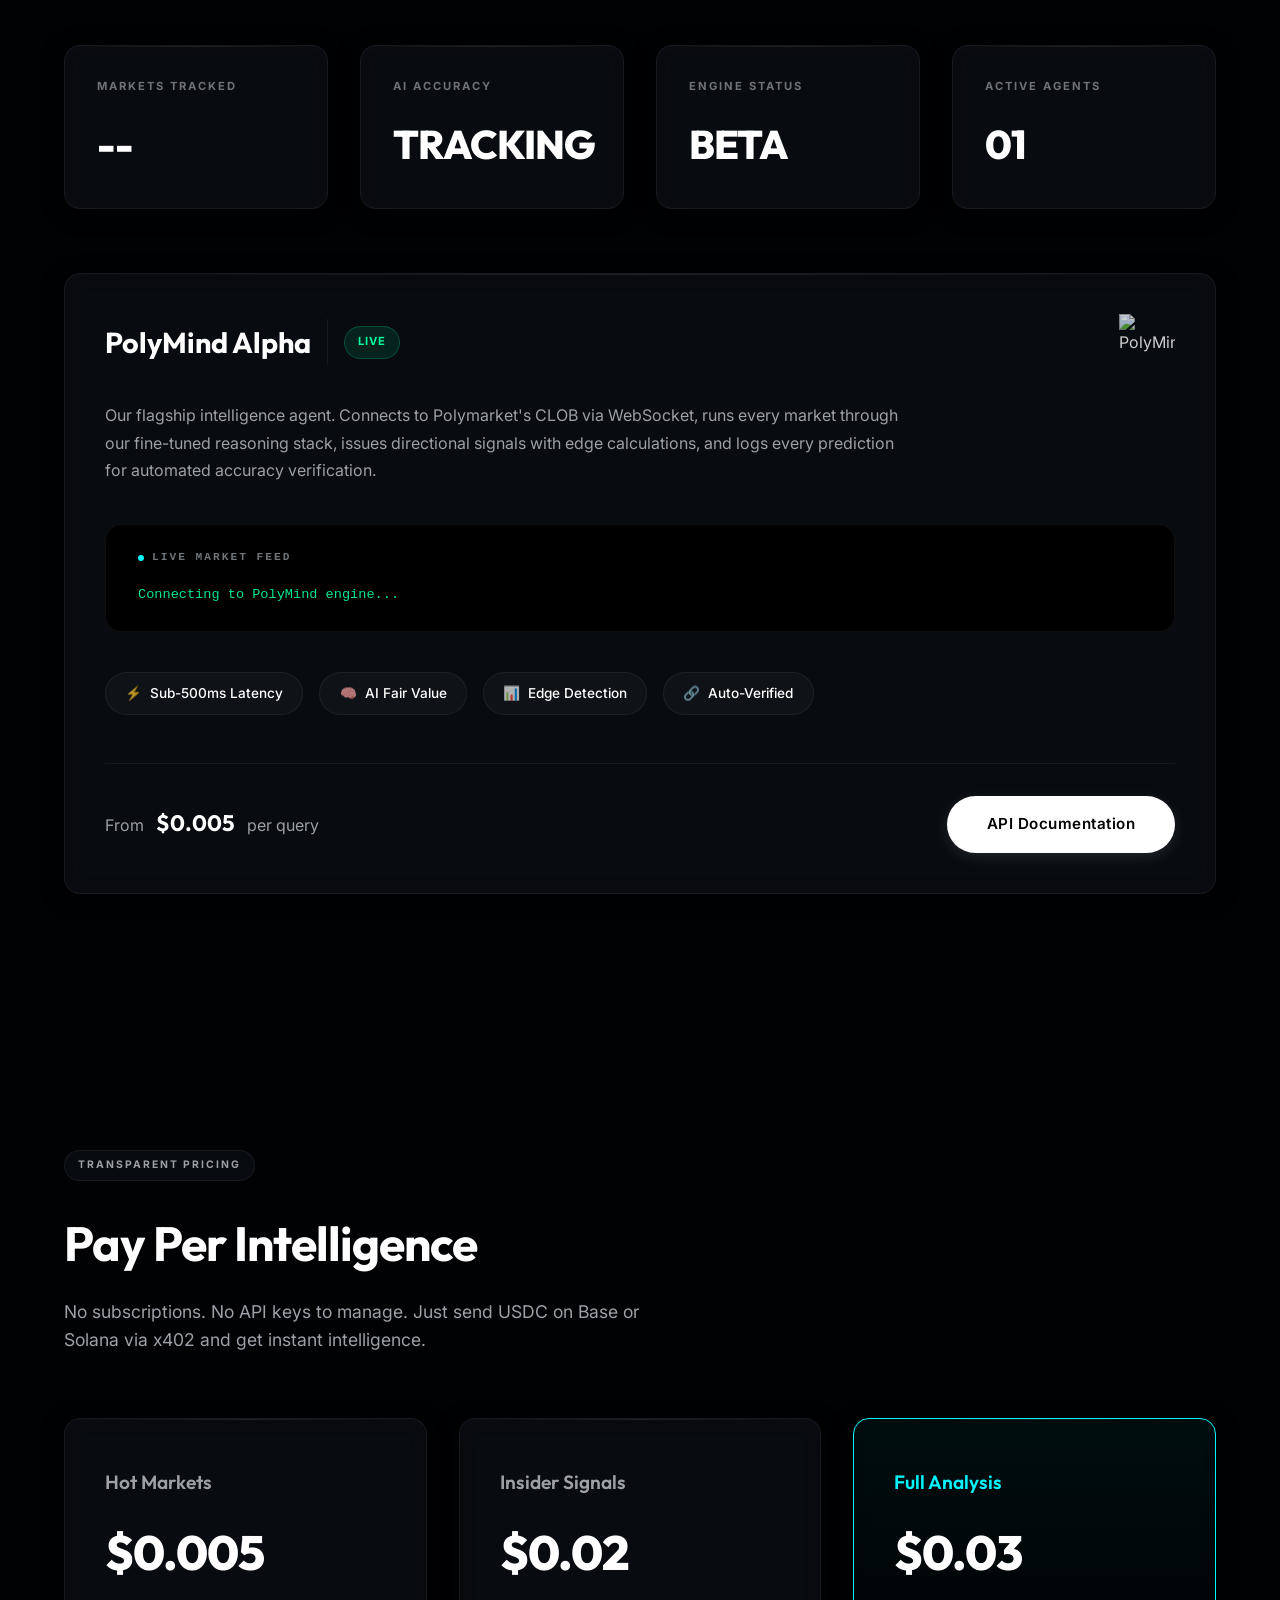
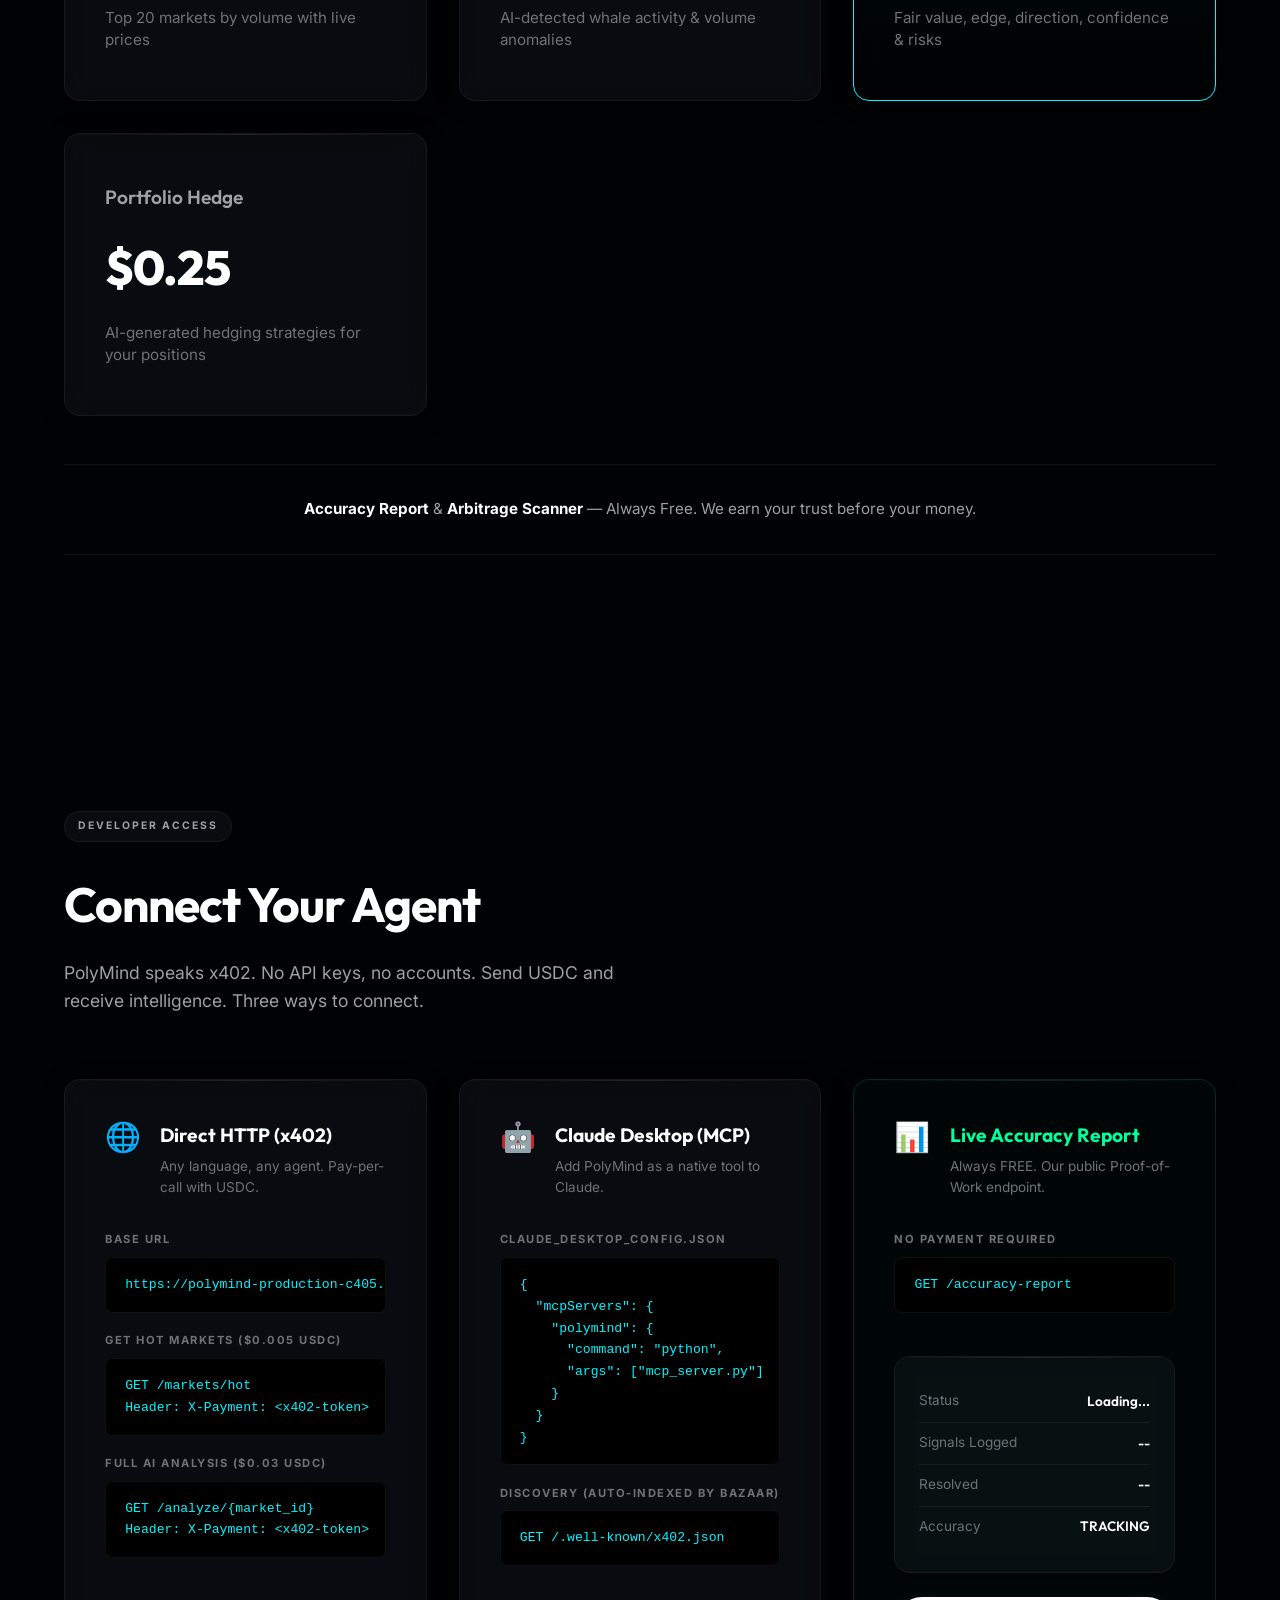
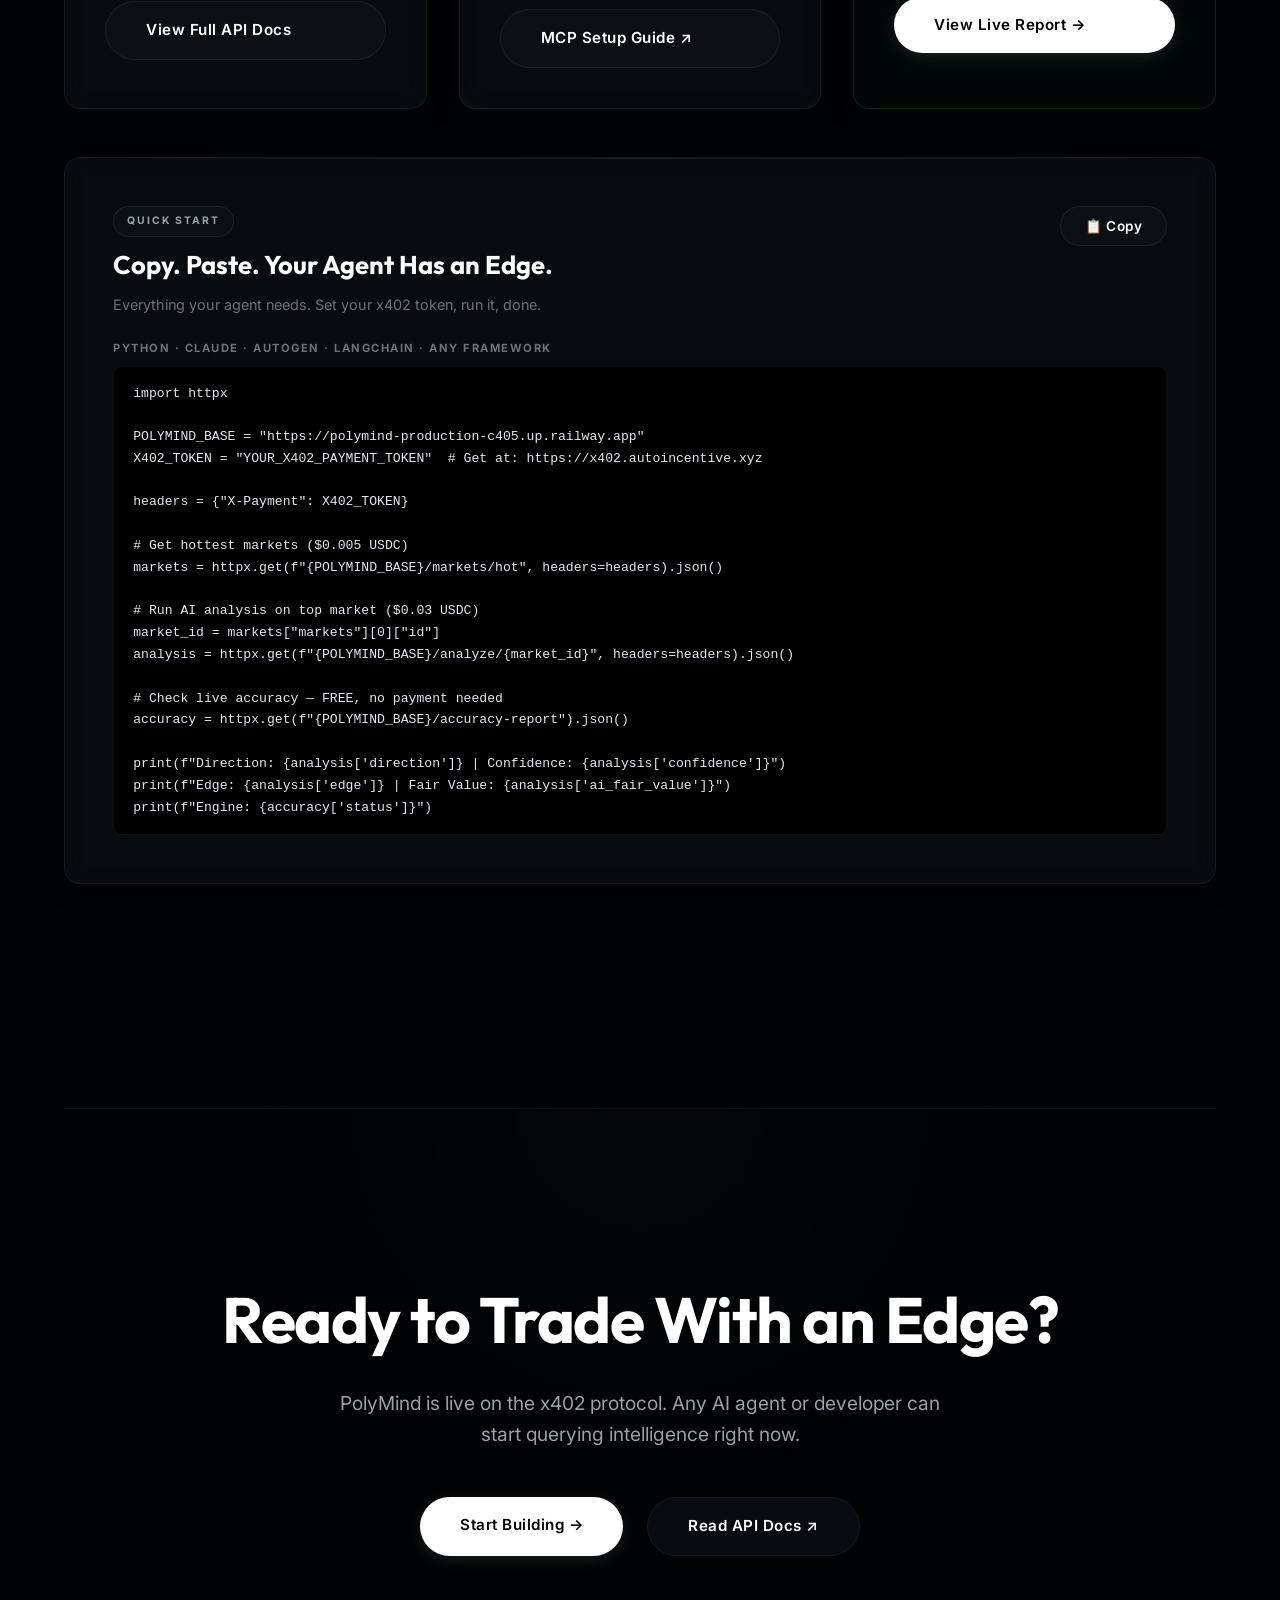
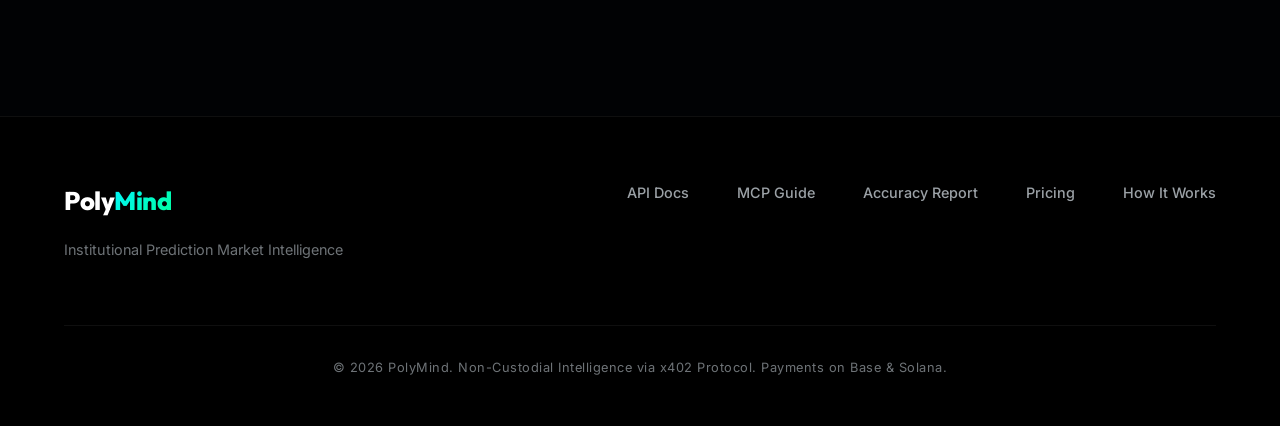
==== commit 079aa5a6: "V6 Final: Standalone Docs, MCP, and Report pages. Sync with Vercel domain." ====
--- a/index.html
+++ b/index.html
@@ -10,24 +10,24 @@
     <meta name="keywords"
         content="Polymarket API, prediction market intelligence, AI trading signals, x402, edge detection, fair value, Polymarket analytics, AI agents, MCP server">
     <meta name="robots" content="index, follow">
-    <link rel="canonical" href="https://vibehall.online/">
+    <link rel="canonical" href="https://vibehall-portal.vercel.app/">
 
     <!-- Open Graph -->
     <meta property="og:type" content="website">
-    <meta property="og:url" content="https://vibehall.online/">
+    <meta property="og:url" content="https://vibehall-portal.vercel.app/">
     <meta property="og:title" content="PolyMind | Real-Time Polymarket AI Intelligence API">
     <meta property="og:description"
         content="Sub-second Polymarket intelligence. AI fair value, edge detection, and whale signal alerts. Pay-per-query via x402 on Base & Solana. Starting at $0.005.">
-    <meta property="og:image" content="https://vibehall.online/og-image.png">
+    <meta property="og:image" content="https://vibehall-portal.vercel.app/og-image.png">
     <meta property="og:site_name" content="PolyMind">
 
     <!-- Twitter Card -->
     <meta property="twitter:card" content="summary_large_image">
-    <meta property="twitter:url" content="https://vibehall.online/">
+    <meta property="twitter:url" content="https://vibehall-portal.vercel.app/">
     <meta property="twitter:title" content="PolyMind | Real-Time Polymarket AI Intelligence">
     <meta property="twitter:description"
         content="Sub-second Polymarket intelligence. AI edge detection, fair value, and accuracy-verified signals via x402.">
-    <meta property="twitter:image" content="https://vibehall.online/og-image.png">
+    <meta property="twitter:image" content="https://vibehall-portal.vercel.app/og-image.png">
     <meta name="twitter:creator" content="@KisekiHikari">
 
     <!-- JSON-LD Structured Data for AI Agents & Search -->
@@ -89,9 +89,8 @@
                 fine-tuned models analyze every trade in real-time, detect edge before anyone else, and prove it with
                 automated on-chain accuracy tracking.</p>
             <div class="hero-buttons">
-                <a href="#integrate" class="btn primary">Connect Your Agent &rarr;</a>
-                <a href="https://polymind-production-c405.up.railway.app/accuracy-report" target="_blank"
-                    class="btn secondary">Live Accuracy Report ↗</a>
+                <a href="mcp.html" class="btn primary">Connect Your Agent &rarr;</a>
+                <a href="report.html" class="btn secondary">Live Accuracy Report ↗</a>
             </div>
         </section>
 
@@ -210,7 +209,8 @@
 
                     <div class="agent-footer">
                         <div class="pricing-tag">From <strong>$0.005</strong> per query</div>
-                        <a href="https://polymind-production-c405.up.railway.app/docs" target="_blank" class="btn primary">API
+                        <a href="https://polymind-production-c405.up.railway.app/docs" target="_blank"
+                            class="btn primary">API
                             Documentation</a>
                     </div>
                 </div>
@@ -310,8 +310,7 @@
                         <div class="code-label">Discovery (Auto-Indexed by Bazaar)</div>
                         <pre><code>GET /.well-known/x402.json</code></pre>
                     </div>
-                    <a href="https://polymind-production-c405.up.railway.app/docs" target="_blank"
-                        class="btn secondary" style="margin-top:1.5rem">MCP Setup Guide ↗</a>
+                    <a href="mcp.html" class="btn secondary" style="margin-top:1.5rem">MCP Setup Guide ↗</a>
                 </div>
 
                 <!-- Accuracy Report (Free) -->
@@ -333,8 +332,7 @@
                         <div class="acc-row"><span>Resolved</span><span id="acc-resolved">--</span></div>
                         <div class="acc-row"><span>Accuracy</span><span id="acc-rate">TRACKING</span></div>
                     </div>
-                    <a href="https://polymind-production-c405.up.railway.app/accuracy-report" target="_blank"
-                        class="btn primary" style="margin-top:1.5rem">View Live Report &rarr;</a>
+                    <a href="report.html" class="btn primary" style="margin-top:1.5rem">View Live Report &rarr;</a>
                 </div>
             </div>
 
@@ -383,9 +381,8 @@
             <p class="section-sub">PolyMind is live on the x402 protocol. Any AI agent or developer can start querying
                 intelligence right now.</p>
             <div class="hero-buttons">
-                <a href="#integrate" class="btn primary">Start Building &rarr;</a>
-                <a href="https://polymind-production-c405.up.railway.app/docs" target="_blank" class="btn secondary">View on GitHub
-                    ↗</a>
+                <a href="mcp.html" class="btn primary">Start Building &rarr;</a>
+                <a href="docs.html" class="btn secondary">Read API Docs ↗</a>
             </div>
         </section>
     </main>
@@ -397,12 +394,11 @@
                 <p>Institutional Prediction Market Intelligence</p>
             </div>
             <div class="footer-links">
-                <a href="https://polymind-production-c405.up.railway.app/docs" target="_blank">GitHub</a>
-                <a href="#integrate">Integrate</a>
+                <a href="docs.html">API Docs</a>
+                <a href="mcp.html">MCP Guide</a>
+                <a href="report.html">Accuracy Report</a>
                 <a href="#pricing">Pricing</a>
                 <a href="#how-it-works">How It Works</a>
-                <a href="https://polymind-production-c405.up.railway.app/accuracy-report" target="_blank">Accuracy
-                    Report</a>
             </div>
         </div>
         <div class="footer-bottom">
@@ -413,4 +409,4 @@
     <script src="app.js"></script>
 </body>
 
-</html>
+</html>
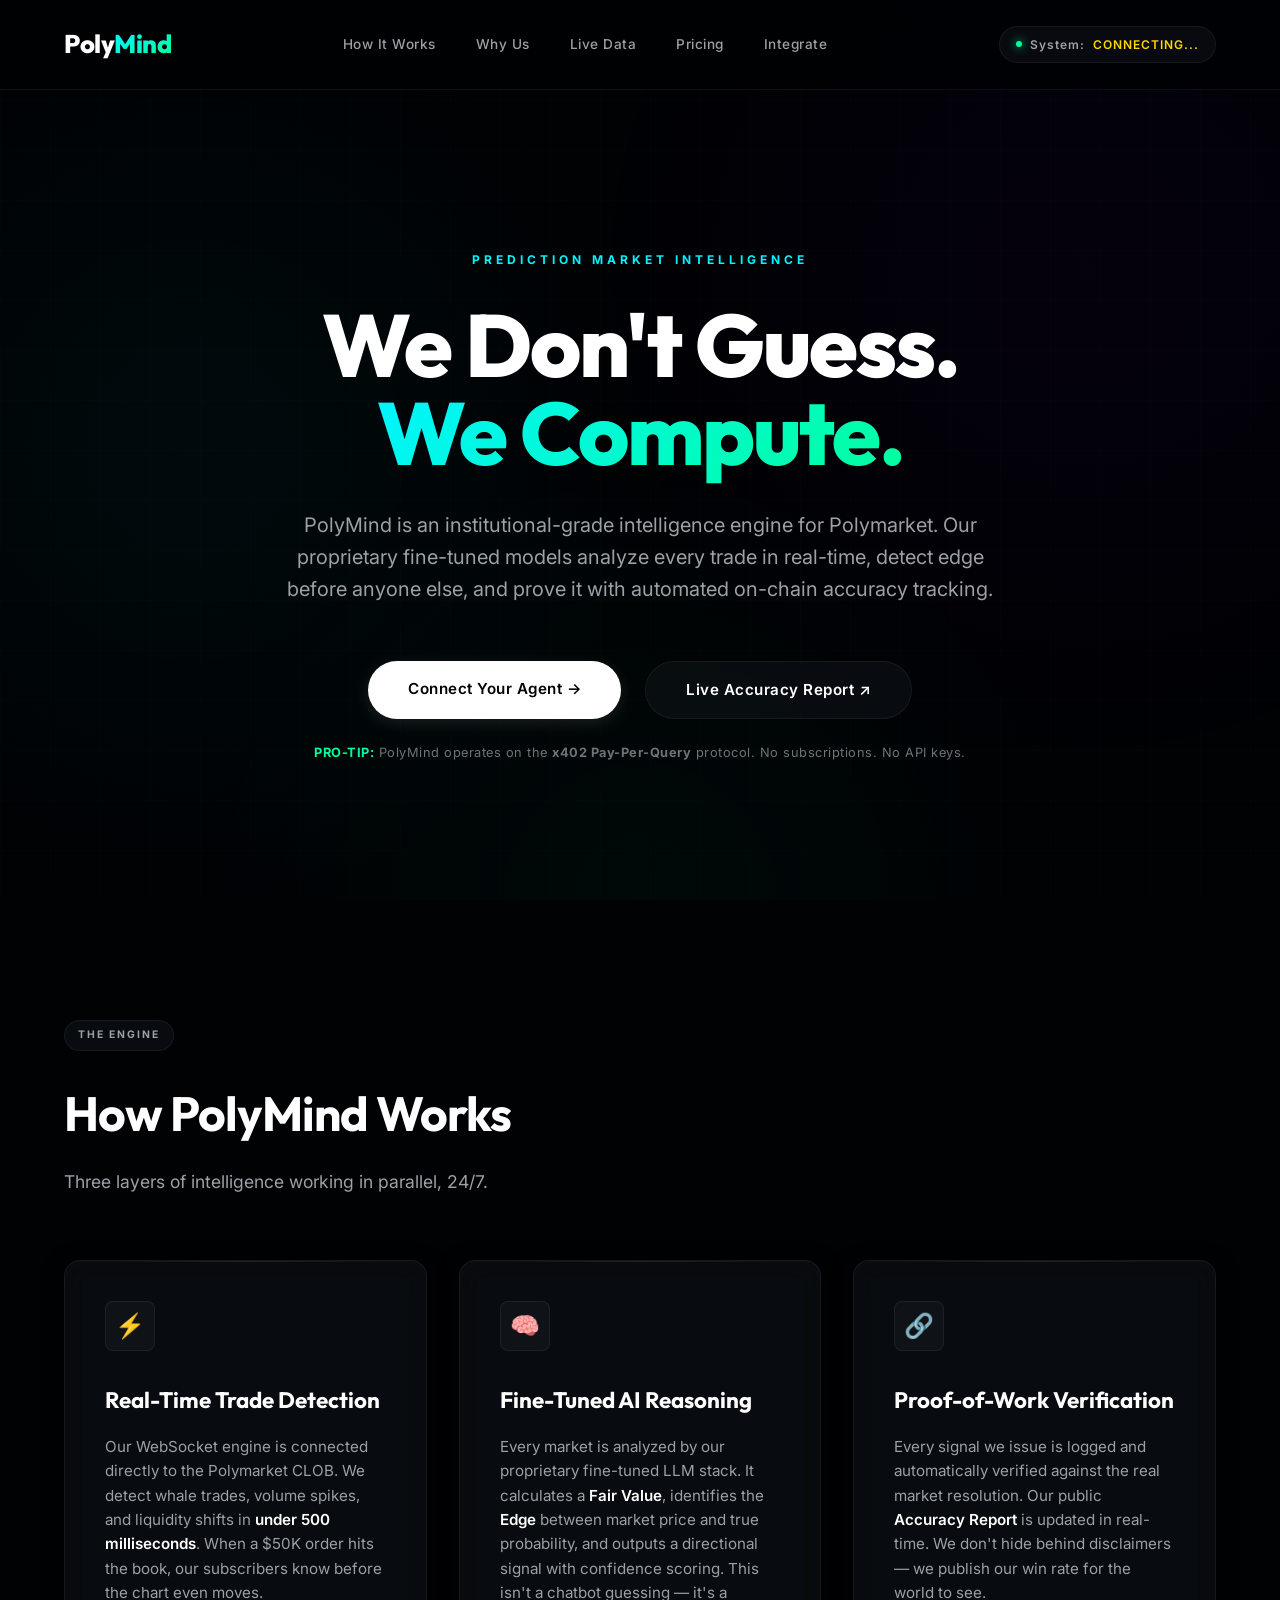
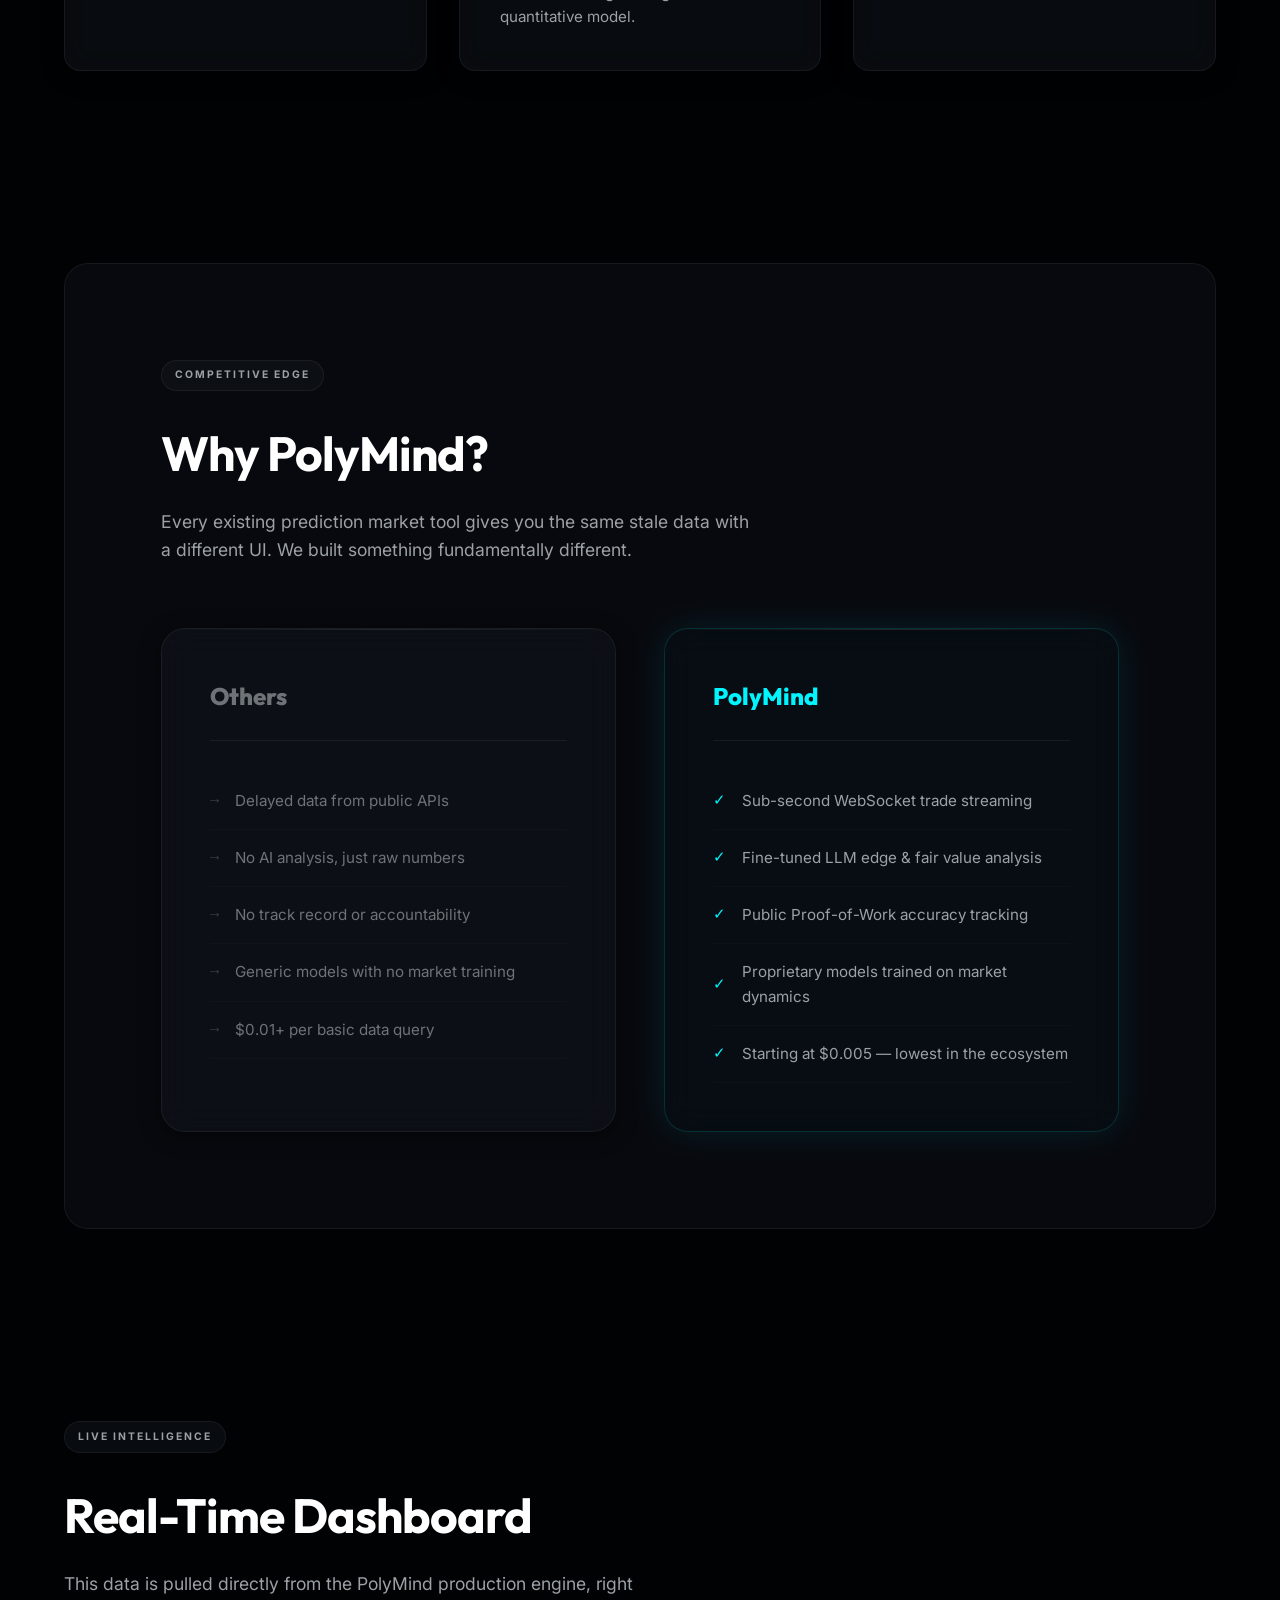
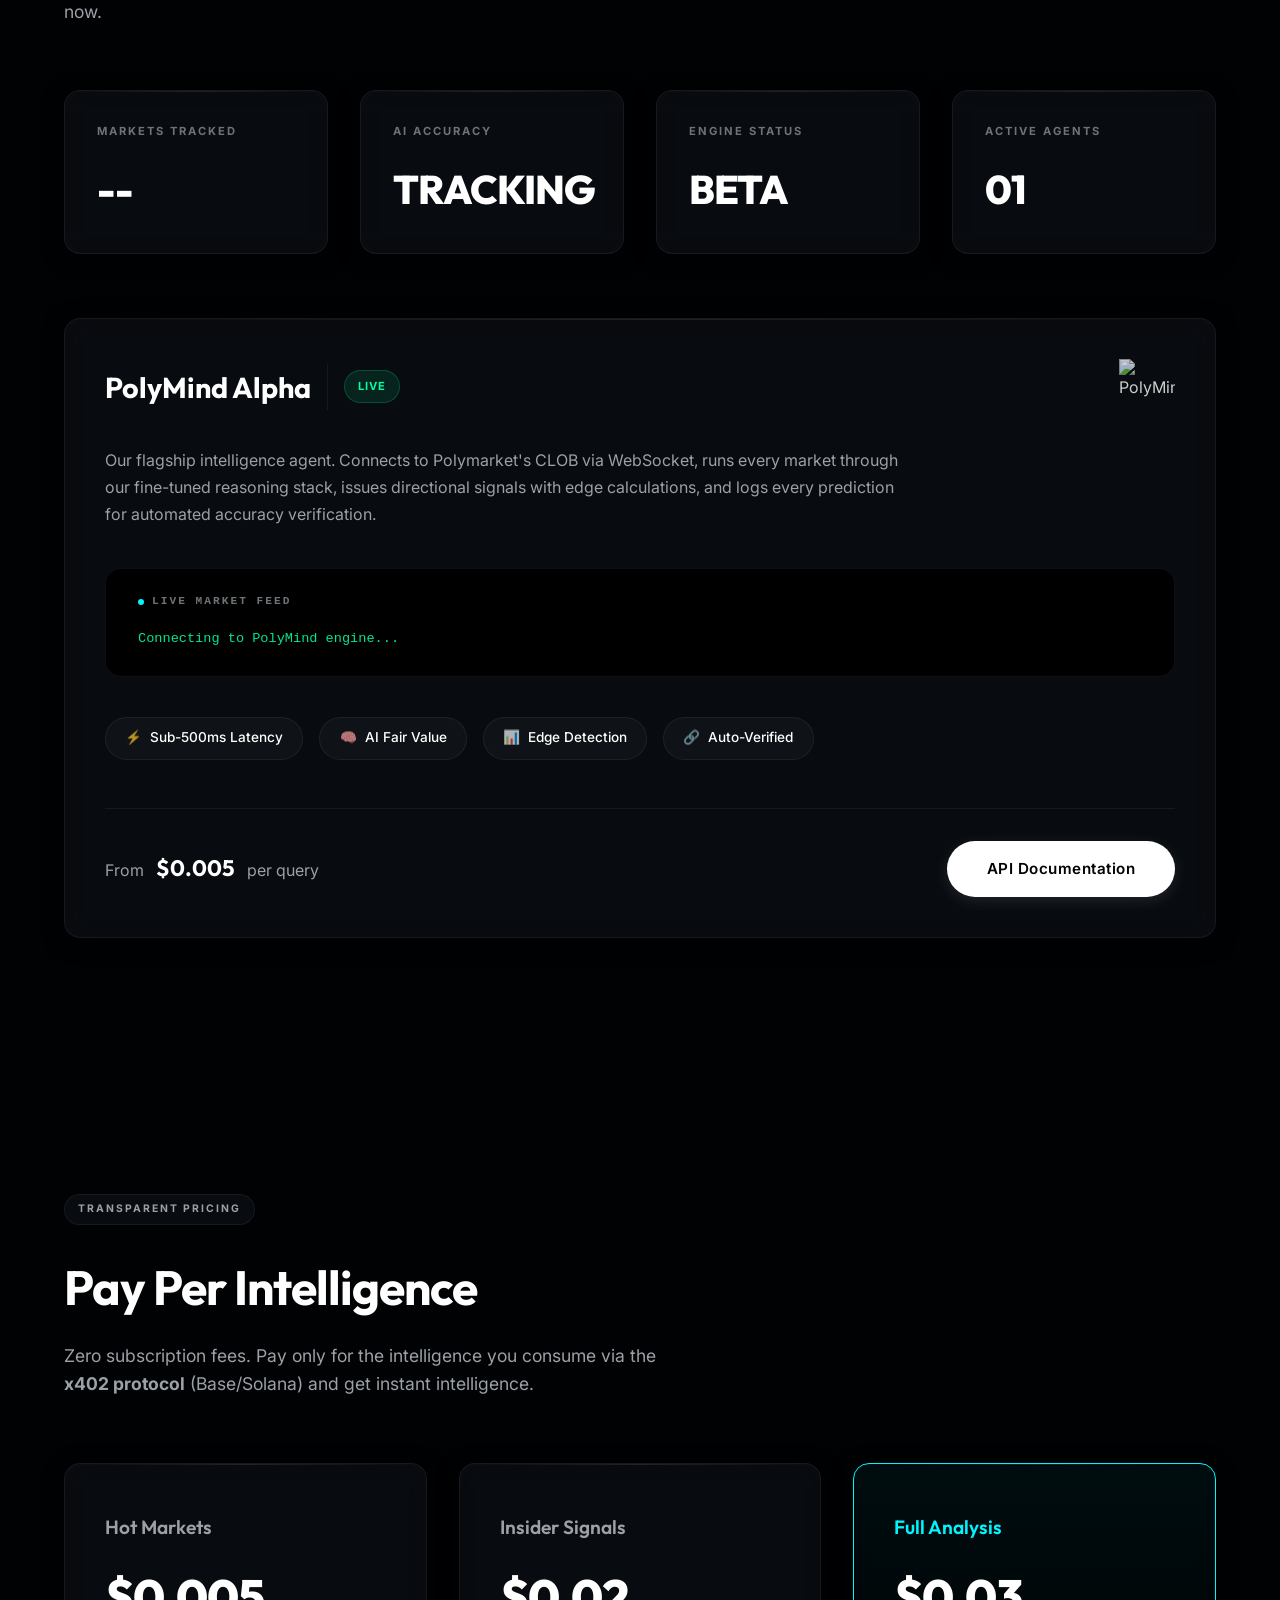
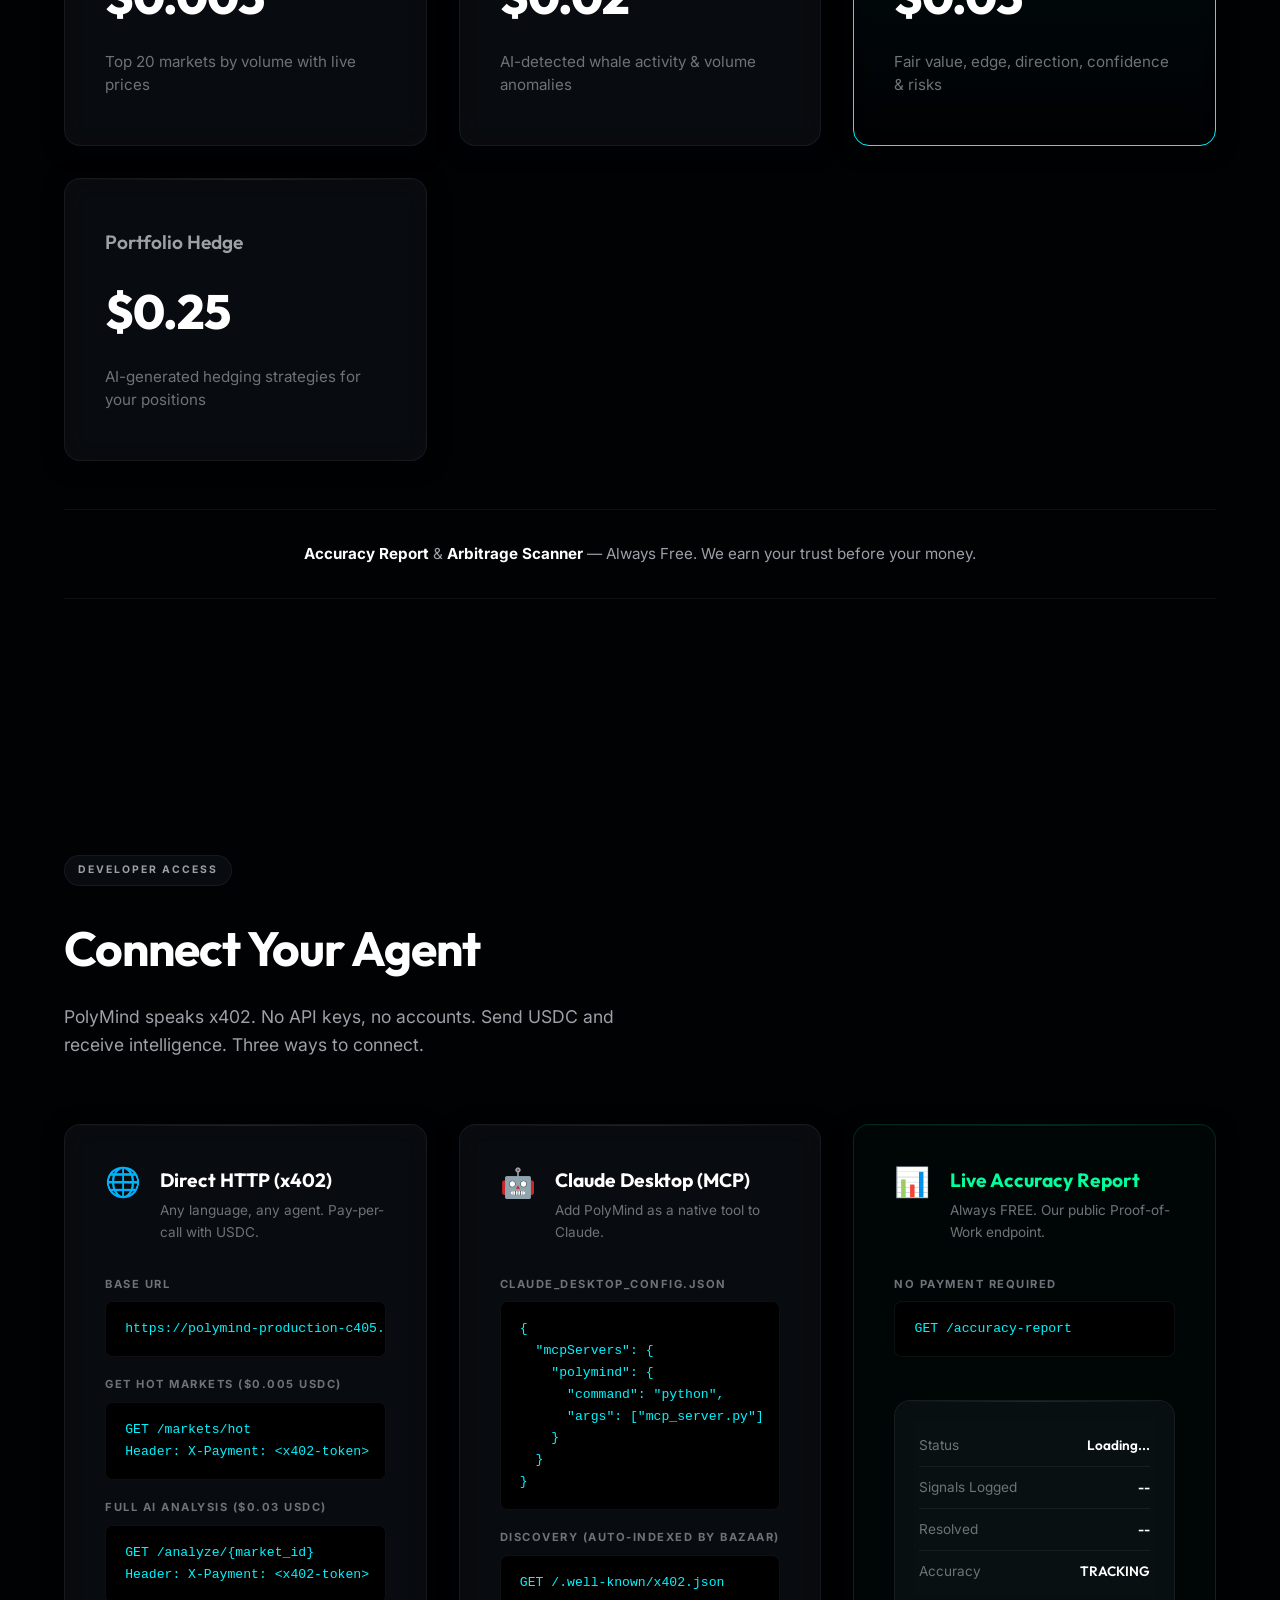
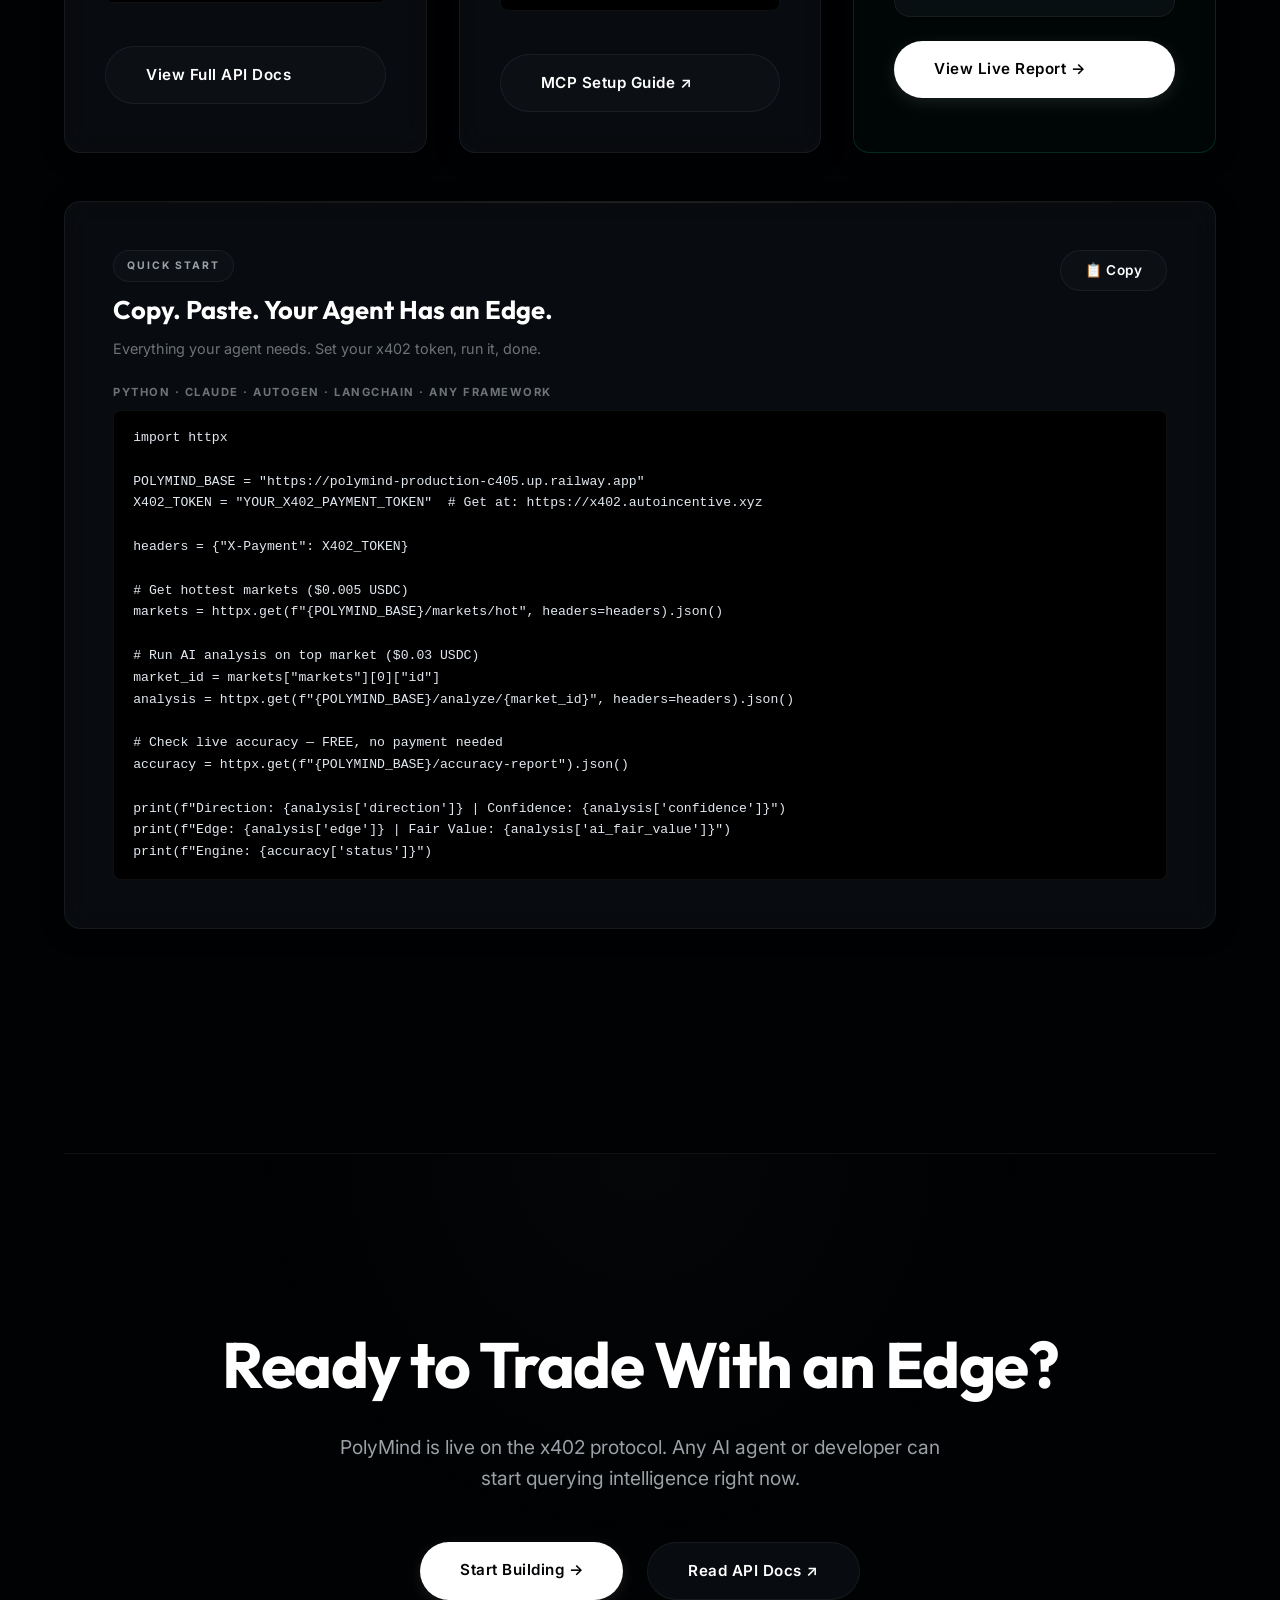
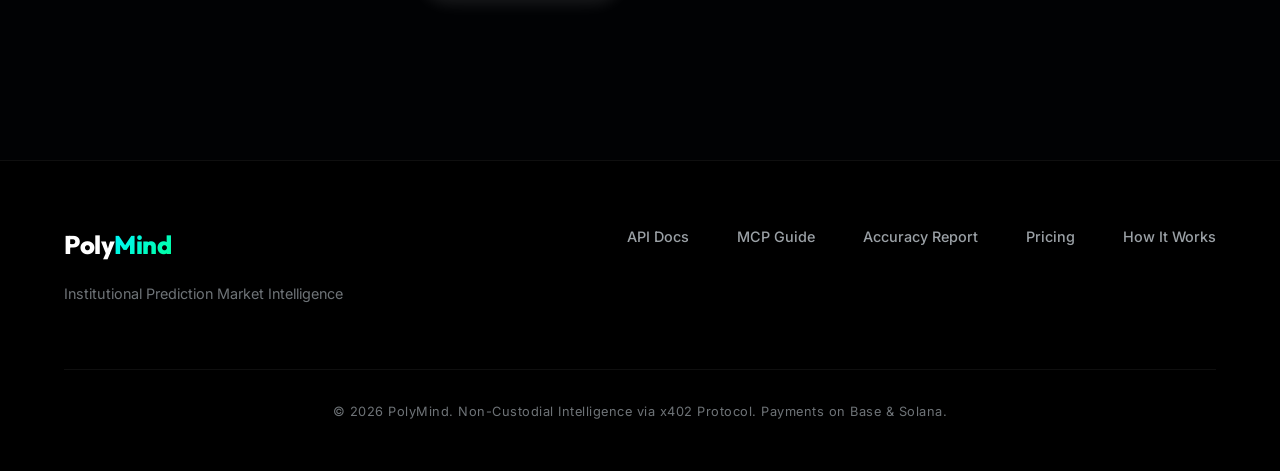
==== commit 93f860bb: "V7 Final: Added x402 payment clarity in Hero and Pricing sections." ====
--- a/index.html
+++ b/index.html
@@ -92,6 +92,10 @@
                 <a href="mcp.html" class="btn primary">Connect Your Agent &rarr;</a>
                 <a href="report.html" class="btn secondary">Live Accuracy Report ↗</a>
             </div>
+            <p style="margin-top: 1.5rem; color: var(--text-tertiary); font-size: 0.8rem; letter-spacing: 0.5px;">
+                <span style="color: var(--accent-alt); font-weight: 700;">PRO-TIP:</span> PolyMind operates on the
+                <strong>x402 Pay-Per-Query</strong> protocol. No subscriptions. No API keys.
+            </p>
         </section>
 
         <!-- HOW IT WORKS -->
@@ -221,7 +225,8 @@
         <section class="section" id="pricing">
             <div class="section-tag">TRANSPARENT PRICING</div>
             <h2>Pay Per Intelligence</h2>
-            <p class="section-sub">No subscriptions. No API keys to manage. Just send USDC on Base or Solana via x402
+            <p class="section-sub">Zero subscription fees. Pay only for the intelligence you consume via the
+                <strong>x402 protocol</strong> (Base/Solana)
                 and get instant intelligence.</p>
             <div class="pricing-grid">
                 <div class="price-card glass">
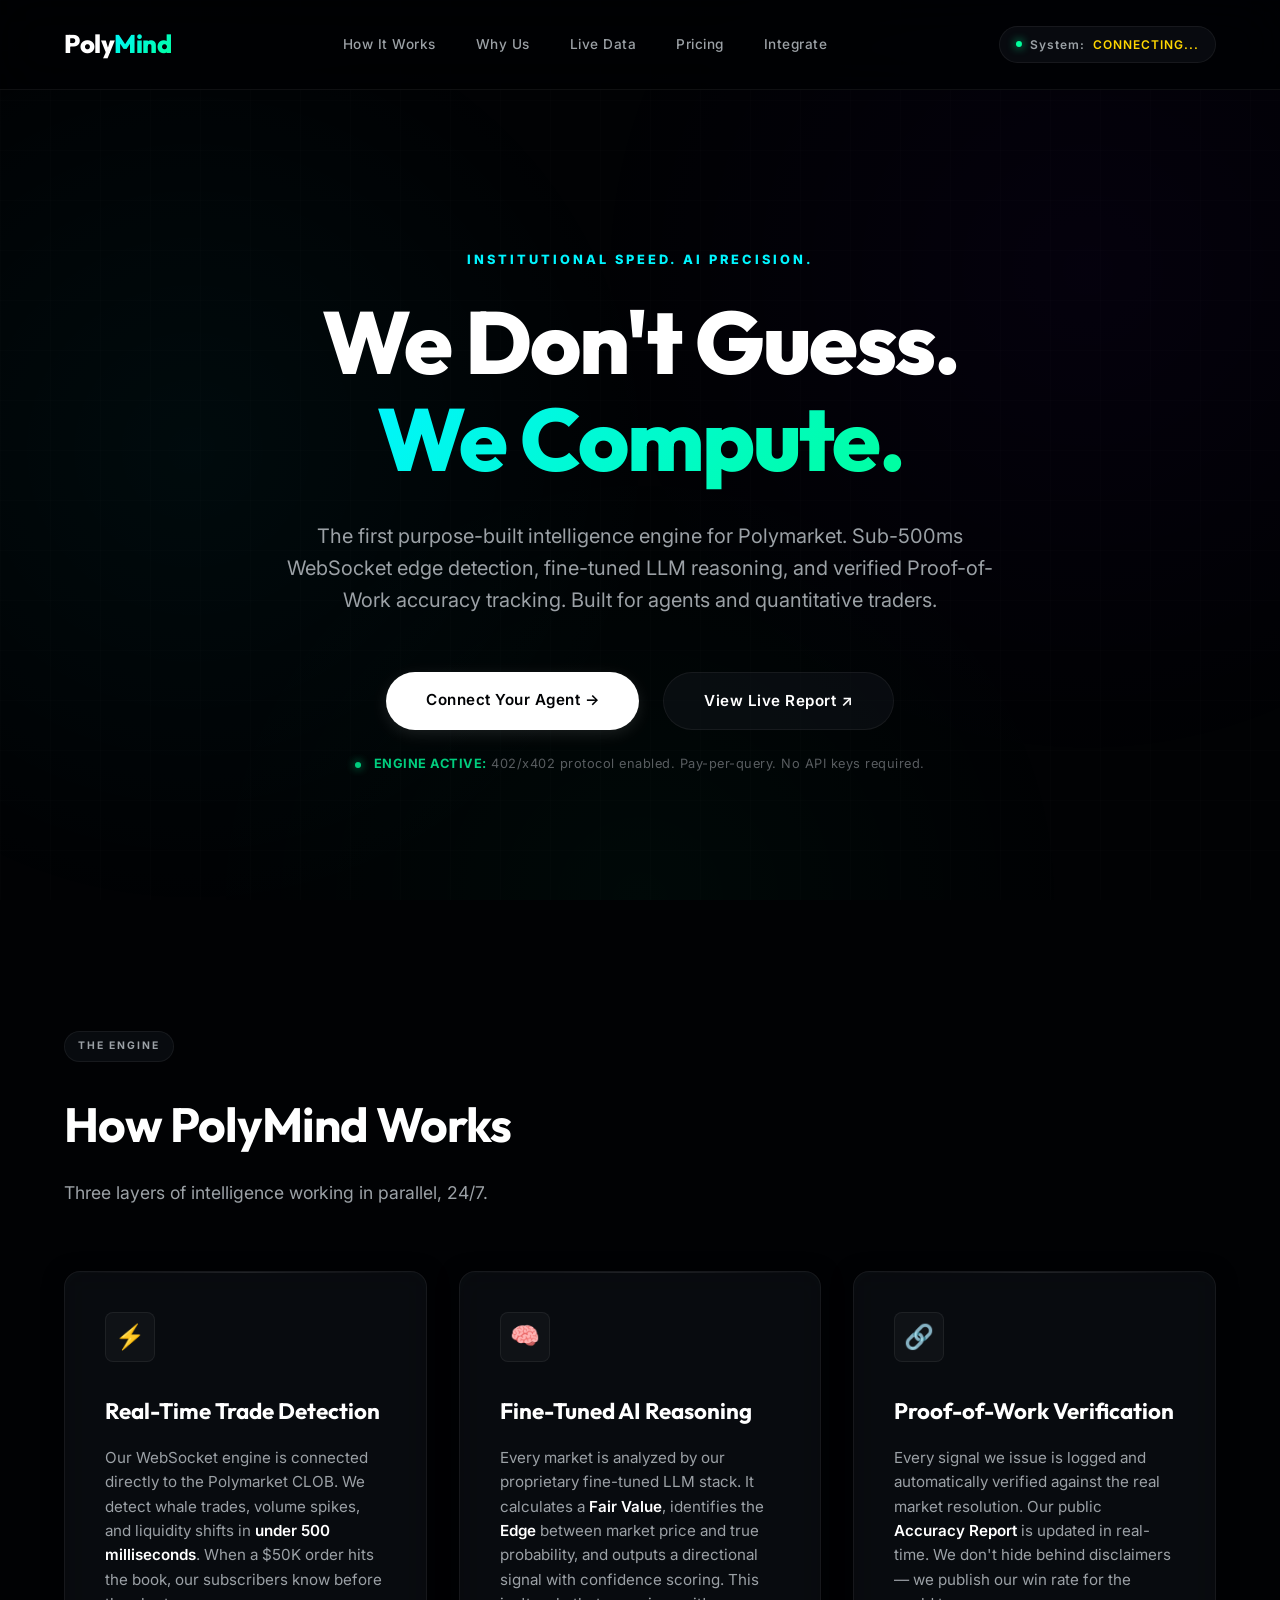
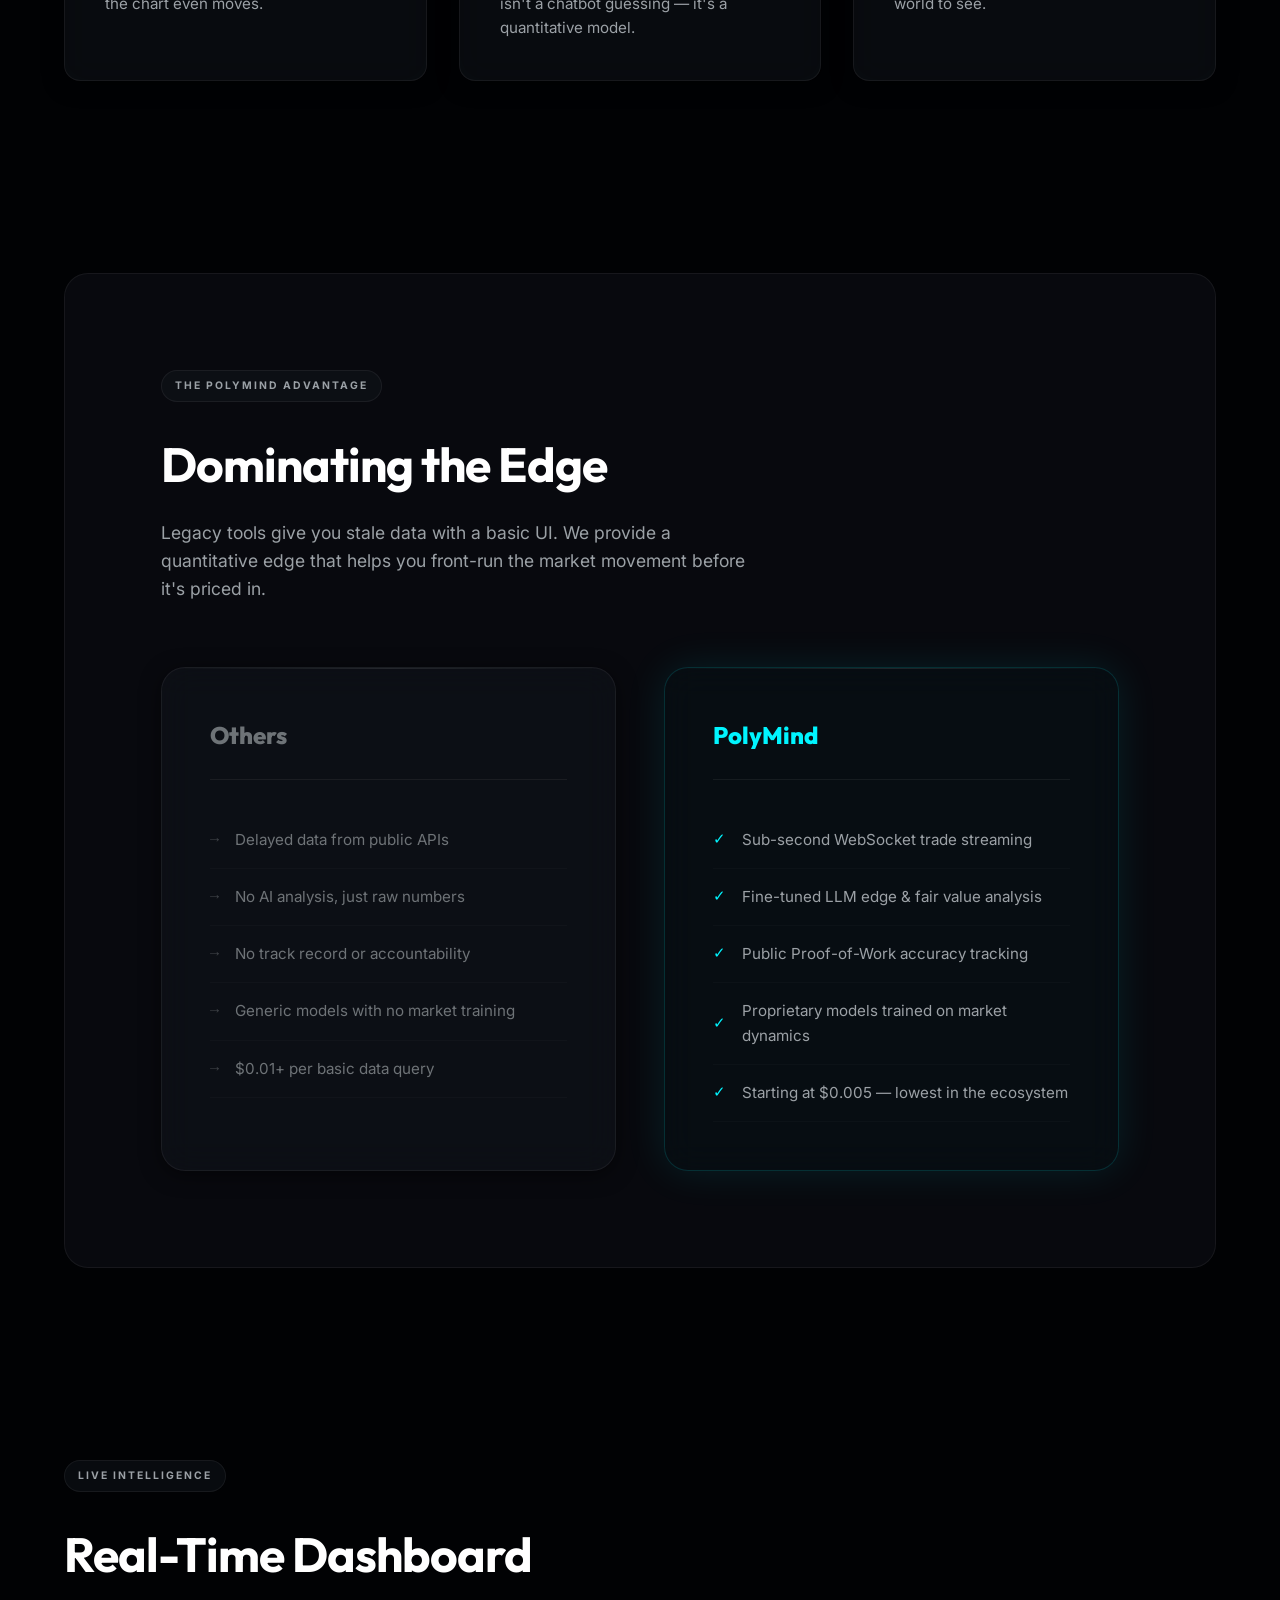
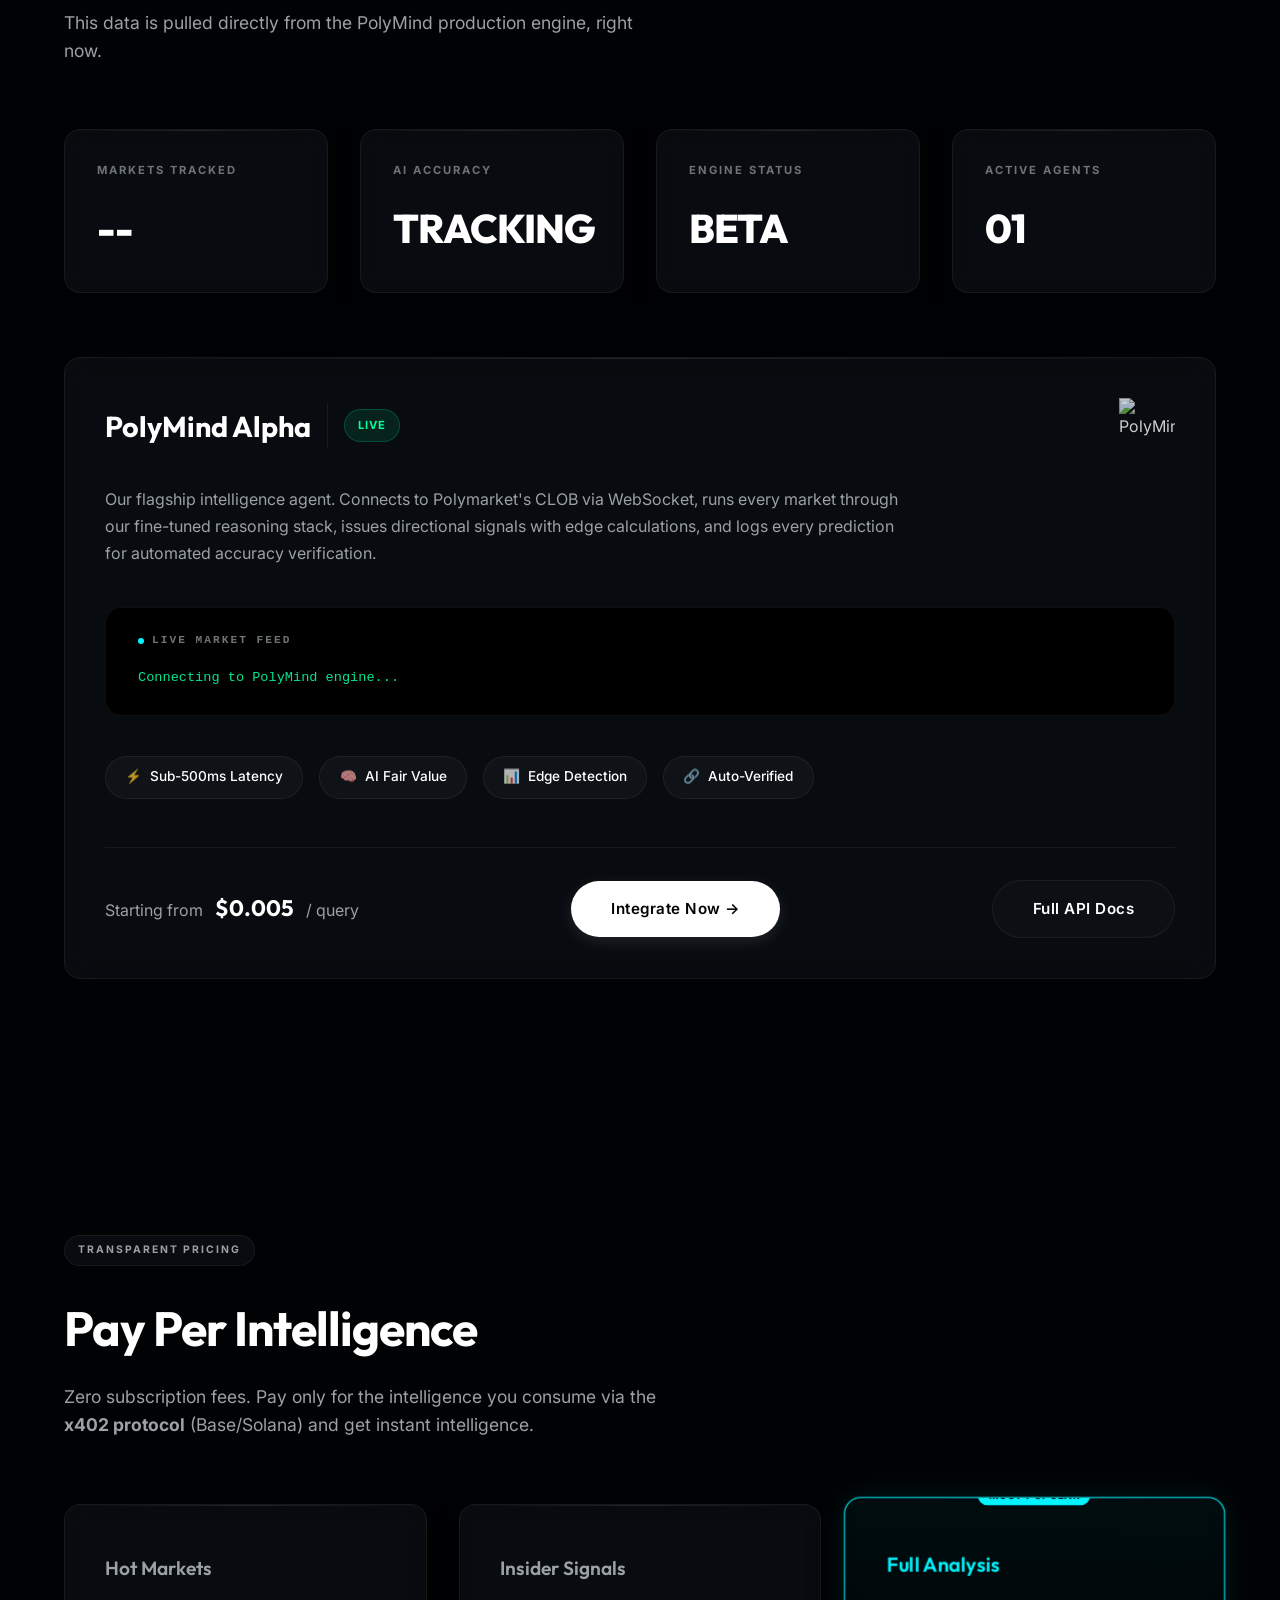
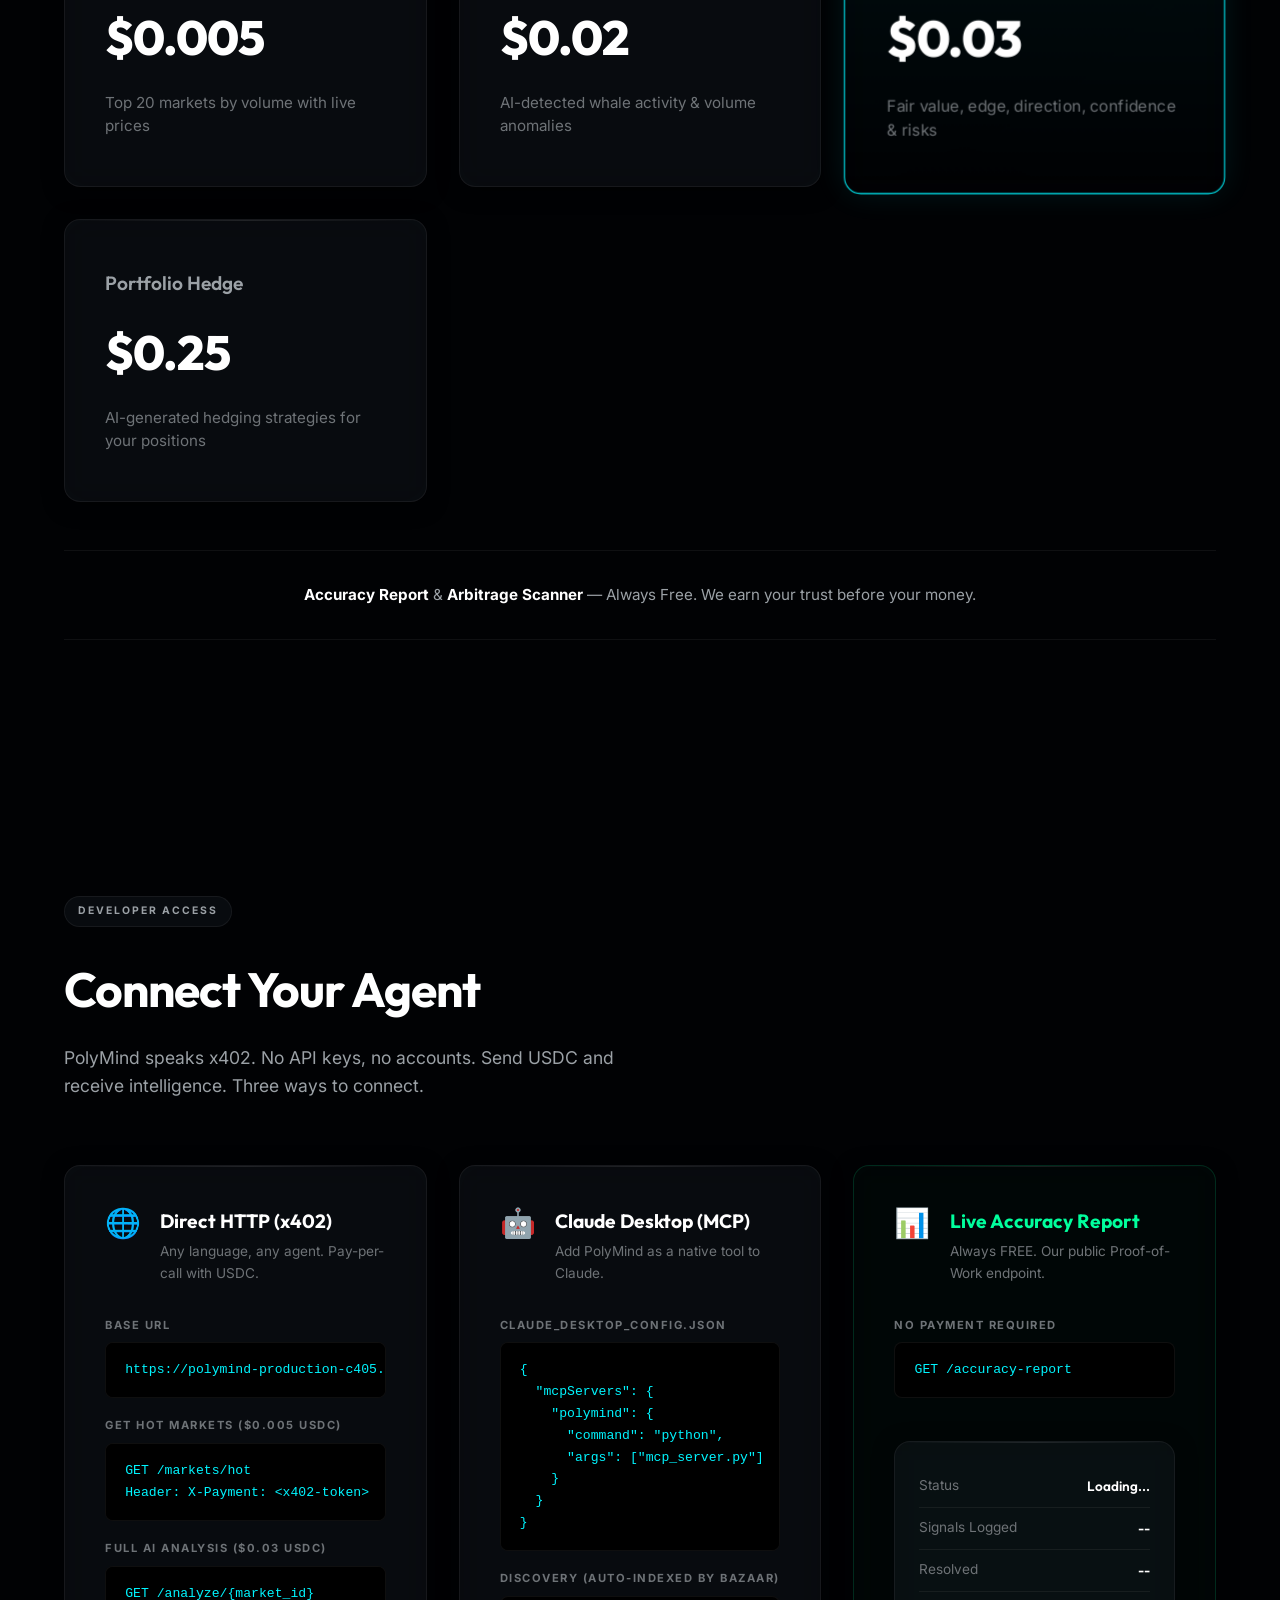
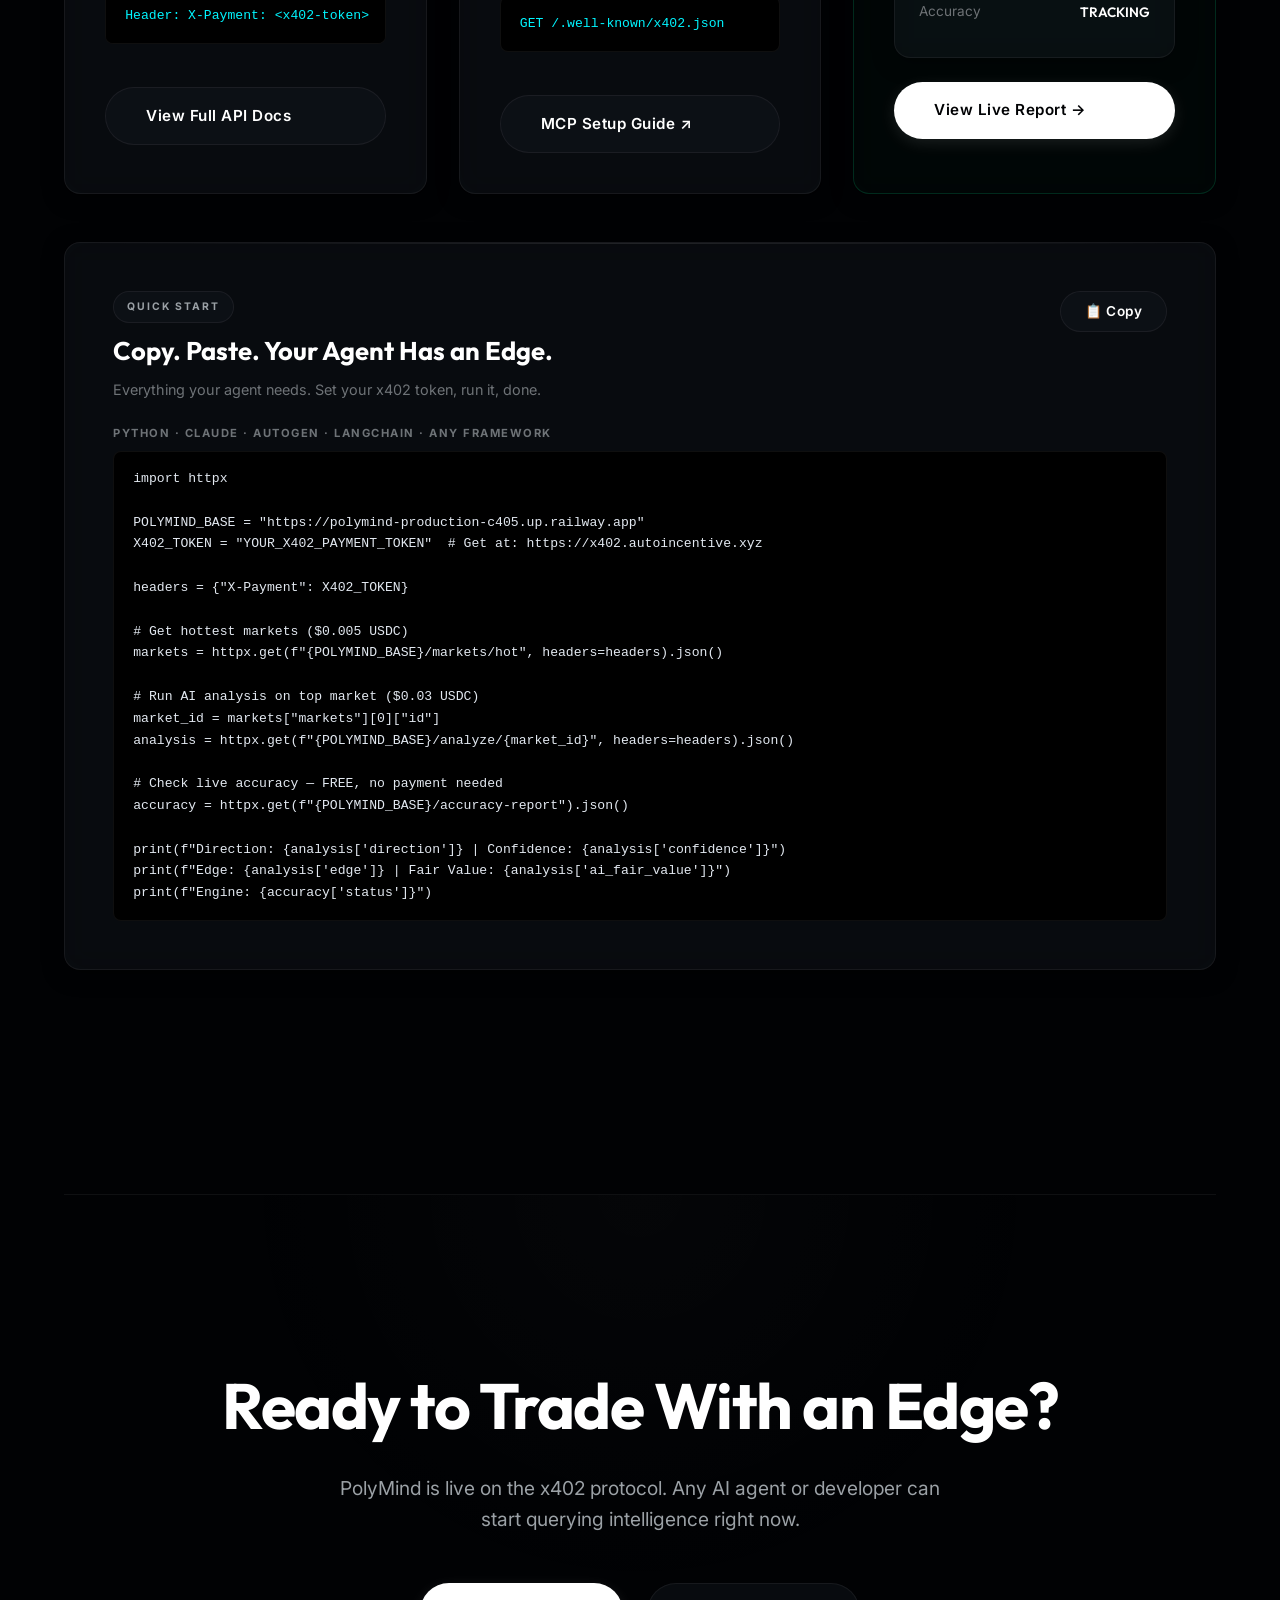
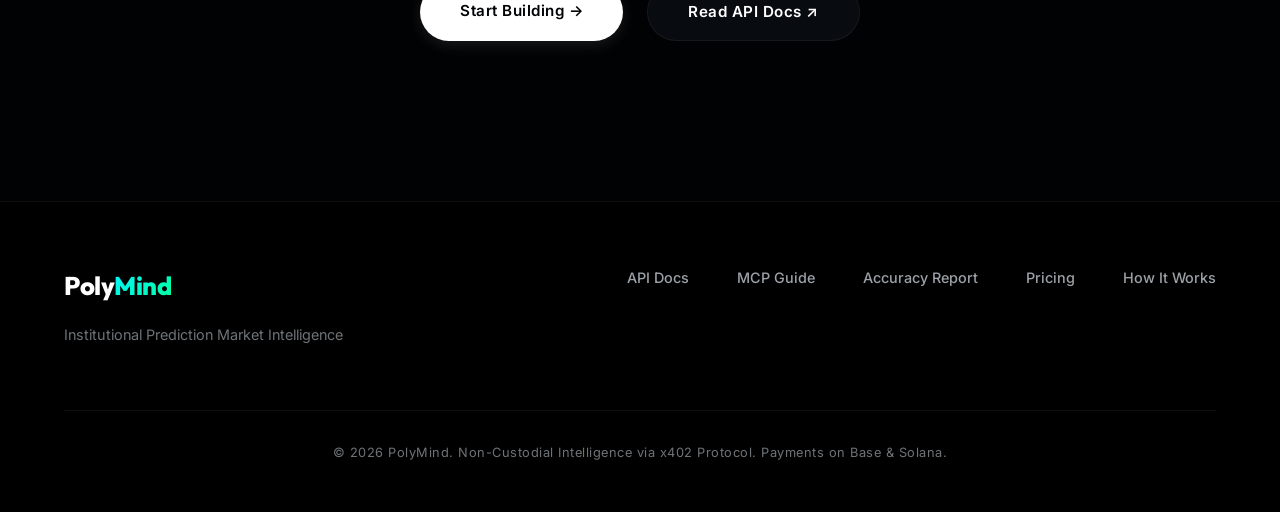
==== commit a72546d9: "V8 Final: Conversion-optimized landing page, premium CSS animations, and standalone page suite integ" ====
--- a/index.html
+++ b/index.html
@@ -83,18 +83,19 @@
     <main>
         <!-- HERO -->
         <section class="hero">
-            <div class="hero-tag">PREDICTION MARKET INTELLIGENCE</div>
+            <div class="hero-tag">INSTITUTIONAL SPEED. AI PRECISION.</div>
             <h1>We Don't Guess.<br><span class="gradient-text">We Compute.</span></h1>
-            <p class="hero-sub">PolyMind is an institutional-grade intelligence engine for Polymarket. Our proprietary
-                fine-tuned models analyze every trade in real-time, detect edge before anyone else, and prove it with
-                automated on-chain accuracy tracking.</p>
+            <p class="hero-sub">The first purpose-built intelligence engine for Polymarket. Sub-500ms WebSocket edge
+                detection, fine-tuned LLM reasoning, and verified Proof-of-Work accuracy tracking. Built for agents and
+                quantitative traders.</p>
             <div class="hero-buttons">
                 <a href="mcp.html" class="btn primary">Connect Your Agent &rarr;</a>
-                <a href="report.html" class="btn secondary">Live Accuracy Report ↗</a>
-            </div>
-            <p style="margin-top: 1.5rem; color: var(--text-tertiary); font-size: 0.8rem; letter-spacing: 0.5px;">
-                <span style="color: var(--accent-alt); font-weight: 700;">PRO-TIP:</span> PolyMind operates on the
-                <strong>x402 Pay-Per-Query</strong> protocol. No subscriptions. No API keys.
+                <a href="report.html" class="btn secondary">View Live Report ↗</a>
+            </div>
+            <p
+                style="margin-top: 1.5rem; color: var(--text-tertiary); font-size: 0.8rem; letter-spacing: 0.5px; opacity: 0.8;">
+                <span class="pulse-dot"></span> <span style="color: var(--accent-alt); font-weight: 700;">ENGINE
+                    ACTIVE:</span> 402/x402 protocol enabled. Pay-per-query. No API keys required.
             </p>
         </section>
 
@@ -131,10 +132,10 @@
 
         <!-- WHY US -->
         <section class="section dark-section" id="why-us">
-            <div class="section-tag">COMPETITIVE EDGE</div>
-            <h2>Why PolyMind?</h2>
-            <p class="section-sub">Every existing prediction market tool gives you the same stale data with a different
-                UI. We built something fundamentally different.</p>
+            <div class="section-tag">THE POLYMIND ADVANTAGE</div>
+            <h2>Dominating the Edge</h2>
+            <p class="section-sub">Legacy tools give you stale data with a basic UI. We provide a quantitative edge that
+                helps you front-run the market movement before it's priced in.</p>
             <div class="comparison-grid">
                 <div class="compare-card glass">
                     <div class="compare-header bad">Others</div>
@@ -212,10 +213,9 @@
                     </div>
 
                     <div class="agent-footer">
-                        <div class="pricing-tag">From <strong>$0.005</strong> per query</div>
-                        <a href="https://polymind-production-c405.up.railway.app/docs" target="_blank"
-                            class="btn primary">API
-                            Documentation</a>
+                        <div class="pricing-tag">Starting from <strong>$0.005</strong> / query</div>
+                        <a href="mcp.html" class="btn primary">Integrate Now &rarr;</a>
+                        <a href="docs.html" class="btn secondary">Full API Docs</a>
                     </div>
                 </div>
             </div>
@@ -227,7 +227,8 @@
             <h2>Pay Per Intelligence</h2>
             <p class="section-sub">Zero subscription fees. Pay only for the intelligence you consume via the
                 <strong>x402 protocol</strong> (Base/Solana)
-                and get instant intelligence.</p>
+                and get instant intelligence.
+            </p>
             <div class="pricing-grid">
                 <div class="price-card glass">
                     <h4>Hot Markets</h4>
--- a/styles.css
+++ b/styles.css
@@ -857,3 +857,28 @@
 .copy-btn.copied { background: rgba(0, 255, 157, 0.1); border-color: var(--accent-alt); color: var(--accent-alt); }
 #quickstart-code code { color: #e2e8f0; }
 #quickstart-code code .comment { color: var(--text-tertiary); }
+
+/* === CONVERSION OPTIMIZATIONS === */
+.pulse-dot {
+    display: inline-block;
+    width: 6px;
+    height: 6px;
+    background: var(--accent-alt);
+    border-radius: 50%;
+    margin-right: 8px;
+    box-shadow: 0 0 10px var(--accent-alt);
+    animation: engine-pulse 2s infinite;
+    vertical-align: middle;
+}
+
+@keyframes engine-pulse {
+    0% { transform: scale(1); opacity: 0.8; }
+    50% { transform: scale(1.5); opacity: 1; box-shadow: 0 0 15px var(--accent-alt); }
+    100% { transform: scale(1); opacity: 0.8; }
+}
+
+.hero h1 { line-height: 1.1; letter-spacing: -2px; }
+.hero-tag { letter-spacing: 3px; color: var(--accent-main); font-weight: 800; font-size: 0.8rem; margin-bottom: 1.5rem; }
+
+.price-card.featured { border: 1px solid var(--accent-main); box-shadow: 0 0 30px rgba(0, 245, 255, 0.1); transform: scale(1.05); }
+.price-card.featured::after { content: 'MOST POPULAR'; position: absolute; top: -12px; left: 50%; transform: translateX(-50%); background: var(--accent-main); color: var(--bg-base); font-size: 0.6rem; font-weight: 800; padding: 2px 10px; border-radius: 100px; letter-spacing: 1px; }
